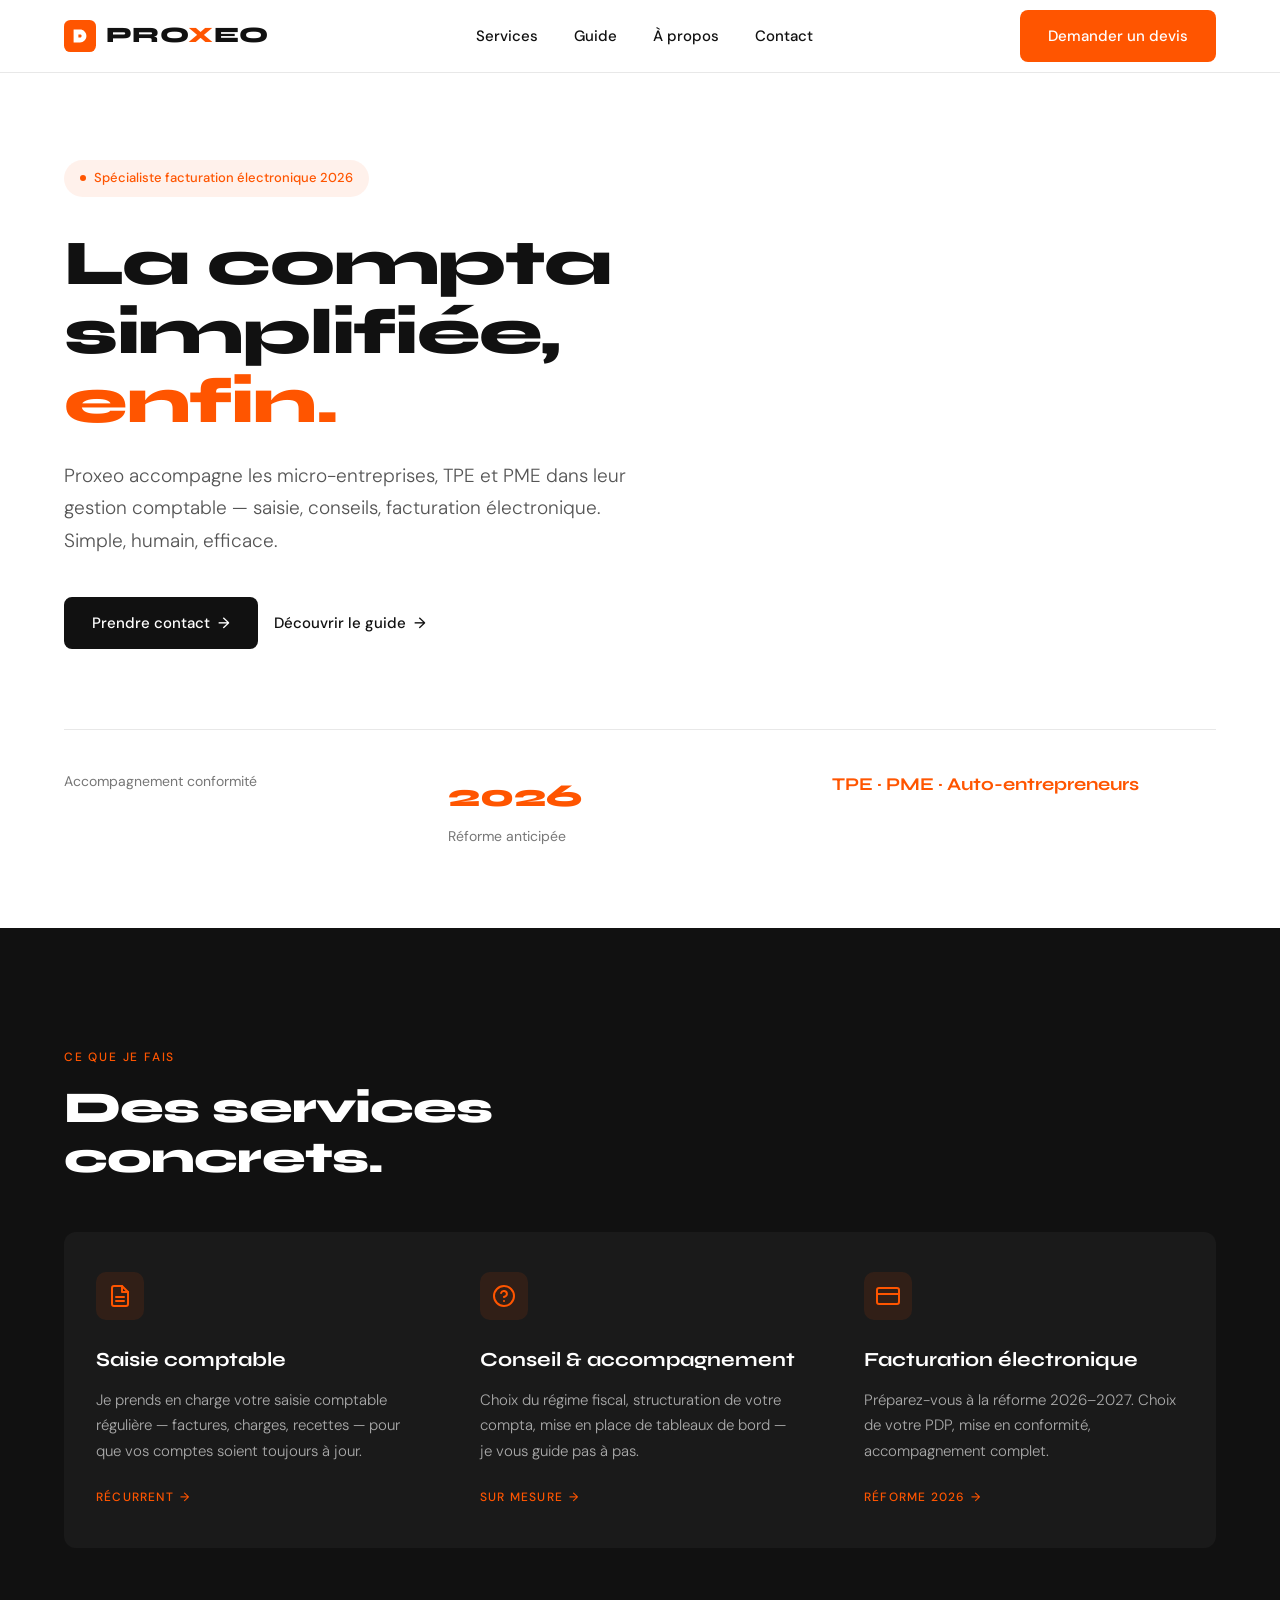
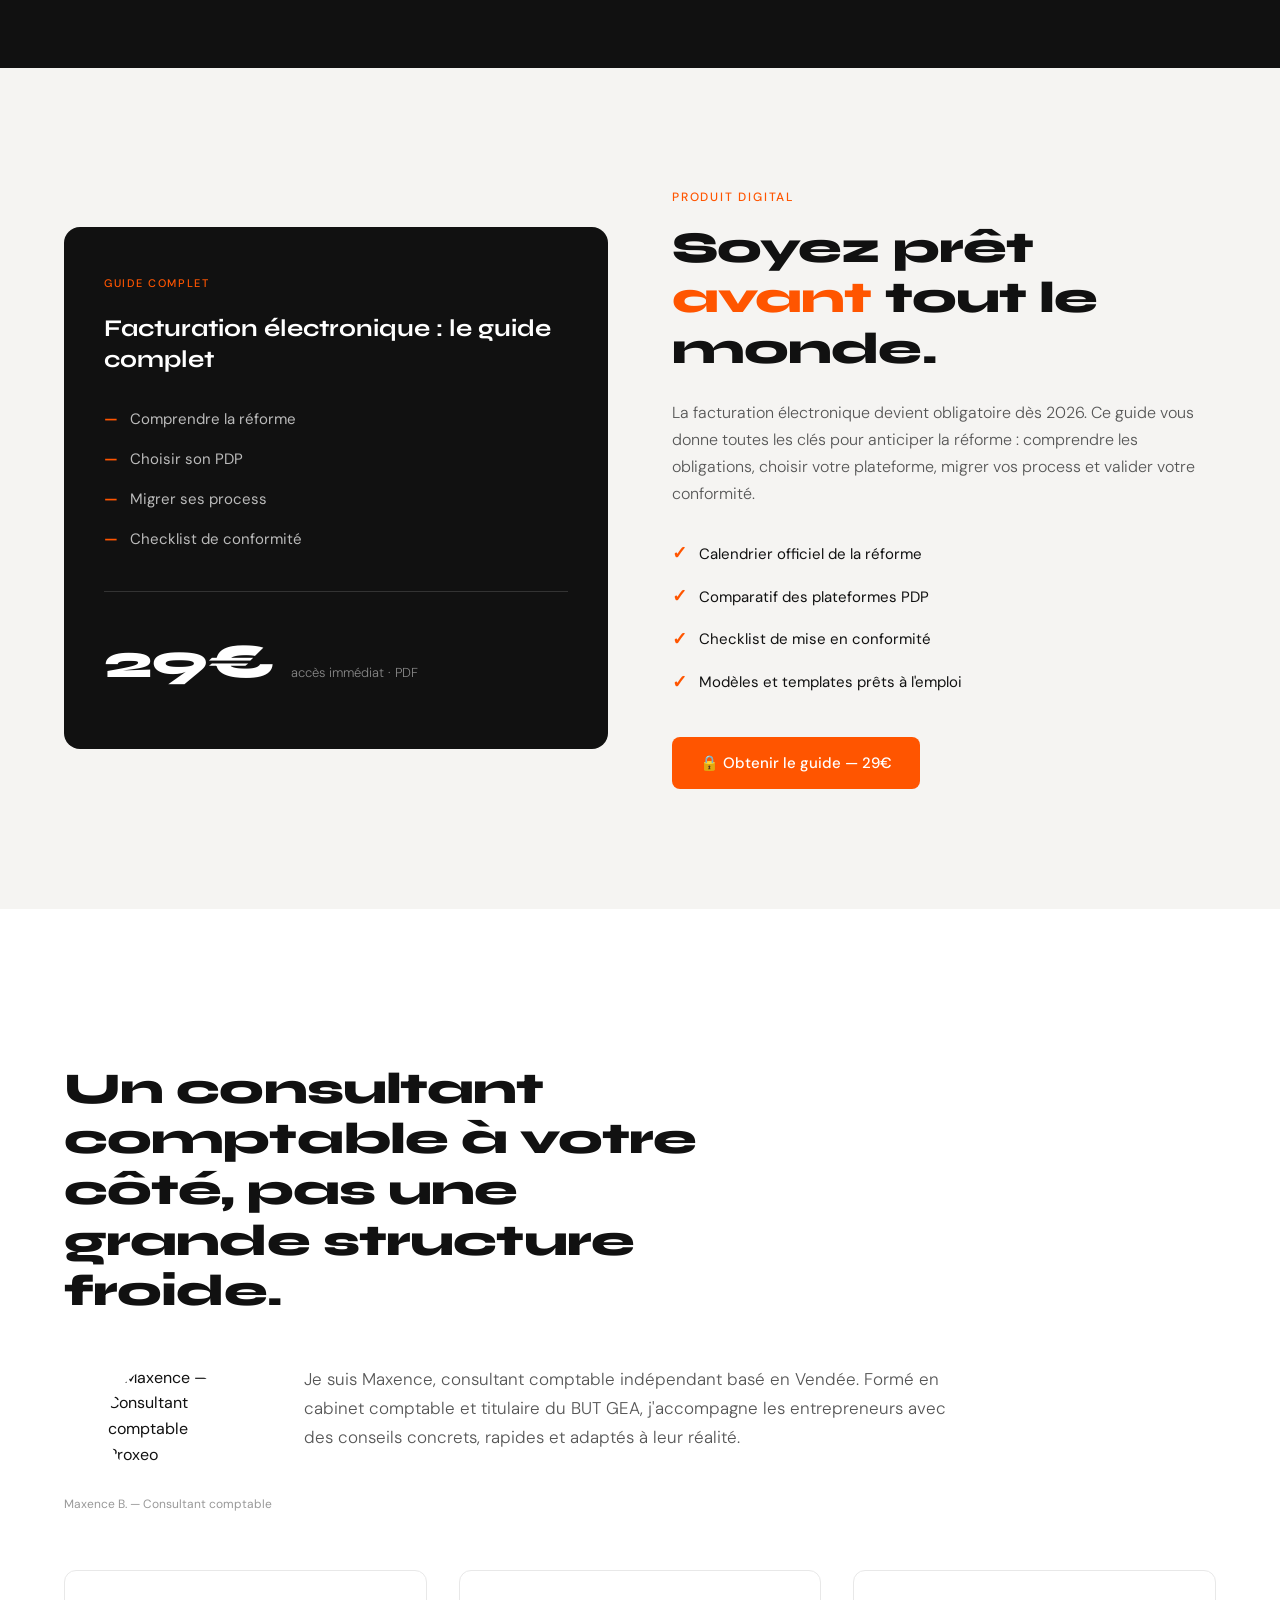
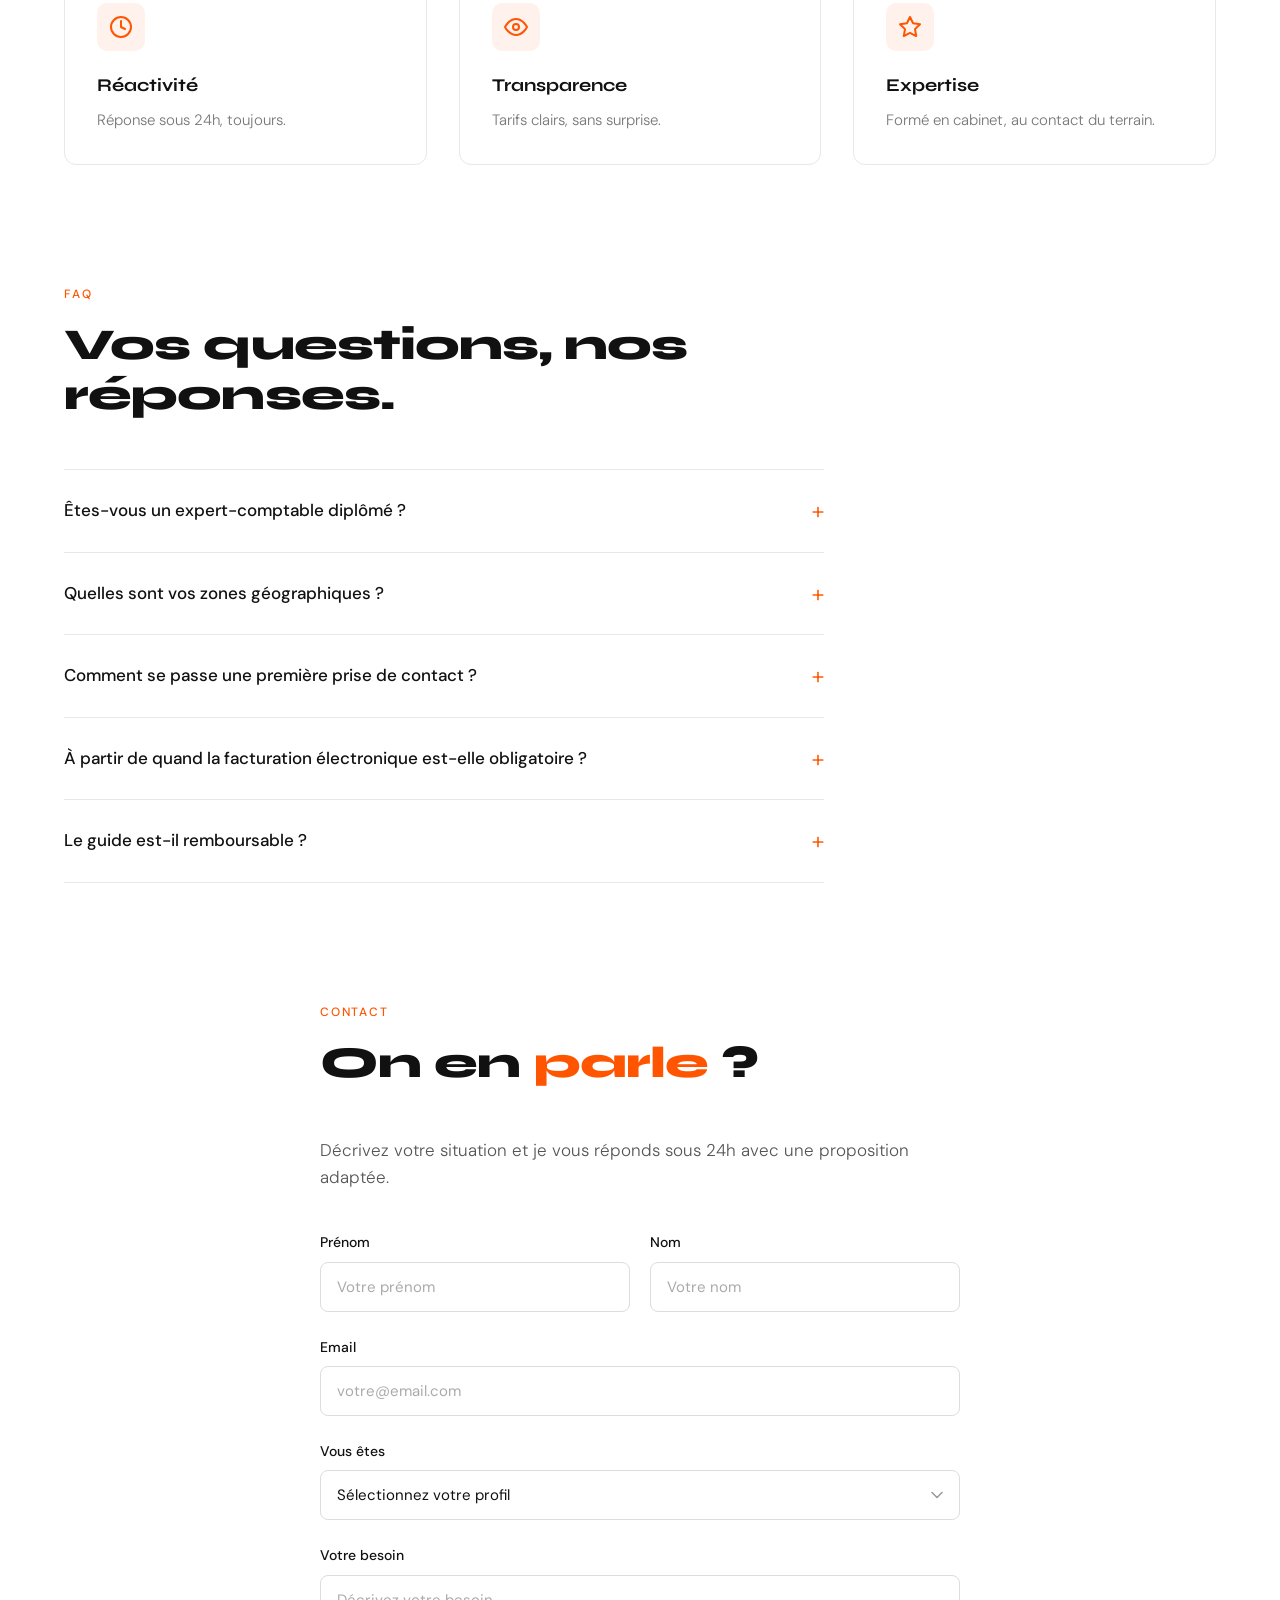
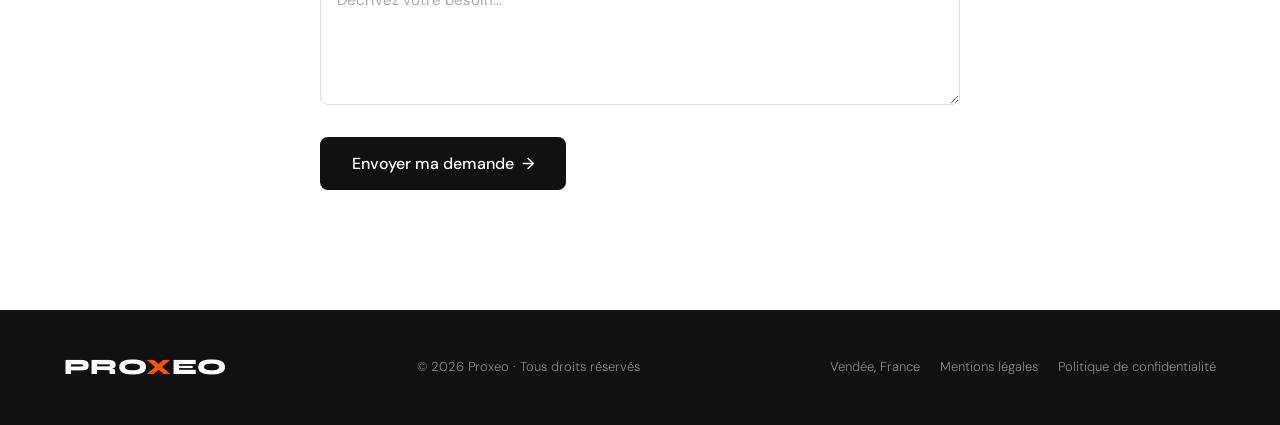
==== index.html @ cf761b6a "Apply 10 critical fixes to Proxeo landing page FIX 1: Replace "expert comptable" with "consultant co" ====
<!DOCTYPE html>
<html lang="fr">
<head>
  <meta charset="UTF-8">
  <meta name="viewport" content="width=device-width, initial-scale=1.0">
  <title>Proxeo — La compta simplifiée, enfin.</title>
  <meta name="description" content="Proxeo — Consultant comptable indépendant en Vendée. Saisie comptable, accompagnement, facturation électronique pour micro-entreprises, TPE et PME. Devis gratuit.">
  <meta name="keywords" content="comptable vendée, saisie comptable, facturation électronique, consultant comptable, aide comptabilité TPE">
  <meta property="og:title" content="Proxeo — La compta simplifiée, enfin.">
  <meta property="og:description" content="Consultant comptable indépendant en Vendée. Saisie, conseil, facturation électronique.">
  <meta property="og:image" content="/og-image.png">
  <meta property="og:type" content="website">
  <meta name="robots" content="index, follow">
  <link rel="preconnect" href="https://fonts.googleapis.com">
  <link rel="preconnect" href="https://fonts.gstatic.com" crossorigin>
  <link href="https://fonts.googleapis.com/css2?family=DM+Sans:wght@300;400;500&family=Syne:wght@700;800&display=swap" rel="stylesheet">
  <link rel="stylesheet" href="style.css">
</head>
<body>

  <!-- ========== NAVIGATION ========== -->
  <header class="navbar" id="navbar">
    <div class="navbar-inner">
      <a href="#" class="logo" aria-label="Proxeo accueil">
        <div class="logo-icon">
          <svg width="32" height="32" viewBox="0 0 40 40" fill="none" xmlns="http://www.w3.org/2000/svg">
            <rect width="40" height="40" rx="8" fill="#FF5500"/>
            <path d="M12 28V12H20C22.1217 12 24.1566 12.8429 25.6569 14.3431C27.1571 15.8434 28 17.8783 28 20C28 22.1217 27.1571 24.1566 25.6569 25.6569C24.1566 27.1571 22.1217 28 20 28H18V22H20C20.5304 22 21.0391 21.7893 21.4142 21.4142C21.7893 21.0391 22 20.5304 22 20C22 19.4696 21.7893 18.9609 21.4142 18.5858C21.0391 18.2107 20.5304 18 20 18H18V28H12Z" fill="white"/>
          </svg>
        </div>
        <span class="logo-text">PRO<span class="text-orange">X</span>EO</span>
      </a>

      <nav class="nav-links" id="nav-links">
        <a href="#services" class="nav-link">Services</a>
        <a href="#guide" class="nav-link">Guide</a>
        <a href="#about" class="nav-link">À propos</a>
        <a href="#contact" class="nav-link">Contact</a>
      </nav>

      <a href="#contact" class="btn btn-orange nav-cta">Demander un devis</a>

      <button class="hamburger" id="hamburger" aria-label="Menu">
        <span></span>
        <span></span>
        <span></span>
      </button>
    </div>
  </header>

  <!-- Mobile nav overlay -->
  <div class="mobile-nav-overlay" id="mobile-nav-overlay">
    <nav class="mobile-nav-links">
      <a href="#services" class="mobile-nav-link">Services</a>
      <a href="#guide" class="mobile-nav-link">Guide</a>
      <a href="#about" class="mobile-nav-link">À propos</a>
      <a href="#contact" class="mobile-nav-link">Contact</a>
      <a href="#contact" class="btn btn-orange mobile-nav-cta">Demander un devis</a>
    </nav>
  </div>

  <!-- ========== HERO ========== -->
  <section class="hero" id="hero">
    <div class="container">
      <div class="hero-content fade-in">
        <div class="badge">Spécialiste facturation électronique 2026</div>
        <h1 class="hero-title">La compta simplifiée, <span class="text-orange">enfin.</span></h1>
        <p class="hero-subtitle">Proxeo accompagne les micro-entreprises, TPE et PME dans leur gestion comptable — saisie, conseils, facturation électronique. Simple, humain, efficace.</p>
        <div class="hero-ctas">
          <a href="#contact" class="btn btn-black">Prendre contact <span class="arrow">&rarr;</span></a>
          <a href="#guide" class="btn btn-text">Découvrir le guide <span class="arrow">&rarr;</span></a>
        </div>
      </div>
      <div class="hero-stats fade-in">
        <div class="stat">
          <span class="stat-label">Accompagnement conformité</span>
        </div>
        <div class="stat">
          <span class="stat-number">2026</span>
          <span class="stat-label">Réforme anticipée</span>
        </div>
        <div class="stat">
          <span class="stat-label stat-label-highlight">TPE · PME · Auto-entrepreneurs</span>
        </div>
      </div>
    </div>
  </section>

  <!-- ========== SERVICES ========== -->
  <section class="services" id="services">
    <div class="container">
      <div class="section-label fade-in">CE QUE JE FAIS</div>
      <h2 class="section-title text-white fade-in">Des services concrets.</h2>
      <div class="services-grid fade-in">
        <div class="service-card">
          <div class="service-icon">
            <svg width="24" height="24" viewBox="0 0 24 24" fill="none" stroke="#FF5500" stroke-width="2" stroke-linecap="round" stroke-linejoin="round">
              <path d="M14 2H6a2 2 0 0 0-2 2v16a2 2 0 0 0 2 2h12a2 2 0 0 0 2-2V8z"/>
              <polyline points="14 2 14 8 20 8"/>
              <line x1="16" y1="13" x2="8" y2="13"/>
              <line x1="16" y1="17" x2="8" y2="17"/>
            </svg>
          </div>
          <h3 class="service-title">Saisie comptable</h3>
          <p class="service-desc">Je prends en charge votre saisie comptable régulière — factures, charges, recettes — pour que vos comptes soient toujours à jour.</p>
          <span class="service-tag">RÉCURRENT <span class="arrow">&rarr;</span></span>
        </div>
        <div class="service-card">
          <div class="service-icon">
            <svg width="24" height="24" viewBox="0 0 24 24" fill="none" stroke="#FF5500" stroke-width="2" stroke-linecap="round" stroke-linejoin="round">
              <circle cx="12" cy="12" r="10"/>
              <path d="M9.09 9a3 3 0 0 1 5.83 1c0 2-3 3-3 3"/>
              <line x1="12" y1="17" x2="12.01" y2="17"/>
            </svg>
          </div>
          <h3 class="service-title">Conseil & accompagnement</h3>
          <p class="service-desc">Choix du régime fiscal, structuration de votre compta, mise en place de tableaux de bord — je vous guide pas à pas.</p>
          <span class="service-tag">SUR MESURE <span class="arrow">&rarr;</span></span>
        </div>
        <div class="service-card">
          <div class="service-icon">
            <svg width="24" height="24" viewBox="0 0 24 24" fill="none" stroke="#FF5500" stroke-width="2" stroke-linecap="round" stroke-linejoin="round">
              <rect x="1" y="4" width="22" height="16" rx="2" ry="2"/>
              <line x1="1" y1="10" x2="23" y2="10"/>
            </svg>
          </div>
          <h3 class="service-title">Facturation électronique</h3>
          <p class="service-desc">Préparez-vous à la réforme 2026–2027. Choix de votre PDP, mise en conformité, accompagnement complet.</p>
          <span class="service-tag">RÉFORME 2026 <span class="arrow">&rarr;</span></span>
        </div>
      </div>
    </div>
  </section>

  <!-- ========== GUIDE ========== -->
  <section class="guide" id="guide">
    <div class="container">
      <div class="guide-grid">
        <div class="guide-card fade-in">
          <div class="guide-card-label">GUIDE COMPLET</div>
          <h3 class="guide-card-title">Facturation électronique : le guide complet</h3>
          <div class="guide-chapters">
            <div class="guide-chapter"><span class="chapter-dash">—</span> Comprendre la réforme</div>
            <div class="guide-chapter"><span class="chapter-dash">—</span> Choisir son PDP</div>
            <div class="guide-chapter"><span class="chapter-dash">—</span> Migrer ses process</div>
            <div class="guide-chapter"><span class="chapter-dash">—</span> Checklist de conformité</div>
          </div>
          <div class="guide-price-block">
            <span class="guide-price">29€</span>
            <span class="guide-price-sub">accès immédiat · PDF</span>
          </div>
        </div>
        <div class="guide-content fade-in">
          <div class="section-label">PRODUIT DIGITAL</div>
          <h2 class="section-title">Soyez prêt <span class="text-orange">avant</span> tout le monde.</h2>
          <p class="guide-text">La facturation électronique devient obligatoire dès 2026. Ce guide vous donne toutes les clés pour anticiper la réforme : comprendre les obligations, choisir votre plateforme, migrer vos process et valider votre conformité.</p>
          <ul class="guide-benefits">
            <li><span class="check">&#10003;</span> Calendrier officiel de la réforme</li>
            <li><span class="check">&#10003;</span> Comparatif des plateformes PDP</li>
            <li><span class="check">&#10003;</span> Checklist de mise en conformité</li>
            <li><span class="check">&#10003;</span> Modèles et templates prêts à l'emploi</li>
          </ul>
          <a href="https://gumroad.com" target="_blank" rel="noopener" class="btn btn-orange" id="btn-guide">&#128274; Obtenir le guide — 29€</a>
        </div>
      </div>
    </div>
  </section>

  <!-- ========== ABOUT ========== -->
  <section class="about" id="about">
    <div class="container">
      <div class="section-label fade-in">POURQUOI PROXEO</div>
      <h2 class="section-title fade-in">Un consultant comptable à votre côté, pas une grande structure froide.</h2>
      <div class="about-intro fade-in">
        <div class="about-avatar">
          <img src="https://ui-avatars.com/api/?name=Maxence+B&background=FF5500&color=fff&size=120&font-size=0.4&bold=true" alt="Maxence — Consultant comptable Proxeo" width="120" height="120">
          <span class="about-avatar-caption">Maxence B. — Consultant comptable</span>
        </div>
        <p class="about-text">Je suis Maxence, consultant comptable indépendant basé en Vendée. Formé en cabinet comptable et titulaire du BUT GEA, j'accompagne les entrepreneurs avec des conseils concrets, rapides et adaptés à leur réalité.</p>
      </div>
      <div class="reassurance-grid fade-in">
        <div class="reassurance-card">
          <div class="reassurance-icon">
            <svg width="24" height="24" viewBox="0 0 24 24" fill="none" stroke="#FF5500" stroke-width="2" stroke-linecap="round" stroke-linejoin="round">
              <circle cx="12" cy="12" r="10"/>
              <polyline points="12 6 12 12 16 14"/>
            </svg>
          </div>
          <h3 class="reassurance-title">Réactivité</h3>
          <p class="reassurance-desc">Réponse sous 24h, toujours.</p>
        </div>
        <div class="reassurance-card">
          <div class="reassurance-icon">
            <svg width="24" height="24" viewBox="0 0 24 24" fill="none" stroke="#FF5500" stroke-width="2" stroke-linecap="round" stroke-linejoin="round">
              <path d="M1 12s4-8 11-8 11 8 11 8-4 8-11 8-11-8-11-8z"/>
              <circle cx="12" cy="12" r="3"/>
            </svg>
          </div>
          <h3 class="reassurance-title">Transparence</h3>
          <p class="reassurance-desc">Tarifs clairs, sans surprise.</p>
        </div>
        <div class="reassurance-card">
          <div class="reassurance-icon">
            <svg width="24" height="24" viewBox="0 0 24 24" fill="none" stroke="#FF5500" stroke-width="2" stroke-linecap="round" stroke-linejoin="round">
              <polygon points="12 2 15.09 8.26 22 9.27 17 14.14 18.18 21.02 12 17.77 5.82 21.02 7 14.14 2 9.27 8.91 8.26 12 2"/>
            </svg>
          </div>
          <h3 class="reassurance-title">Expertise</h3>
          <p class="reassurance-desc">Formé en cabinet, au contact du terrain.</p>
        </div>
      </div>
    </div>
  </section>

  <!-- ========== FAQ ========== -->
  <section class="faq" id="faq">
    <div class="container">
      <div class="section-label fade-in">FAQ</div>
      <h2 class="section-title fade-in">Vos questions, nos réponses.</h2>
      <div class="faq-list fade-in">
        <div class="faq-item">
          <button class="faq-question" aria-expanded="false">
            <span>Êtes-vous un expert-comptable diplômé ?</span>
            <span class="faq-icon">+</span>
          </button>
          <div class="faq-answer">
            <p>Je suis consultant comptable indépendant, titulaire d'un BUT GEA spécialisation Gestion Comptable et Financière. Je n'établis pas de bilans certifiés mais j'accompagne les entreprises dans leur gestion comptable quotidienne.</p>
          </div>
        </div>
        <div class="faq-item">
          <button class="faq-question" aria-expanded="false">
            <span>Quelles sont vos zones géographiques ?</span>
            <span class="faq-icon">+</span>
          </button>
          <div class="faq-answer">
            <p>J'interviens principalement en Vendée et Loire-Atlantique, mais je travaille aussi à distance pour les clients partout en France.</p>
          </div>
        </div>
        <div class="faq-item">
          <button class="faq-question" aria-expanded="false">
            <span>Comment se passe une première prise de contact ?</span>
            <span class="faq-icon">+</span>
          </button>
          <div class="faq-answer">
            <p>Remplissez le formulaire de contact. Je vous réponds sous 24h avec une proposition adaptée à votre situation.</p>
          </div>
        </div>
        <div class="faq-item">
          <button class="faq-question" aria-expanded="false">
            <span>À partir de quand la facturation électronique est-elle obligatoire ?</span>
            <span class="faq-icon">+</span>
          </button>
          <div class="faq-answer">
            <p>La réforme s'applique progressivement : grandes entreprises en 2026, puis ETI, PME et micro-entreprises d'ici 2027. Mon guide détaille le calendrier complet.</p>
          </div>
        </div>
        <div class="faq-item">
          <button class="faq-question" aria-expanded="false">
            <span>Le guide est-il remboursable ?</span>
            <span class="faq-icon">+</span>
          </button>
          <div class="faq-answer">
            <p>Le guide étant un produit digital à accès immédiat, il n'est pas remboursable. En cas de problème technique, contactez-moi directement.</p>
          </div>
        </div>
      </div>
    </div>
  </section>

  <!-- ========== CONTACT ========== -->
  <section class="contact" id="contact">
    <div class="container">
      <div class="contact-wrapper fade-in">
        <div class="section-label">CONTACT</div>
        <h2 class="section-title">On en <span class="text-orange">parle</span> ?</h2>
        <p class="contact-subtitle">Décrivez votre situation et je vous réponds sous 24h avec une proposition adaptée.</p>
        <form class="contact-form" id="contact-form" action="https://formspree.io/f/REPLACE_WITH_YOUR_ID" method="POST" novalidate>
          <input type="hidden" name="_subject" value="Nouvelle demande — Proxeo">
          <input type="hidden" name="_language" value="fr">
          <div class="form-row">
            <div class="form-group">
              <label for="firstname">Prénom</label>
              <input type="text" id="firstname" name="prenom" required placeholder="Votre prénom">
              <span class="form-error" id="error-firstname"></span>
            </div>
            <div class="form-group">
              <label for="lastname">Nom</label>
              <input type="text" id="lastname" name="nom" required placeholder="Votre nom">
              <span class="form-error" id="error-lastname"></span>
            </div>
          </div>
          <div class="form-group">
            <label for="email">Email</label>
            <input type="email" id="email" name="email" required placeholder="votre@email.com">
            <span class="form-error" id="error-email"></span>
          </div>
          <div class="form-group">
            <label for="company-type">Vous êtes</label>
            <select id="company-type" name="profil" required>
              <option value="" disabled selected>Sélectionnez votre profil</option>
              <option value="Micro-entrepreneur">Micro-entrepreneur</option>
              <option value="TPE 1-10 salariés">TPE 1–10 salariés</option>
              <option value="PME 10-50 salariés">PME 10–50 salariés</option>
            </select>
            <span class="form-error" id="error-company-type"></span>
          </div>
          <div class="form-group">
            <label for="message">Votre besoin</label>
            <textarea id="message" name="besoin" rows="5" required placeholder="Décrivez votre besoin..."></textarea>
            <span class="form-error" id="error-message"></span>
          </div>
          <button type="submit" class="btn btn-black btn-submit" id="btn-submit">Envoyer ma demande <span class="arrow">&rarr;</span></button>
          <div class="form-submit-error" id="form-submit-error" style="display:none;">Une erreur est survenue. Veuillez réessayer ou m'écrire directement.</div>
        </form>
        <div class="form-success" id="form-success" style="display:none;">
          <div class="success-icon">&#10003;</div>
          <h3>Message envoyé !</h3>
          <p>Merci pour votre message. Je vous réponds sous 24h.</p>
        </div>
      </div>
    </div>
  </section>

  <!-- ========== FOOTER ========== -->
  <footer class="footer">
    <div class="container footer-inner">
      <div class="footer-logo">
        <span class="logo-text logo-text-white">PRO<span class="text-orange">X</span>EO</span>
      </div>
      <div class="footer-center">
        &copy; 2026 Proxeo &middot; Tous droits réservés
      </div>
      <div class="footer-right">
        <span class="footer-location">Vendée, France</span>
        <a href="/mentions-legales" class="footer-link">Mentions légales</a>
        <a href="/mentions-legales#rgpd" class="footer-link">Politique de confidentialité</a>
      </div>
    </div>
  </footer>

  <script src="app.js"></script>
</body>
</html>
---- style.css ----
/* ===== Reset & Variables ===== */
*, *::before, *::after {
  margin: 0;
  padding: 0;
  box-sizing: border-box;
}

:root {
  --black: #111111;
  --orange: #FF5500;
  --white: #FFFFFF;
  --gray: #F5F4F2;
  --dark-card: #1A1A1A;
  --font-heading: 'Syne', sans-serif;
  --font-body: 'DM Sans', sans-serif;
}

html {
  font-size: 16px;
  scroll-behavior: smooth;
  scroll-padding-top: 80px;
}

body {
  font-family: var(--font-body);
  font-weight: 400;
  color: var(--black);
  background: var(--white);
  line-height: 1.6;
  -webkit-font-smoothing: antialiased;
  -moz-osx-font-smoothing: grayscale;
  overflow-x: hidden;
}

a {
  text-decoration: none;
  color: inherit;
}

ul, ol {
  list-style: none;
}

img {
  max-width: 100%;
  display: block;
}

.container {
  max-width: 1200px;
  margin: 0 auto;
  padding: 0 24px;
}

.text-orange {
  color: var(--orange);
}

.text-white {
  color: var(--white);
}

/* ===== Animations ===== */
.fade-in {
  opacity: 1;
  transform: translateY(0);
}

.js-loaded .fade-in {
  opacity: 0;
  transform: translateY(30px);
  transition: opacity 0.7s ease, transform 0.7s ease;
}

.js-loaded .fade-in.visible {
  opacity: 1;
  transform: translateY(0);
}

/* ===== Navigation ===== */
.navbar {
  position: fixed;
  top: 0;
  left: 0;
  right: 0;
  z-index: 1000;
  background: var(--white);
  border-bottom: 1px solid #E8E8E8;
  transition: box-shadow 0.3s ease;
}

.navbar.scrolled {
  box-shadow: 0 2px 20px rgba(0, 0, 0, 0.06);
}

.navbar-inner {
  max-width: 1200px;
  margin: 0 auto;
  padding: 0 24px;
  display: flex;
  align-items: center;
  justify-content: space-between;
  height: 72px;
}

.logo {
  display: flex;
  align-items: center;
  gap: 10px;
  flex-shrink: 0;
}

.logo-icon {
  display: flex;
  align-items: center;
}

.logo-text {
  font-family: var(--font-heading);
  font-weight: 800;
  font-size: 1.375rem;
  letter-spacing: 0.02em;
  color: var(--black);
}

.logo-text-white {
  color: var(--white);
}

.nav-links {
  display: flex;
  align-items: center;
  gap: 36px;
}

.nav-link {
  font-family: var(--font-body);
  font-weight: 500;
  font-size: 0.9375rem;
  color: var(--black);
  transition: color 0.2s;
  position: relative;
}

.nav-link:hover {
  color: var(--orange);
}

.nav-link::after {
  content: '';
  position: absolute;
  bottom: -4px;
  left: 0;
  width: 0;
  height: 2px;
  background: var(--orange);
  transition: width 0.3s ease;
}

.nav-link:hover::after {
  width: 100%;
}

.nav-cta {
  font-size: 0.875rem;
  padding: 10px 20px;
}

/* Hamburger */
.hamburger {
  display: none;
  flex-direction: column;
  gap: 5px;
  background: none;
  border: none;
  cursor: pointer;
  padding: 8px;
  z-index: 1001;
}

.hamburger span {
  display: block;
  width: 24px;
  height: 2px;
  background: var(--black);
  transition: all 0.3s ease;
}

.hamburger.active span:nth-child(1) {
  transform: rotate(45deg) translate(5px, 5px);
}

.hamburger.active span:nth-child(2) {
  opacity: 0;
}

.hamburger.active span:nth-child(3) {
  transform: rotate(-45deg) translate(5px, -5px);
}

/* Mobile overlay */
.mobile-nav-overlay {
  display: none;
  position: fixed;
  inset: 0;
  top: 72px;
  background: var(--white);
  z-index: 999;
  padding: 40px 24px;
}

.mobile-nav-overlay.active {
  display: block;
}

.mobile-nav-links {
  display: flex;
  flex-direction: column;
  gap: 24px;
}

.mobile-nav-link {
  font-family: var(--font-heading);
  font-weight: 700;
  font-size: 1.5rem;
  color: var(--black);
  transition: color 0.2s;
}

.mobile-nav-link:hover {
  color: var(--orange);
}

.mobile-nav-cta {
  margin-top: 16px;
  text-align: center;
  font-size: 1rem;
}

/* ===== Buttons ===== */
.btn {
  display: inline-flex;
  align-items: center;
  gap: 8px;
  font-family: var(--font-body);
  font-weight: 500;
  font-size: 0.9375rem;
  padding: 14px 28px;
  border-radius: 8px;
  border: none;
  cursor: pointer;
  transition: all 0.25s ease;
  white-space: nowrap;
}

.btn .arrow {
  transition: transform 0.2s;
}

.btn:hover .arrow {
  transform: translateX(4px);
}

.btn-orange {
  background: var(--orange);
  color: var(--white);
}

.btn-orange:hover {
  background: #E64D00;
  transform: translateY(-1px);
  box-shadow: 0 4px 16px rgba(255, 85, 0, 0.3);
}

.btn-black {
  background: var(--black);
  color: var(--white);
}

.btn-black:hover {
  background: #333333;
  transform: translateY(-1px);
  box-shadow: 0 4px 16px rgba(0, 0, 0, 0.15);
}

.btn-text {
  background: transparent;
  color: var(--black);
  padding: 14px 0;
  font-weight: 500;
}

.btn-text:hover {
  color: var(--orange);
}

.btn-submit:hover {
  background: var(--orange);
}

/* ===== Hero ===== */
.hero {
  padding: 160px 0 80px;
  background: var(--white);
}

.hero-content {
  max-width: 720px;
}

.badge {
  display: inline-flex;
  align-items: center;
  gap: 8px;
  background: rgba(255, 85, 0, 0.08);
  color: var(--orange);
  font-family: var(--font-body);
  font-weight: 500;
  font-size: 0.8125rem;
  padding: 8px 16px;
  border-radius: 50px;
  margin-bottom: 32px;
}

.badge::before {
  content: '';
  display: block;
  width: 6px;
  height: 6px;
  background: var(--orange);
  border-radius: 50%;
}

.hero-title {
  font-family: var(--font-heading);
  font-weight: 800;
  font-size: 4rem;
  line-height: 1.08;
  letter-spacing: -0.02em;
  margin-bottom: 24px;
  color: var(--black);
}

.hero-subtitle {
  font-family: var(--font-body);
  font-weight: 300;
  font-size: 1.1875rem;
  line-height: 1.7;
  color: #555555;
  max-width: 600px;
  margin-bottom: 40px;
}

.hero-ctas {
  display: flex;
  align-items: center;
  gap: 16px;
  flex-wrap: wrap;
}

.hero-stats {
  display: flex;
  gap: 0;
  margin-top: 80px;
  border-top: 1px solid #E8E8E8;
  padding-top: 40px;
}

.stat {
  flex: 1;
  display: flex;
  flex-direction: column;
  gap: 4px;
}

.stat-number {
  font-family: var(--font-heading);
  font-weight: 800;
  font-size: 2rem;
  color: var(--orange);
}

.stat-label {
  font-family: var(--font-body);
  font-weight: 400;
  font-size: 0.875rem;
  color: #777777;
}

.stat-label-highlight {
  font-family: var(--font-heading);
  font-weight: 700;
  font-size: 1.125rem;
  color: var(--orange);
}

/* ===== Services ===== */
.services {
  background: var(--black);
  padding: 120px 0;
}

.section-label {
  font-family: var(--font-body);
  font-weight: 500;
  font-size: 0.75rem;
  letter-spacing: 0.15em;
  text-transform: uppercase;
  color: var(--orange);
  margin-bottom: 16px;
}

.section-title {
  font-family: var(--font-heading);
  font-weight: 800;
  font-size: 2.75rem;
  line-height: 1.15;
  letter-spacing: -0.02em;
  margin-bottom: 48px;
  max-width: 640px;
}

.services-grid {
  display: grid;
  grid-template-columns: repeat(3, 1fr);
  gap: 0;
}

.service-card {
  background: var(--dark-card);
  padding: 40px 32px;
  display: flex;
  flex-direction: column;
  transition: background 0.3s ease, transform 0.3s ease;
}

.service-card:first-child {
  border-radius: 12px 0 0 12px;
}

.service-card:last-child {
  border-radius: 0 12px 12px 0;
}

.service-card:hover {
  background: #222222;
  transform: translateY(-4px);
}

.service-icon {
  width: 48px;
  height: 48px;
  background: rgba(255, 85, 0, 0.1);
  border-radius: 10px;
  display: flex;
  align-items: center;
  justify-content: center;
  margin-bottom: 24px;
}

.service-title {
  font-family: var(--font-heading);
  font-weight: 700;
  font-size: 1.25rem;
  color: var(--white);
  margin-bottom: 12px;
}

.service-desc {
  font-family: var(--font-body);
  font-weight: 300;
  font-size: 0.9375rem;
  color: #AAAAAA;
  line-height: 1.7;
  flex: 1;
  margin-bottom: 24px;
}

.service-tag {
  font-family: var(--font-body);
  font-weight: 500;
  font-size: 0.75rem;
  letter-spacing: 0.1em;
  color: var(--orange);
  display: flex;
  align-items: center;
  gap: 6px;
}

/* ===== Guide ===== */
.guide {
  background: var(--gray);
  padding: 120px 0;
}

.guide-grid {
  display: grid;
  grid-template-columns: 1fr 1fr;
  gap: 64px;
  align-items: center;
}

.guide-card {
  background: var(--black);
  border-radius: 16px;
  padding: 48px 40px;
  color: var(--white);
}

.guide-card-label {
  font-family: var(--font-body);
  font-weight: 500;
  font-size: 0.6875rem;
  letter-spacing: 0.15em;
  color: var(--orange);
  margin-bottom: 20px;
}

.guide-card-title {
  font-family: var(--font-heading);
  font-weight: 700;
  font-size: 1.5rem;
  line-height: 1.3;
  margin-bottom: 32px;
}

.guide-chapters {
  display: flex;
  flex-direction: column;
  gap: 16px;
  margin-bottom: 40px;
}

.guide-chapter {
  font-family: var(--font-body);
  font-weight: 400;
  font-size: 0.9375rem;
  color: #BBBBBB;
  display: flex;
  align-items: center;
  gap: 12px;
}

.chapter-dash {
  color: var(--orange);
  font-weight: 700;
}

.guide-price-block {
  display: flex;
  align-items: baseline;
  gap: 16px;
  padding-top: 32px;
  border-top: 1px solid #333333;
}

.guide-price {
  font-family: var(--font-heading);
  font-weight: 800;
  font-size: 3rem;
  color: var(--white);
}

.guide-price-sub {
  font-family: var(--font-body);
  font-weight: 300;
  font-size: 0.8125rem;
  color: #888888;
}

.guide-content .section-label {
  margin-bottom: 16px;
}

.guide-content .section-title {
  margin-bottom: 24px;
}

.guide-text {
  font-family: var(--font-body);
  font-weight: 300;
  font-size: 1rem;
  line-height: 1.7;
  color: #555555;
  margin-bottom: 32px;
}

.guide-benefits {
  display: flex;
  flex-direction: column;
  gap: 14px;
  margin-bottom: 40px;
}

.guide-benefits li {
  display: flex;
  align-items: center;
  gap: 12px;
  font-family: var(--font-body);
  font-weight: 400;
  font-size: 0.9375rem;
  color: var(--black);
}

.check {
  color: var(--orange);
  font-weight: 700;
  font-size: 1.125rem;
}

/* ===== About ===== */
.about {
  background: var(--white);
  padding: 120px 0;
}

.about .section-title {
  max-width: 700px;
}

.about-intro {
  display: flex;
  align-items: flex-start;
  gap: 32px;
  margin-bottom: 56px;
}

.about-avatar {
  display: flex;
  flex-direction: column;
  align-items: center;
  gap: 10px;
  flex-shrink: 0;
}

.about-avatar img {
  width: 120px;
  height: 120px;
  border-radius: 50%;
  object-fit: cover;
}

.about-avatar-caption {
  font-family: var(--font-body);
  font-weight: 400;
  font-size: 0.75rem;
  color: #999999;
  text-align: center;
  white-space: nowrap;
}

.about-text {
  font-family: var(--font-body);
  font-weight: 300;
  font-size: 1.0625rem;
  line-height: 1.7;
  color: #555555;
  max-width: 660px;
  margin-bottom: 0;
}

.reassurance-grid {
  display: grid;
  grid-template-columns: repeat(3, 1fr);
  gap: 32px;
}

.reassurance-card {
  padding: 32px;
  border: 1px solid #E8E8E8;
  border-radius: 12px;
  transition: border-color 0.3s, transform 0.3s;
}

.reassurance-card:hover {
  border-color: var(--orange);
  transform: translateY(-4px);
}

.reassurance-icon {
  width: 48px;
  height: 48px;
  background: rgba(255, 85, 0, 0.08);
  border-radius: 10px;
  display: flex;
  align-items: center;
  justify-content: center;
  margin-bottom: 20px;
}

.reassurance-title {
  font-family: var(--font-heading);
  font-weight: 700;
  font-size: 1.125rem;
  margin-bottom: 8px;
}

.reassurance-desc {
  font-family: var(--font-body);
  font-weight: 300;
  font-size: 0.9375rem;
  color: #777777;
}

/* ===== FAQ ===== */
.faq {
  background: var(--white);
  padding: 0 0 120px;
}

.faq .section-title {
  margin-bottom: 48px;
}

.faq-list {
  max-width: 760px;
}

.faq-item {
  border-bottom: 1px solid #E8E8E8;
}

.faq-item:first-child {
  border-top: 1px solid #E8E8E8;
}

.faq-question {
  width: 100%;
  display: flex;
  align-items: center;
  justify-content: space-between;
  padding: 24px 0;
  background: none;
  border: none;
  cursor: pointer;
  font-family: var(--font-body);
  font-weight: 500;
  font-size: 1.0625rem;
  color: var(--black);
  text-align: left;
  line-height: 1.4;
  transition: color 0.2s;
}

.faq-question:hover {
  color: var(--orange);
}

.faq-icon {
  font-size: 1.5rem;
  font-weight: 300;
  color: var(--orange);
  flex-shrink: 0;
  margin-left: 16px;
  transition: transform 0.3s ease;
}

.faq-item.active .faq-icon {
  transform: rotate(45deg);
}

.faq-answer {
  max-height: 0;
  overflow: hidden;
  transition: max-height 0.4s ease, padding 0.4s ease;
}

.faq-item.active .faq-answer {
  max-height: 300px;
}

.faq-answer p {
  padding-bottom: 24px;
  font-family: var(--font-body);
  font-weight: 300;
  font-size: 0.9375rem;
  line-height: 1.7;
  color: #666666;
}

/* ===== Contact ===== */
.contact {
  background: var(--white);
  padding: 0 0 120px;
}

.contact-wrapper {
  max-width: 640px;
  margin: 0 auto;
}

.contact-subtitle {
  font-family: var(--font-body);
  font-weight: 300;
  font-size: 1.0625rem;
  color: #555555;
  margin-bottom: 40px;
}

.contact-form {
  display: flex;
  flex-direction: column;
  gap: 20px;
}

.form-row {
  display: grid;
  grid-template-columns: 1fr 1fr;
  gap: 20px;
}

.form-group {
  display: flex;
  flex-direction: column;
}

.form-group label {
  font-family: var(--font-body);
  font-weight: 500;
  font-size: 0.875rem;
  color: var(--black);
  margin-bottom: 8px;
}

.form-group input,
.form-group select,
.form-group textarea {
  font-family: var(--font-body);
  font-weight: 400;
  font-size: 0.9375rem;
  padding: 14px 16px;
  border: 1px solid #DDDDDD;
  border-radius: 8px;
  background: var(--white);
  color: var(--black);
  outline: none;
  transition: border-color 0.2s, box-shadow 0.2s;
}

.form-group input::placeholder,
.form-group textarea::placeholder {
  color: #AAAAAA;
}

.form-group input:focus,
.form-group select:focus,
.form-group textarea:focus {
  border-color: var(--orange);
  box-shadow: 0 0 0 3px rgba(255, 85, 0, 0.08);
}

.form-group input.error,
.form-group select.error,
.form-group textarea.error {
  border-color: #E03E3E;
}

.form-error {
  font-family: var(--font-body);
  font-size: 0.75rem;
  color: #E03E3E;
  margin-top: 4px;
  min-height: 0;
}

.form-group textarea {
  resize: vertical;
  min-height: 120px;
}

.form-group select {
  appearance: none;
  background-image: url("data:image/svg+xml,%3Csvg width='12' height='8' viewBox='0 0 12 8' fill='none' xmlns='http://www.w3.org/2000/svg'%3E%3Cpath d='M1 1.5L6 6.5L11 1.5' stroke='%23999' stroke-width='1.5' stroke-linecap='round' stroke-linejoin='round'/%3E%3C/svg%3E");
  background-repeat: no-repeat;
  background-position: right 16px center;
  padding-right: 40px;
}

.btn-submit {
  align-self: flex-start;
  margin-top: 8px;
  font-size: 1rem;
  padding: 16px 32px;
}

.form-submit-error {
  font-family: var(--font-body);
  font-weight: 400;
  font-size: 0.875rem;
  color: #E03E3E;
  margin-top: 12px;
  padding: 12px 16px;
  background: #FDE8E8;
  border-radius: 8px;
}

.form-success {
  text-align: center;
  padding: 60px 0;
}

.success-icon {
  width: 64px;
  height: 64px;
  background: rgba(255, 85, 0, 0.08);
  border-radius: 50%;
  display: flex;
  align-items: center;
  justify-content: center;
  margin: 0 auto 24px;
  font-size: 1.5rem;
  color: var(--orange);
}

.form-success h3 {
  font-family: var(--font-heading);
  font-weight: 700;
  font-size: 1.5rem;
  margin-bottom: 8px;
}

.form-success p {
  font-family: var(--font-body);
  font-weight: 300;
  color: #666666;
}

/* ===== Footer ===== */
.footer {
  background: var(--black);
  padding: 40px 0;
}

.footer-inner {
  display: flex;
  align-items: center;
  justify-content: space-between;
  flex-wrap: wrap;
  gap: 20px;
}

.footer-center {
  font-family: var(--font-body);
  font-weight: 300;
  font-size: 0.8125rem;
  color: #888888;
}

.footer-right {
  display: flex;
  align-items: center;
  gap: 20px;
  font-family: var(--font-body);
  font-size: 0.8125rem;
}

.footer-location {
  color: #888888;
  font-weight: 300;
}

.footer-link {
  color: #888888;
  font-weight: 300;
  transition: color 0.2s;
}

.footer-link:hover {
  color: var(--orange);
}

/* ===== Legal Pages ===== */
.legal-page {
  padding: 140px 0 80px;
}

.legal-title {
  font-family: var(--font-heading);
  font-weight: 800;
  font-size: 2.5rem;
  line-height: 1.15;
  letter-spacing: -0.02em;
  margin-bottom: 40px;
  max-width: 700px;
}

.legal-meta {
  margin-bottom: 40px;
  padding: 24px;
  background: var(--gray);
  border-radius: 12px;
}

.legal-meta p {
  font-family: var(--font-body);
  font-weight: 400;
  font-size: 0.9375rem;
  color: #555555;
  margin-bottom: 4px;
}

.legal-section {
  margin-bottom: 40px;
  max-width: 700px;
}

.legal-section h2 {
  font-family: var(--font-heading);
  font-weight: 700;
  font-size: 1.25rem;
  margin-bottom: 12px;
  color: var(--black);
}

.legal-section p {
  font-family: var(--font-body);
  font-weight: 300;
  font-size: 0.9375rem;
  line-height: 1.7;
  color: #555555;
  margin-bottom: 8px;
}

/* ===== Responsive ===== */
@media (max-width: 1024px) {
  .hero-title {
    font-size: 3rem;
  }

  .section-title {
    font-size: 2.25rem;
  }

  .services-grid {
    grid-template-columns: 1fr;
    gap: 0;
  }

  .service-card {
    border-radius: 0 !important;
  }

  .service-card:first-child {
    border-radius: 12px 12px 0 0 !important;
  }

  .service-card:last-child {
    border-radius: 0 0 12px 12px !important;
  }

  .guide-grid {
    grid-template-columns: 1fr;
    gap: 48px;
  }

  .reassurance-grid {
    grid-template-columns: 1fr;
    gap: 16px;
  }
}

@media (max-width: 768px) {
  .nav-links,
  .nav-cta {
    display: none;
  }

  .hamburger {
    display: flex;
  }

  .hero {
    padding: 120px 0 60px;
  }

  .hero-title {
    font-size: 2.5rem;
  }

  .hero-subtitle {
    font-size: 1rem;
  }

  .hero-stats {
    flex-direction: column;
    gap: 24px;
    margin-top: 48px;
    padding-top: 32px;
  }

  .stat {
    flex-direction: row;
    align-items: baseline;
    gap: 12px;
  }

  .section-title {
    font-size: 2rem;
  }

  .services,
  .guide,
  .about {
    padding: 80px 0;
  }

  .faq {
    padding: 0 0 80px;
  }

  .contact {
    padding: 0 0 80px;
  }

  .about-intro {
    flex-direction: column;
    align-items: flex-start;
  }

  .guide-card {
    padding: 32px 28px;
  }

  .guide-price {
    font-size: 2.25rem;
  }

  .form-row {
    grid-template-columns: 1fr;
  }

  .footer-inner {
    flex-direction: column;
    text-align: center;
    gap: 16px;
  }

  .footer-right {
    flex-wrap: wrap;
    justify-content: center;
    gap: 12px;
  }

  .btn-submit {
    width: 100%;
    justify-content: center;
  }
}

@media (max-width: 480px) {
  .hero-title {
    font-size: 2rem;
  }

  .section-title {
    font-size: 1.625rem;
  }

  .hero-ctas {
    flex-direction: column;
    align-items: flex-start;
  }

  .container {
    padding: 0 16px;
  }
}
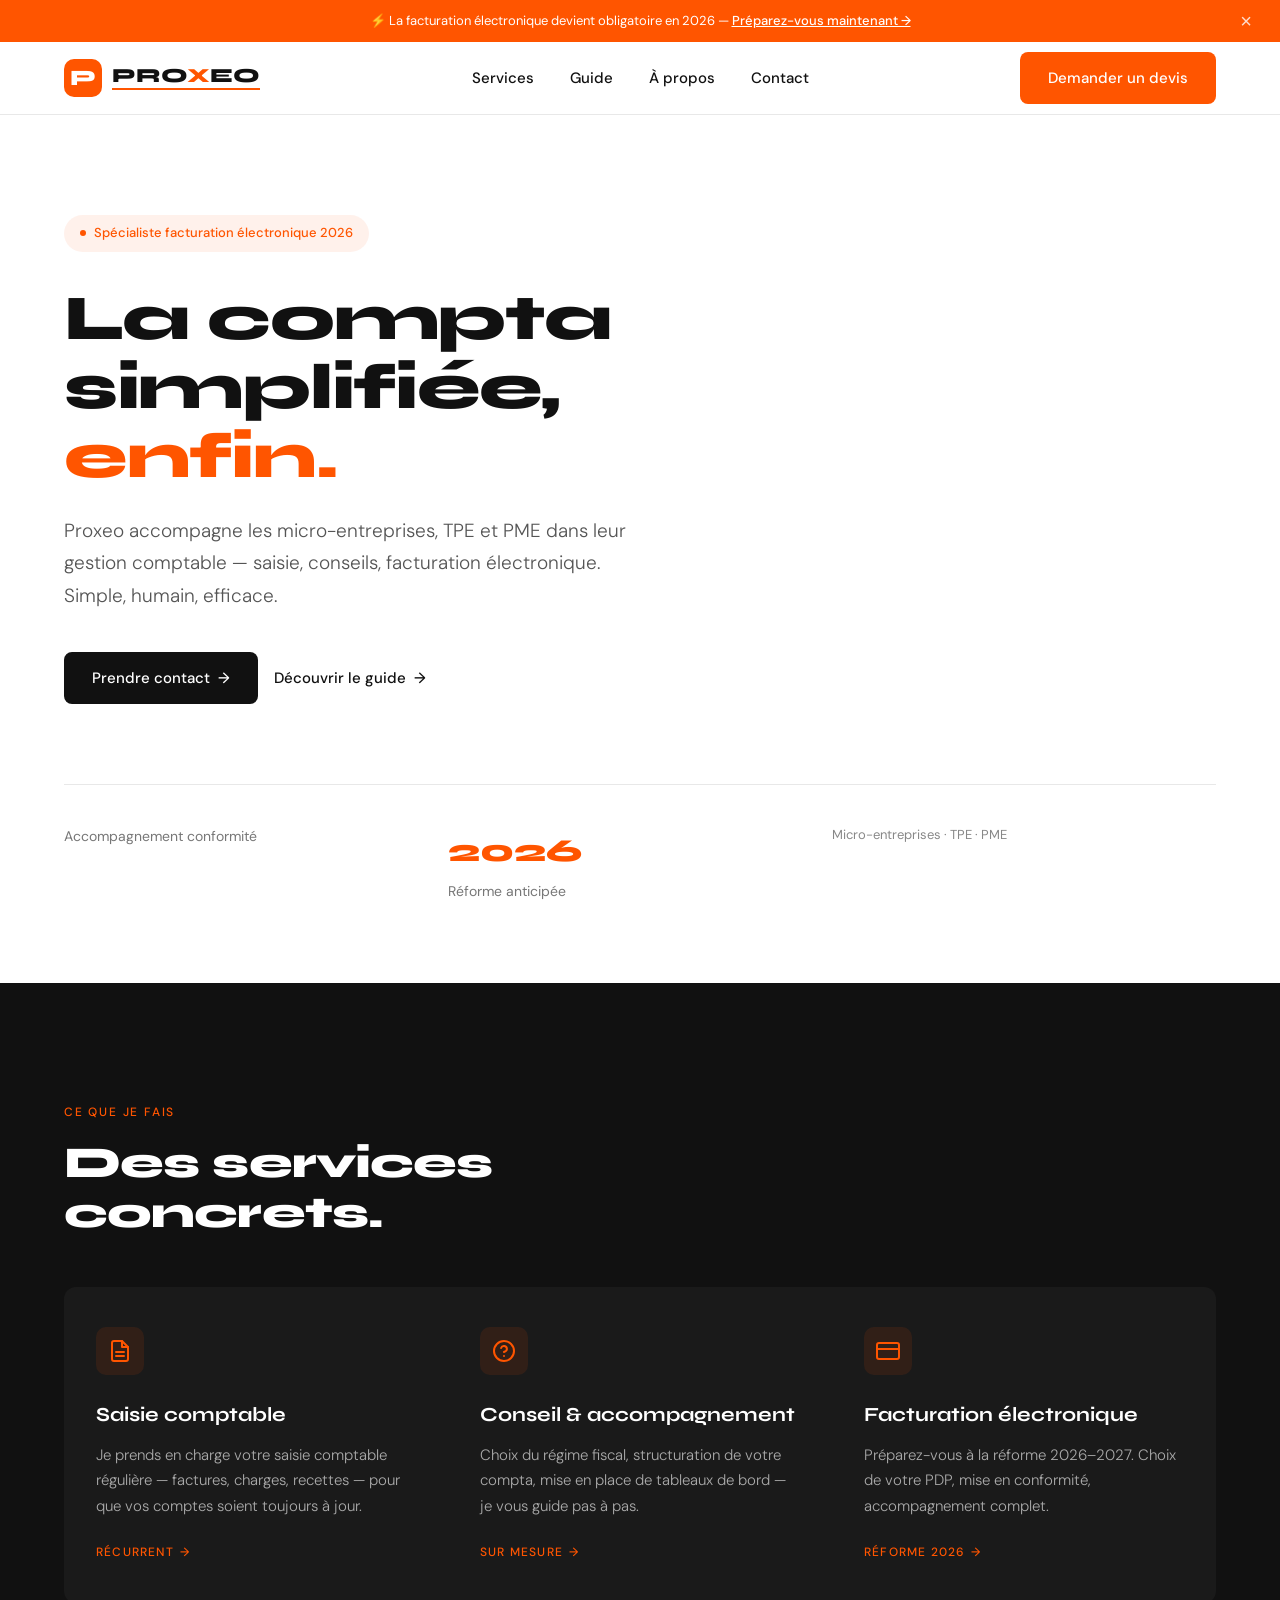
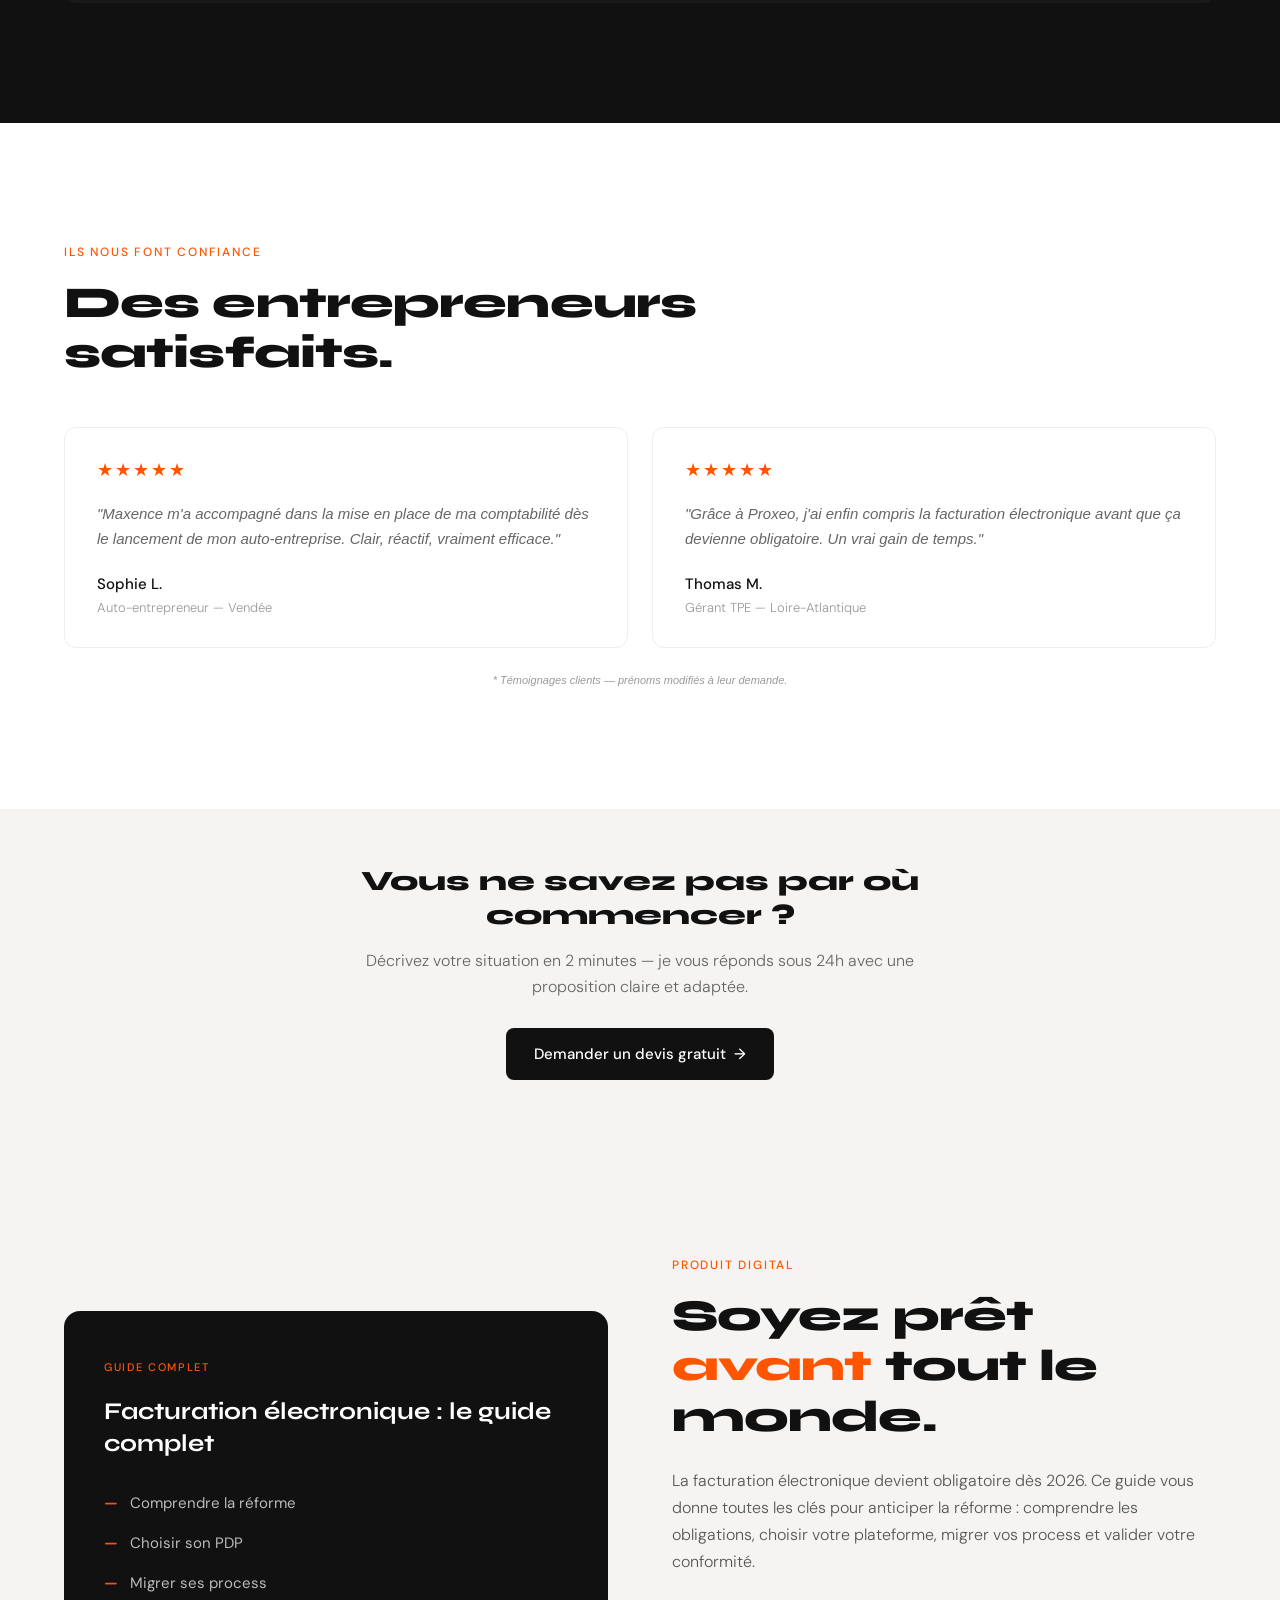
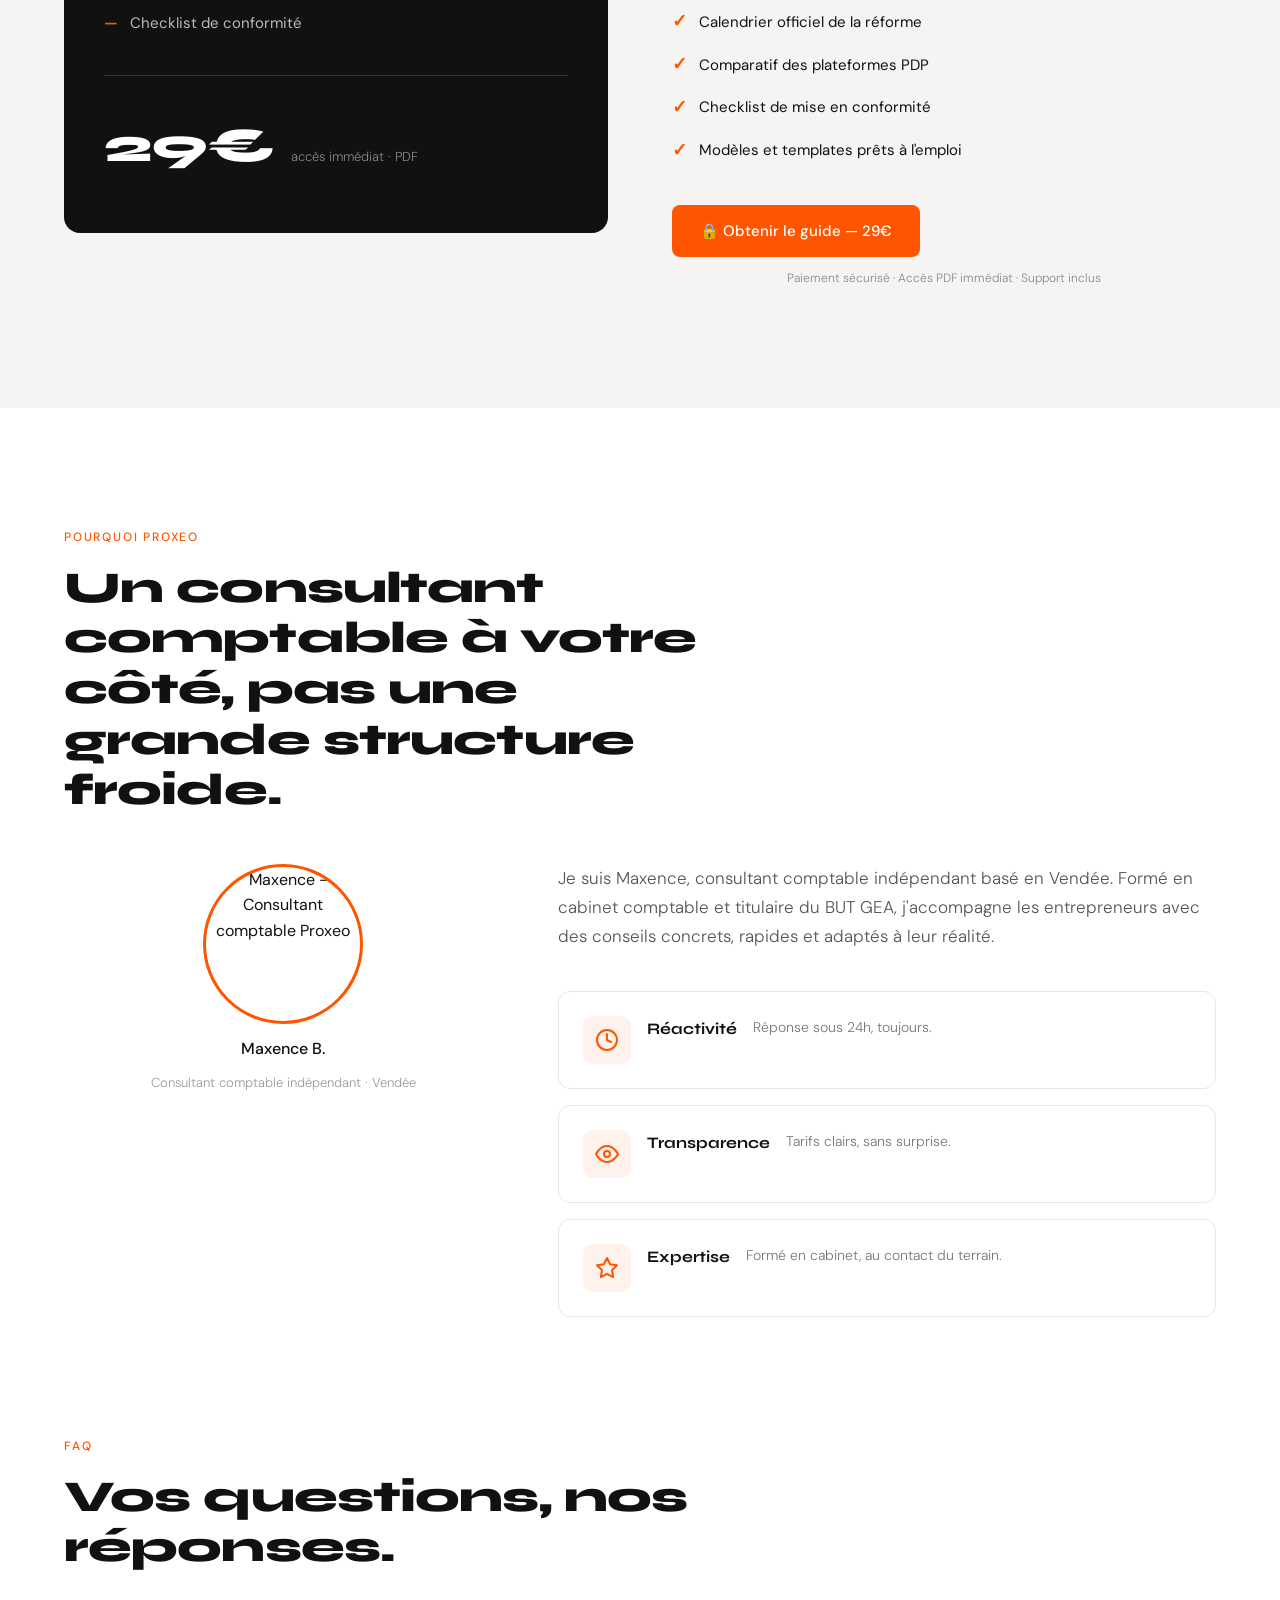
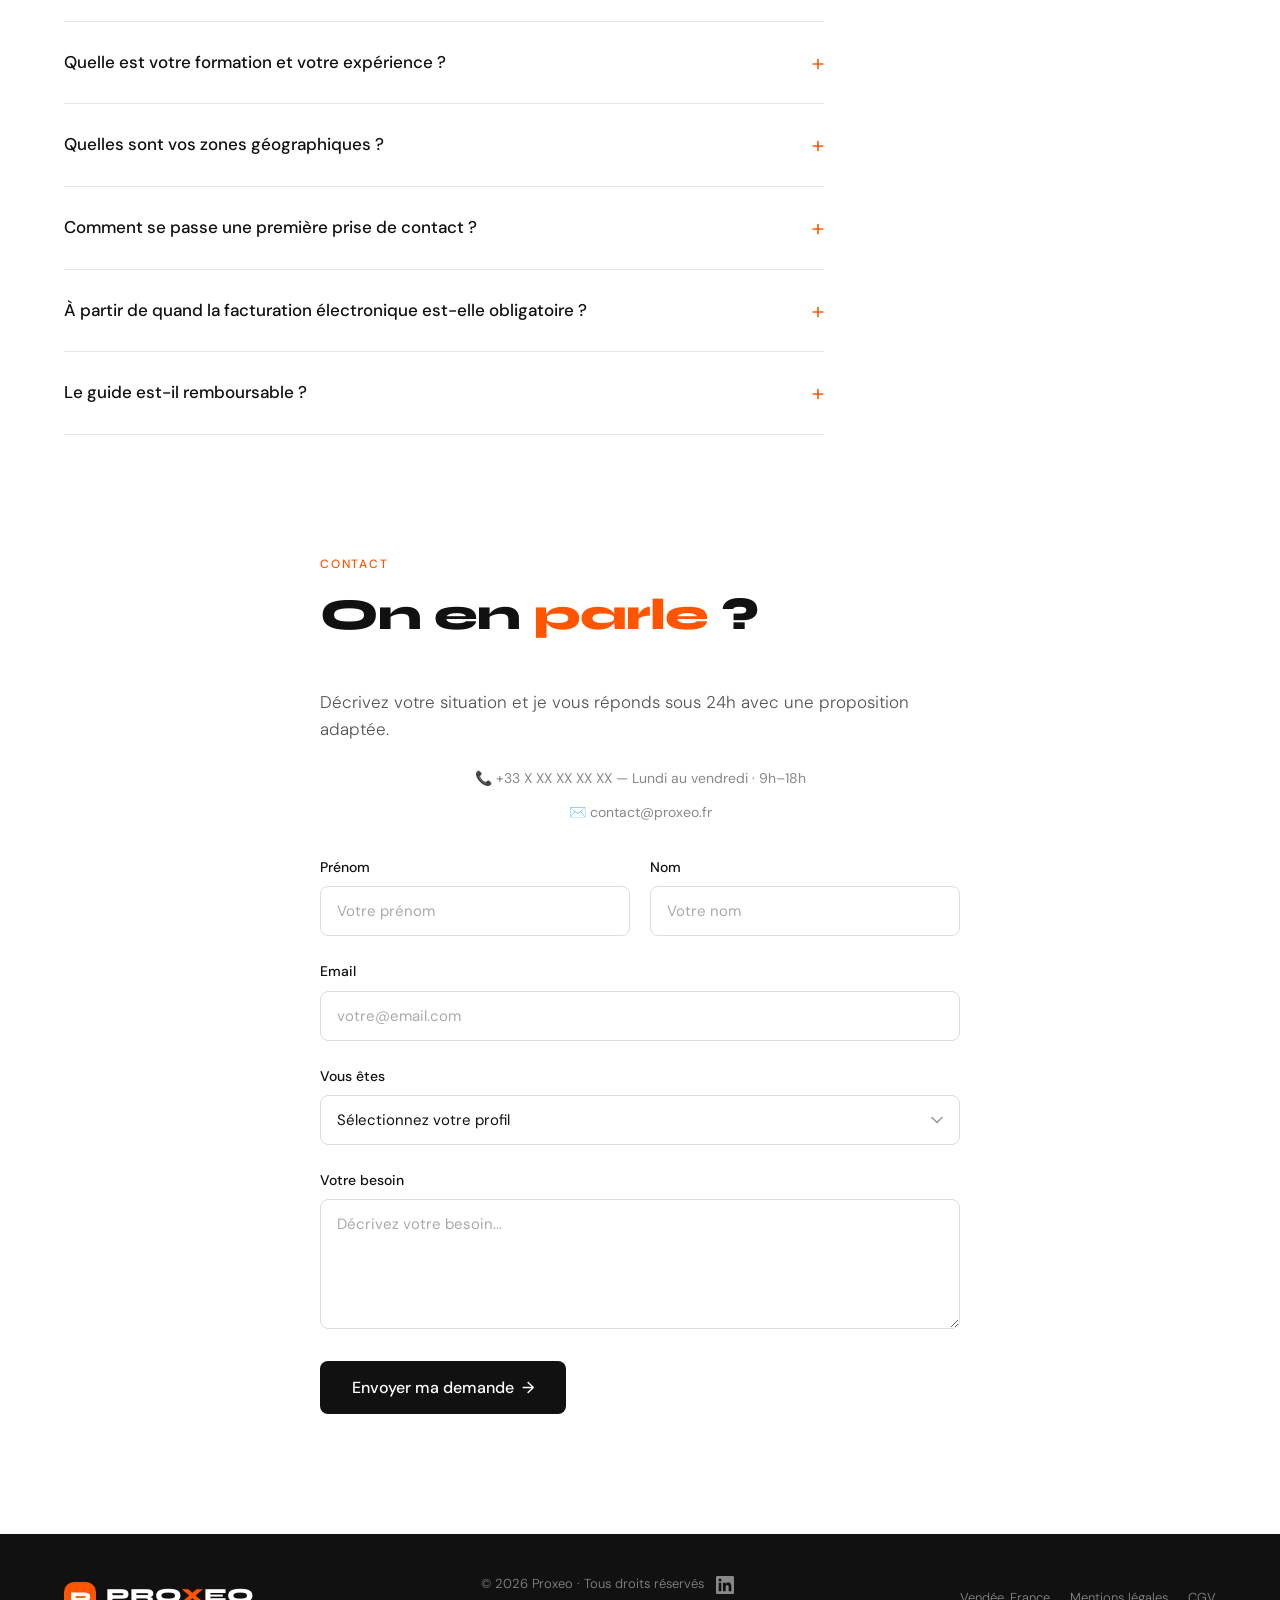
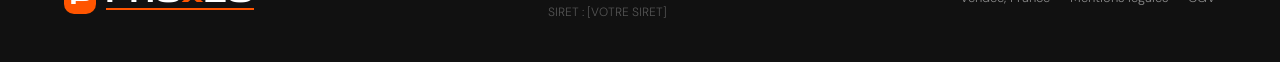
==== commit ce6f6eae: "Apply 13 improvements to Proxeo landing page FIX 1: New logo — orange P square + wordmark with orang" ====
--- a/index.html
+++ b/index.html
@@ -4,13 +4,13 @@
   <meta charset="UTF-8">
   <meta name="viewport" content="width=device-width, initial-scale=1.0">
   <title>Proxeo — La compta simplifiée, enfin.</title>
-  <meta name="description" content="Proxeo — Consultant comptable indépendant en Vendée. Saisie comptable, accompagnement, facturation électronique pour micro-entreprises, TPE et PME. Devis gratuit.">
+  <meta name="description" content="Proxeo — Consultant comptable indépendant en Vendée. Saisie comptable, conseil, facturation électronique pour micro-entreprises, TPE et PME. Devis gratuit sous 24h.">
   <meta name="keywords" content="comptable vendée, saisie comptable, facturation électronique, consultant comptable, aide comptabilité TPE">
   <meta property="og:title" content="Proxeo — La compta simplifiée, enfin.">
-  <meta property="og:description" content="Consultant comptable indépendant en Vendée. Saisie, conseil, facturation électronique.">
-  <meta property="og:image" content="/og-image.png">
+  <meta property="og:description" content="Consultant comptable indépendant en Vendée. Saisie, conseil, facturation électronique. Réponse sous 24h.">
   <meta property="og:type" content="website">
   <meta name="robots" content="index, follow">
+  <link rel="icon" href="data:image/svg+xml,<svg xmlns='http://www.w3.org/2000/svg' viewBox='0 0 40 40'><rect width='40' height='40' rx='8' fill='%23FF5500'/><text x='50%25' y='54%25' dominant-baseline='middle' text-anchor='middle' fill='white' font-family='sans-serif' font-weight='900' font-size='24'>P</text></svg>">
   <link rel="preconnect" href="https://fonts.googleapis.com">
   <link rel="preconnect" href="https://fonts.gstatic.com" crossorigin>
   <link href="https://fonts.googleapis.com/css2?family=DM+Sans:wght@300;400;500&family=Syne:wght@700;800&display=swap" rel="stylesheet">
@@ -18,17 +18,21 @@
 </head>
 <body>
 
+  <!-- ========== URGENCY BANNER ========== -->
+  <div class="urgency-banner" id="urgency-banner">
+    <span>&#9889; La facturation électronique devient obligatoire en 2026 — <a href="#guide" class="urgency-link">Préparez-vous maintenant &rarr;</a></span>
+    <button class="urgency-close" id="urgency-close" aria-label="Fermer">&times;</button>
+  </div>
+
   <!-- ========== NAVIGATION ========== -->
   <header class="navbar" id="navbar">
     <div class="navbar-inner">
       <a href="#" class="logo" aria-label="Proxeo accueil">
-        <div class="logo-icon">
-          <svg width="32" height="32" viewBox="0 0 40 40" fill="none" xmlns="http://www.w3.org/2000/svg">
-            <rect width="40" height="40" rx="8" fill="#FF5500"/>
-            <path d="M12 28V12H20C22.1217 12 24.1566 12.8429 25.6569 14.3431C27.1571 15.8434 28 17.8783 28 20C28 22.1217 27.1571 24.1566 25.6569 25.6569C24.1566 27.1571 22.1217 28 20 28H18V22H20C20.5304 22 21.0391 21.7893 21.4142 21.4142C21.7893 21.0391 22 20.5304 22 20C22 19.4696 21.7893 18.9609 21.4142 18.5858C21.0391 18.2107 20.5304 18 20 18H18V28H12Z" fill="white"/>
-          </svg>
-        </div>
-        <span class="logo-text">PRO<span class="text-orange">X</span>EO</span>
+        <div class="logo-icon-block">P</div>
+        <div class="logo-wordmark">
+          <span class="logo-wordmark-text">PRO<span class="text-orange">X</span>EO</span>
+          <span class="logo-underline"></span>
+        </div>
       </a>
 
       <nav class="nav-links" id="nav-links">
@@ -80,7 +84,7 @@
           <span class="stat-label">Réforme anticipée</span>
         </div>
         <div class="stat">
-          <span class="stat-label stat-label-highlight">TPE · PME · Auto-entrepreneurs</span>
+          <span class="stat-label stat-label-muted">Micro-entreprises · TPE · PME</span>
         </div>
       </div>
     </div>
@@ -132,6 +136,44 @@
     </div>
   </section>
 
+  <!-- ========== SOCIAL PROOF ========== -->
+  <section class="social-proof" id="social-proof">
+    <div class="container">
+      <div class="section-label fade-in">ILS NOUS FONT CONFIANCE</div>
+      <h2 class="section-title fade-in">Des entrepreneurs satisfaits.</h2>
+      <div class="testimonials-grid fade-in">
+        <div class="testimonial-card">
+          <div class="testimonial-stars">&#9733;&#9733;&#9733;&#9733;&#9733;</div>
+          <p class="testimonial-quote">"Maxence m'a accompagné dans la mise en place de ma comptabilité dès le lancement de mon auto-entreprise. Clair, réactif, vraiment efficace."</p>
+          <div class="testimonial-author">
+            <span class="testimonial-name">Sophie L.</span>
+            <span class="testimonial-role">Auto-entrepreneur — Vendée</span>
+          </div>
+        </div>
+        <div class="testimonial-card">
+          <div class="testimonial-stars">&#9733;&#9733;&#9733;&#9733;&#9733;</div>
+          <p class="testimonial-quote">"Grâce à Proxeo, j'ai enfin compris la facturation électronique avant que ça devienne obligatoire. Un vrai gain de temps."</p>
+          <div class="testimonial-author">
+            <span class="testimonial-name">Thomas M.</span>
+            <span class="testimonial-role">Gérant TPE — Loire-Atlantique</span>
+          </div>
+        </div>
+      </div>
+      <p class="testimonials-disclaimer fade-in">* Témoignages clients — prénoms modifiés à leur demande.</p>
+    </div>
+  </section>
+
+  <!-- ========== CTA BAND ========== -->
+  <section class="cta-band">
+    <div class="container">
+      <div class="cta-band-content fade-in">
+        <h2 class="cta-band-title">Vous ne savez pas par où commencer ?</h2>
+        <p class="cta-band-text">Décrivez votre situation en 2 minutes — je vous réponds sous 24h avec une proposition claire et adaptée.</p>
+        <a href="#contact" class="btn btn-black">Demander un devis gratuit <span class="arrow">&rarr;</span></a>
+      </div>
+    </div>
+  </section>
+
   <!-- ========== GUIDE ========== -->
   <section class="guide" id="guide">
     <div class="container">
@@ -160,7 +202,8 @@
             <li><span class="check">&#10003;</span> Checklist de mise en conformité</li>
             <li><span class="check">&#10003;</span> Modèles et templates prêts à l'emploi</li>
           </ul>
-          <a href="https://gumroad.com" target="_blank" rel="noopener" class="btn btn-orange" id="btn-guide">&#128274; Obtenir le guide — 29€</a>
+          <a href="https://gumroad.com/REPLACE_WITH_YOUR_GUMROAD_LINK" target="_blank" rel="noopener" class="btn btn-orange" id="btn-guide">&#128274; Obtenir le guide — 29€</a>
+          <p class="guide-payment-info">Paiement sécurisé · Accès PDF immédiat · Support inclus</p>
         </div>
       </div>
     </div>
@@ -171,42 +214,45 @@
     <div class="container">
       <div class="section-label fade-in">POURQUOI PROXEO</div>
       <h2 class="section-title fade-in">Un consultant comptable à votre côté, pas une grande structure froide.</h2>
-      <div class="about-intro fade-in">
-        <div class="about-avatar">
-          <img src="https://ui-avatars.com/api/?name=Maxence+B&background=FF5500&color=fff&size=120&font-size=0.4&bold=true" alt="Maxence — Consultant comptable Proxeo" width="120" height="120">
-          <span class="about-avatar-caption">Maxence B. — Consultant comptable</span>
-        </div>
-        <p class="about-text">Je suis Maxence, consultant comptable indépendant basé en Vendée. Formé en cabinet comptable et titulaire du BUT GEA, j'accompagne les entrepreneurs avec des conseils concrets, rapides et adaptés à leur réalité.</p>
-      </div>
-      <div class="reassurance-grid fade-in">
-        <div class="reassurance-card">
-          <div class="reassurance-icon">
-            <svg width="24" height="24" viewBox="0 0 24 24" fill="none" stroke="#FF5500" stroke-width="2" stroke-linecap="round" stroke-linejoin="round">
-              <circle cx="12" cy="12" r="10"/>
-              <polyline points="12 6 12 12 16 14"/>
-            </svg>
-          </div>
-          <h3 class="reassurance-title">Réactivité</h3>
-          <p class="reassurance-desc">Réponse sous 24h, toujours.</p>
-        </div>
-        <div class="reassurance-card">
-          <div class="reassurance-icon">
-            <svg width="24" height="24" viewBox="0 0 24 24" fill="none" stroke="#FF5500" stroke-width="2" stroke-linecap="round" stroke-linejoin="round">
-              <path d="M1 12s4-8 11-8 11 8 11 8-4 8-11 8-11-8-11-8z"/>
-              <circle cx="12" cy="12" r="3"/>
-            </svg>
-          </div>
-          <h3 class="reassurance-title">Transparence</h3>
-          <p class="reassurance-desc">Tarifs clairs, sans surprise.</p>
-        </div>
-        <div class="reassurance-card">
-          <div class="reassurance-icon">
-            <svg width="24" height="24" viewBox="0 0 24 24" fill="none" stroke="#FF5500" stroke-width="2" stroke-linecap="round" stroke-linejoin="round">
-              <polygon points="12 2 15.09 8.26 22 9.27 17 14.14 18.18 21.02 12 17.77 5.82 21.02 7 14.14 2 9.27 8.91 8.26 12 2"/>
-            </svg>
-          </div>
-          <h3 class="reassurance-title">Expertise</h3>
-          <p class="reassurance-desc">Formé en cabinet, au contact du terrain.</p>
+      <div class="about-layout fade-in">
+        <div class="about-photo-col">
+          <img class="about-photo" src="https://ui-avatars.com/api/?name=M+B&background=FF5500&color=fff&size=160&bold=true" alt="Maxence — Consultant comptable Proxeo" width="160" height="160">
+          <span class="about-photo-name">Maxence B.</span>
+          <span class="about-photo-role">Consultant comptable indépendant · Vendée</span>
+        </div>
+        <div class="about-text-col">
+          <p class="about-text">Je suis Maxence, consultant comptable indépendant basé en Vendée. Formé en cabinet comptable et titulaire du BUT GEA, j'accompagne les entrepreneurs avec des conseils concrets, rapides et adaptés à leur réalité.</p>
+          <div class="reassurance-grid">
+            <div class="reassurance-card">
+              <div class="reassurance-icon">
+                <svg width="24" height="24" viewBox="0 0 24 24" fill="none" stroke="#FF5500" stroke-width="2" stroke-linecap="round" stroke-linejoin="round">
+                  <circle cx="12" cy="12" r="10"/>
+                  <polyline points="12 6 12 12 16 14"/>
+                </svg>
+              </div>
+              <h3 class="reassurance-title">Réactivité</h3>
+              <p class="reassurance-desc">Réponse sous 24h, toujours.</p>
+            </div>
+            <div class="reassurance-card">
+              <div class="reassurance-icon">
+                <svg width="24" height="24" viewBox="0 0 24 24" fill="none" stroke="#FF5500" stroke-width="2" stroke-linecap="round" stroke-linejoin="round">
+                  <path d="M1 12s4-8 11-8 11 8 11 8-4 8-11 8-11-8-11-8z"/>
+                  <circle cx="12" cy="12" r="3"/>
+                </svg>
+              </div>
+              <h3 class="reassurance-title">Transparence</h3>
+              <p class="reassurance-desc">Tarifs clairs, sans surprise.</p>
+            </div>
+            <div class="reassurance-card">
+              <div class="reassurance-icon">
+                <svg width="24" height="24" viewBox="0 0 24 24" fill="none" stroke="#FF5500" stroke-width="2" stroke-linecap="round" stroke-linejoin="round">
+                  <polygon points="12 2 15.09 8.26 22 9.27 17 14.14 18.18 21.02 12 17.77 5.82 21.02 7 14.14 2 9.27 8.91 8.26 12 2"/>
+                </svg>
+              </div>
+              <h3 class="reassurance-title">Expertise</h3>
+              <p class="reassurance-desc">Formé en cabinet, au contact du terrain.</p>
+            </div>
+          </div>
         </div>
       </div>
     </div>
@@ -220,7 +266,7 @@
       <div class="faq-list fade-in">
         <div class="faq-item">
           <button class="faq-question" aria-expanded="false">
-            <span>Êtes-vous un expert-comptable diplômé ?</span>
+            <span>Quelle est votre formation et votre expérience ?</span>
             <span class="faq-icon">+</span>
           </button>
           <div class="faq-answer">
@@ -274,7 +320,11 @@
         <div class="section-label">CONTACT</div>
         <h2 class="section-title">On en <span class="text-orange">parle</span> ?</h2>
         <p class="contact-subtitle">Décrivez votre situation et je vous réponds sous 24h avec une proposition adaptée.</p>
-        <form class="contact-form" id="contact-form" action="https://formspree.io/f/REPLACE_WITH_YOUR_ID" method="POST" novalidate>
+        <div class="contact-info">
+          <p class="contact-info-line">&#128222; +33 X XX XX XX XX — Lundi au vendredi · 9h–18h</p>
+          <p class="contact-info-line"><a href="mailto:contact@proxeo.fr" class="contact-email-link">&#9993;&#65039; contact@proxeo.fr</a></p>
+        </div>
+        <form class="contact-form" id="contact-form" action="https://formspree.io/f/meeprbed" method="POST" novalidate>
           <input type="hidden" name="_subject" value="Nouvelle demande — Proxeo">
           <input type="hidden" name="_language" value="fr">
           <div class="form-row">
@@ -301,6 +351,7 @@
               <option value="Micro-entrepreneur">Micro-entrepreneur</option>
               <option value="TPE 1-10 salariés">TPE 1–10 salariés</option>
               <option value="PME 10-50 salariés">PME 10–50 salariés</option>
+              <option value="Autre">Autre</option>
             </select>
             <span class="form-error" id="error-company-type"></span>
           </div>
@@ -310,7 +361,7 @@
             <span class="form-error" id="error-message"></span>
           </div>
           <button type="submit" class="btn btn-black btn-submit" id="btn-submit">Envoyer ma demande <span class="arrow">&rarr;</span></button>
-          <div class="form-submit-error" id="form-submit-error" style="display:none;">Une erreur est survenue. Veuillez réessayer ou m'écrire directement.</div>
+          <div class="form-submit-error" id="form-submit-error" style="display:none;">Une erreur est survenue. Écrivez-moi directement à <a href="mailto:contact@proxeo.fr" style="color:#E03E3E;text-decoration:underline;">contact@proxeo.fr</a></div>
         </form>
         <div class="form-success" id="form-success" style="display:none;">
           <div class="success-icon">&#10003;</div>
@@ -325,15 +376,27 @@
   <footer class="footer">
     <div class="container footer-inner">
       <div class="footer-logo">
-        <span class="logo-text logo-text-white">PRO<span class="text-orange">X</span>EO</span>
+        <div class="logo" style="gap:10px;">
+          <div class="logo-icon-block logo-icon-block-sm">P</div>
+          <div class="logo-wordmark">
+            <span class="logo-wordmark-text logo-text-white">PRO<span class="text-orange">X</span>EO</span>
+            <span class="logo-underline"></span>
+          </div>
+        </div>
       </div>
       <div class="footer-center">
-        &copy; 2026 Proxeo &middot; Tous droits réservés
+        <div class="footer-center-row">
+          &copy; 2026 Proxeo &middot; Tous droits réservés
+          <a href="https://linkedin.com/in/REPLACE" target="_blank" rel="noopener" class="footer-social" aria-label="LinkedIn">
+            <svg width="18" height="18" viewBox="0 0 24 24" fill="currentColor"><path d="M20.447 20.452h-3.554v-5.569c0-1.328-.027-3.037-1.852-3.037-1.853 0-2.136 1.445-2.136 2.939v5.667H9.351V9h3.414v1.561h.046c.477-.9 1.637-1.85 3.37-1.85 3.601 0 4.267 2.37 4.267 5.455v6.286zM5.337 7.433a2.062 2.062 0 01-2.063-2.065 2.064 2.064 0 112.063 2.065zm1.782 13.019H3.555V9h3.564v11.452zM22.225 0H1.771C.792 0 0 .774 0 1.729v20.542C0 23.227.792 24 1.771 24h20.451C23.2 24 24 23.227 24 22.271V1.729C24 .774 23.2 0 22.222 0h.003z"/></svg>
+          </a>
+        </div>
+        <div class="footer-siret">SIRET : [VOTRE SIRET]</div>
       </div>
       <div class="footer-right">
         <span class="footer-location">Vendée, France</span>
-        <a href="/mentions-legales" class="footer-link">Mentions légales</a>
-        <a href="/mentions-legales#rgpd" class="footer-link">Politique de confidentialité</a>
+        <a href="mentions-legales.html" class="footer-link">Mentions légales</a>
+        <a href="cgv.html" class="footer-link">CGV</a>
       </div>
     </div>
   </footer>
--- a/style.css
+++ b/style.css
@@ -77,9 +77,56 @@
   transform: translateY(0);
 }
 
+/* ===== Urgency Banner ===== */
+.urgency-banner {
+  background: var(--orange);
+  color: var(--white);
+  height: 42px;
+  display: flex;
+  align-items: center;
+  justify-content: center;
+  font-family: var(--font-body);
+  font-size: 13px;
+  font-weight: 400;
+  position: relative;
+  z-index: 1001;
+}
+
+.urgency-banner.hidden {
+  display: none;
+}
+
+.urgency-link {
+  color: var(--white);
+  text-decoration: underline;
+  font-weight: 500;
+}
+
+.urgency-link:hover {
+  opacity: 0.85;
+}
+
+.urgency-close {
+  position: absolute;
+  right: 20px;
+  background: none;
+  border: none;
+  color: var(--white);
+  font-size: 20px;
+  cursor: pointer;
+  padding: 4px 8px;
+  line-height: 1;
+  opacity: 0.8;
+  transition: opacity 0.2s;
+}
+
+.urgency-close:hover {
+  opacity: 1;
+}
+
 /* ===== Navigation ===== */
 .navbar {
-  position: fixed;
+  position: sticky;
   top: 0;
   left: 0;
   right: 0;
@@ -103,6 +150,7 @@
   height: 72px;
 }
 
+/* ===== Logo ===== */
 .logo {
   display: flex;
   align-items: center;
@@ -110,17 +158,47 @@
   flex-shrink: 0;
 }
 
-.logo-icon {
-  display: flex;
-  align-items: center;
-}
-
-.logo-text {
+.logo-icon-block {
+  width: 38px;
+  height: 38px;
+  background: var(--orange);
+  border-radius: 10px;
+  display: flex;
+  align-items: center;
+  justify-content: center;
+  font-family: var(--font-heading);
+  font-weight: 900;
+  font-size: 22px;
+  color: var(--white);
+  line-height: 1;
+}
+
+.logo-icon-block-sm {
+  width: 32px;
+  height: 32px;
+  font-size: 18px;
+}
+
+.logo-wordmark {
+  display: flex;
+  flex-direction: column;
+  gap: 2px;
+}
+
+.logo-wordmark-text {
   font-family: var(--font-heading);
   font-weight: 800;
-  font-size: 1.375rem;
-  letter-spacing: 0.02em;
+  font-size: 20px;
   color: var(--black);
+  line-height: 1;
+  letter-spacing: 0;
+}
+
+.logo-underline {
+  display: block;
+  width: 100%;
+  height: 2px;
+  background: var(--orange);
 }
 
 .logo-text-white {
@@ -278,9 +356,9 @@
 }
 
 .btn-black:hover {
-  background: #333333;
+  background: var(--orange);
   transform: translateY(-1px);
-  box-shadow: 0 4px 16px rgba(0, 0, 0, 0.15);
+  box-shadow: 0 4px 16px rgba(255, 85, 0, 0.3);
 }
 
 .btn-text {
@@ -300,7 +378,7 @@
 
 /* ===== Hero ===== */
 .hero {
-  padding: 160px 0 80px;
+  padding: 100px 0 80px;
   background: var(--white);
 }
 
@@ -387,19 +465,12 @@
   color: #777777;
 }
 
-.stat-label-highlight {
-  font-family: var(--font-heading);
-  font-weight: 700;
-  font-size: 1.125rem;
-  color: var(--orange);
-}
-
-/* ===== Services ===== */
-.services {
-  background: var(--black);
-  padding: 120px 0;
-}
-
+.stat-label-muted {
+  font-size: 13px;
+  color: #888888;
+}
+
+/* ===== Section shared ===== */
 .section-label {
   font-family: var(--font-body);
   font-weight: 500;
@@ -420,6 +491,12 @@
   max-width: 640px;
 }
 
+/* ===== Services ===== */
+.services {
+  background: var(--black);
+  padding: 120px 0;
+}
+
 .services-grid {
   display: grid;
   grid-template-columns: repeat(3, 1fr);
@@ -487,6 +564,102 @@
   gap: 6px;
 }
 
+/* ===== Social Proof ===== */
+.social-proof {
+  background: var(--white);
+  padding: 120px 0;
+}
+
+.testimonials-grid {
+  display: grid;
+  grid-template-columns: 1fr 1fr;
+  gap: 24px;
+  margin-bottom: 24px;
+}
+
+.testimonial-card {
+  background: var(--white);
+  border: 1px solid #eeeeee;
+  border-radius: 12px;
+  padding: 28px 32px;
+}
+
+.testimonial-stars {
+  color: var(--orange);
+  font-size: 1.125rem;
+  margin-bottom: 16px;
+  letter-spacing: 2px;
+}
+
+.testimonial-quote {
+  font-family: var(--font-body);
+  font-weight: 300;
+  font-size: 0.9375rem;
+  font-style: italic;
+  line-height: 1.7;
+  color: #666666;
+  margin-bottom: 20px;
+}
+
+.testimonial-author {
+  display: flex;
+  flex-direction: column;
+  gap: 2px;
+}
+
+.testimonial-name {
+  font-family: var(--font-body);
+  font-weight: 500;
+  font-size: 0.9375rem;
+  color: var(--black);
+}
+
+.testimonial-role {
+  font-family: var(--font-body);
+  font-weight: 300;
+  font-size: 0.8125rem;
+  color: #999999;
+}
+
+.testimonials-disclaimer {
+  font-family: var(--font-body);
+  font-weight: 300;
+  font-style: italic;
+  font-size: 11px;
+  color: #999999;
+  text-align: center;
+}
+
+/* ===== CTA Band ===== */
+.cta-band {
+  background: var(--gray);
+  padding: 56px 60px;
+}
+
+.cta-band-content {
+  text-align: center;
+  max-width: 600px;
+  margin: 0 auto;
+}
+
+.cta-band-title {
+  font-family: var(--font-heading);
+  font-weight: 800;
+  font-size: 1.75rem;
+  line-height: 1.2;
+  margin-bottom: 16px;
+  color: var(--black);
+}
+
+.cta-band-text {
+  font-family: var(--font-body);
+  font-weight: 300;
+  font-size: 1rem;
+  line-height: 1.6;
+  color: #666666;
+  margin-bottom: 28px;
+}
+
 /* ===== Guide ===== */
 .guide {
   background: var(--gray);
@@ -608,6 +781,15 @@
   font-size: 1.125rem;
 }
 
+.guide-payment-info {
+  font-family: var(--font-body);
+  font-weight: 300;
+  font-size: 12px;
+  color: #888888;
+  margin-top: 12px;
+  text-align: center;
+}
+
 /* ===== About ===== */
 .about {
   background: var(--white);
@@ -618,35 +800,46 @@
   max-width: 700px;
 }
 
-.about-intro {
-  display: flex;
-  align-items: flex-start;
-  gap: 32px;
-  margin-bottom: 56px;
-}
-
-.about-avatar {
+.about-layout {
+  display: grid;
+  grid-template-columns: 2fr 3fr;
+  gap: 56px;
+  align-items: start;
+}
+
+.about-photo-col {
   display: flex;
   flex-direction: column;
   align-items: center;
-  gap: 10px;
-  flex-shrink: 0;
-}
-
-.about-avatar img {
-  width: 120px;
-  height: 120px;
+  text-align: center;
+  gap: 12px;
+}
+
+.about-photo {
+  width: 160px;
+  height: 160px;
   border-radius: 50%;
+  border: 3px solid var(--orange);
   object-fit: cover;
 }
 
-.about-avatar-caption {
-  font-family: var(--font-body);
-  font-weight: 400;
-  font-size: 0.75rem;
+.about-photo-name {
+  font-family: var(--font-body);
+  font-weight: 500;
+  font-size: 1rem;
+  color: var(--black);
+}
+
+.about-photo-role {
+  font-family: var(--font-body);
+  font-weight: 300;
+  font-size: 0.8125rem;
   color: #999999;
-  text-align: center;
-  white-space: nowrap;
+}
+
+.about-text-col {
+  display: flex;
+  flex-direction: column;
 }
 
 .about-text {
@@ -656,25 +849,28 @@
   line-height: 1.7;
   color: #555555;
   max-width: 660px;
-  margin-bottom: 0;
+  margin-bottom: 40px;
 }
 
 .reassurance-grid {
   display: grid;
-  grid-template-columns: repeat(3, 1fr);
-  gap: 32px;
+  grid-template-columns: 1fr;
+  gap: 16px;
 }
 
 .reassurance-card {
-  padding: 32px;
+  padding: 24px;
   border: 1px solid #E8E8E8;
   border-radius: 12px;
   transition: border-color 0.3s, transform 0.3s;
+  display: flex;
+  align-items: flex-start;
+  gap: 16px;
 }
 
 .reassurance-card:hover {
   border-color: var(--orange);
-  transform: translateY(-4px);
+  transform: translateY(-2px);
 }
 
 .reassurance-icon {
@@ -685,20 +881,20 @@
   display: flex;
   align-items: center;
   justify-content: center;
-  margin-bottom: 20px;
+  flex-shrink: 0;
 }
 
 .reassurance-title {
   font-family: var(--font-heading);
   font-weight: 700;
-  font-size: 1.125rem;
-  margin-bottom: 8px;
+  font-size: 1rem;
+  margin-bottom: 4px;
 }
 
 .reassurance-desc {
   font-family: var(--font-body);
   font-weight: 300;
-  font-size: 0.9375rem;
+  font-size: 0.875rem;
   color: #777777;
 }
 
@@ -794,7 +990,33 @@
   font-weight: 300;
   font-size: 1.0625rem;
   color: #555555;
-  margin-bottom: 40px;
+  margin-bottom: 24px;
+}
+
+.contact-info {
+  text-align: center;
+  margin-bottom: 32px;
+}
+
+.contact-info-line {
+  font-family: var(--font-body);
+  font-weight: 400;
+  font-size: 14px;
+  color: #888888;
+  margin-bottom: 12px;
+}
+
+.contact-info-line:last-child {
+  margin-bottom: 0;
+}
+
+.contact-email-link {
+  color: #888888;
+  transition: color 0.2s;
+}
+
+.contact-email-link:hover {
+  color: var(--orange);
 }
 
 .contact-form {
@@ -940,10 +1162,38 @@
 }
 
 .footer-center {
+  display: flex;
+  flex-direction: column;
+  align-items: center;
+  gap: 8px;
+}
+
+.footer-center-row {
   font-family: var(--font-body);
   font-weight: 300;
   font-size: 0.8125rem;
   color: #888888;
+  display: flex;
+  align-items: center;
+  gap: 12px;
+}
+
+.footer-social {
+  color: #888888;
+  transition: color 0.2s;
+  display: flex;
+  align-items: center;
+}
+
+.footer-social:hover {
+  color: var(--orange);
+}
+
+.footer-siret {
+  font-family: var(--font-body);
+  font-weight: 300;
+  font-size: 12px;
+  color: #555555;
 }
 
 .footer-right {
@@ -1053,9 +1303,21 @@
     gap: 48px;
   }
 
+  .about-layout {
+    grid-template-columns: 1fr;
+    gap: 40px;
+  }
+
+  .about-photo-col {
+    align-items: center;
+  }
+
   .reassurance-grid {
     grid-template-columns: 1fr;
-    gap: 16px;
+  }
+
+  .testimonials-grid {
+    grid-template-columns: 1fr;
   }
 }
 
@@ -1070,7 +1332,7 @@
   }
 
   .hero {
-    padding: 120px 0 60px;
+    padding: 80px 0 60px;
   }
 
   .hero-title {
@@ -1100,7 +1362,8 @@
 
   .services,
   .guide,
-  .about {
+  .about,
+  .social-proof {
     padding: 80px 0;
   }
 
@@ -1112,9 +1375,12 @@
     padding: 0 0 80px;
   }
 
-  .about-intro {
-    flex-direction: column;
-    align-items: flex-start;
+  .cta-band {
+    padding: 40px 24px;
+  }
+
+  .cta-band-title {
+    font-size: 1.5rem;
   }
 
   .guide-card {
@@ -1145,6 +1411,11 @@
     width: 100%;
     justify-content: center;
   }
+
+  .urgency-banner {
+    font-size: 11px;
+    padding: 0 40px;
+  }
 }
 
 @media (max-width: 480px) {
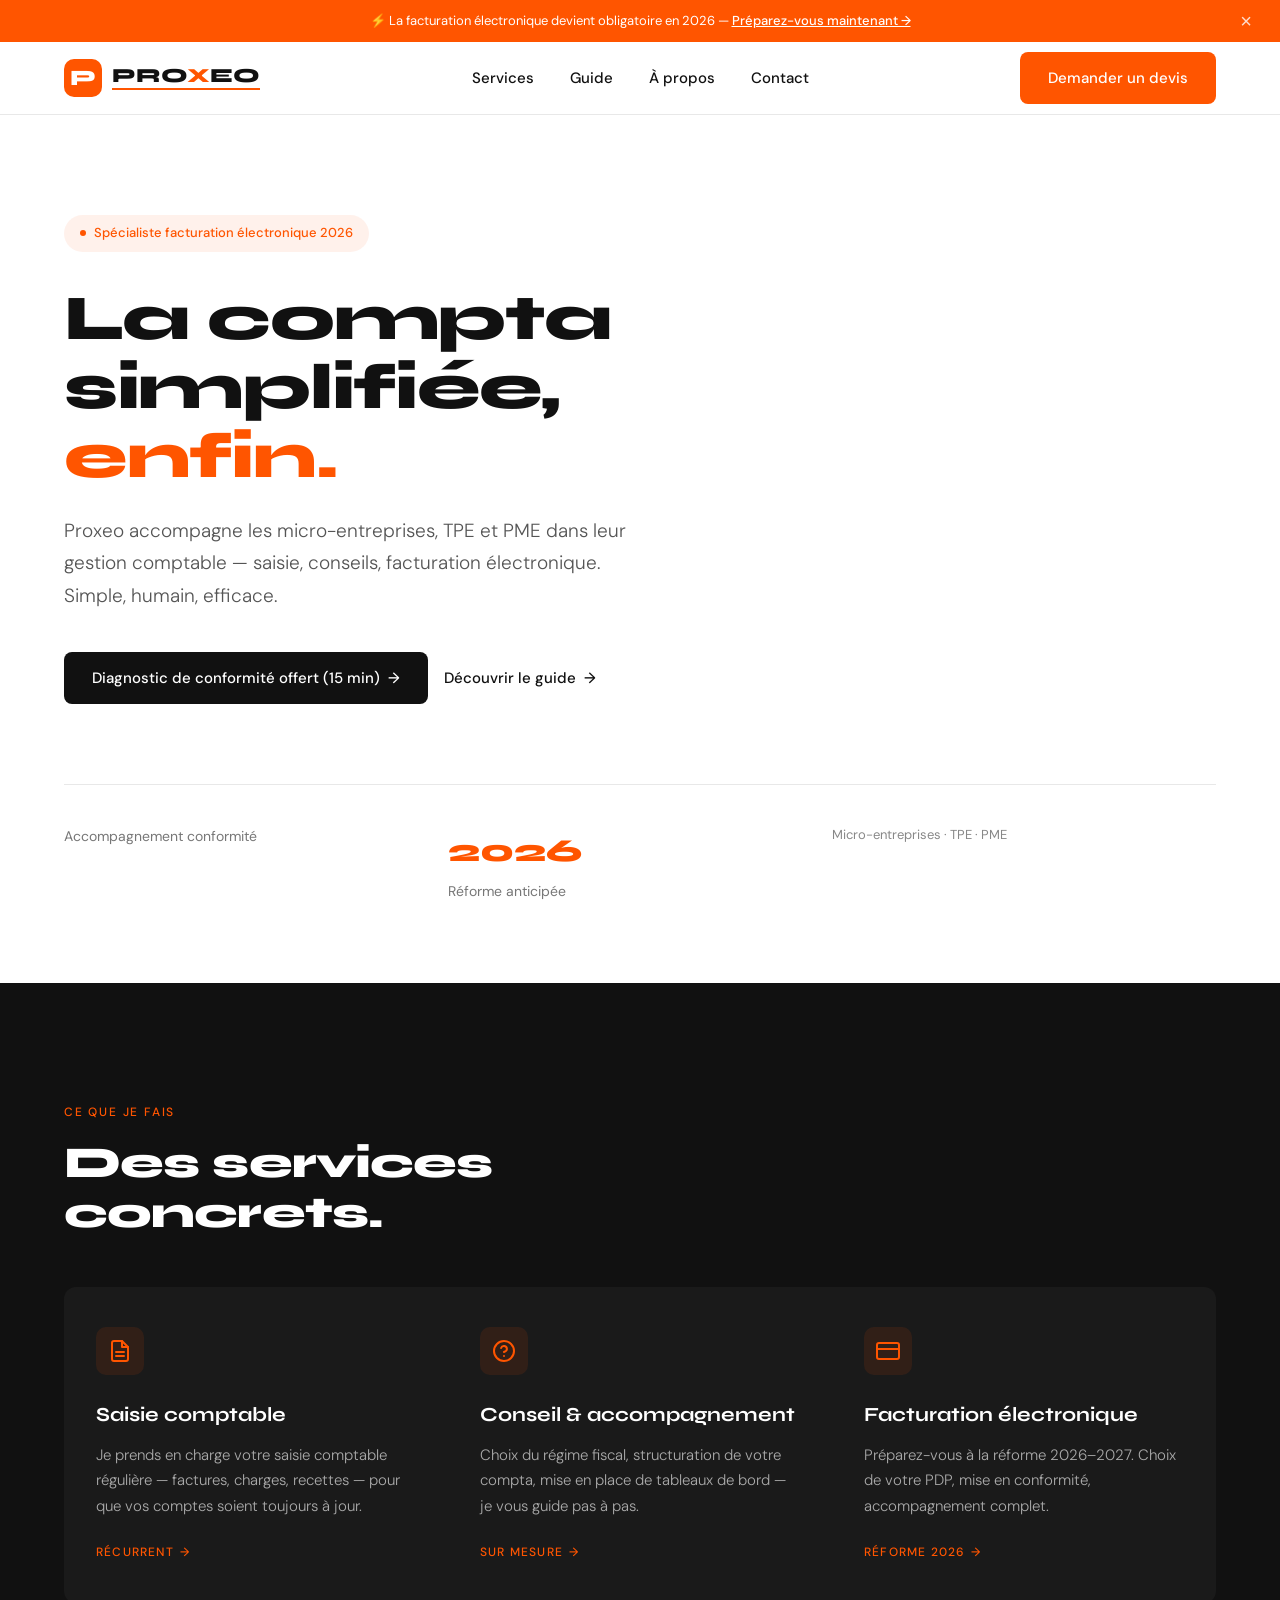
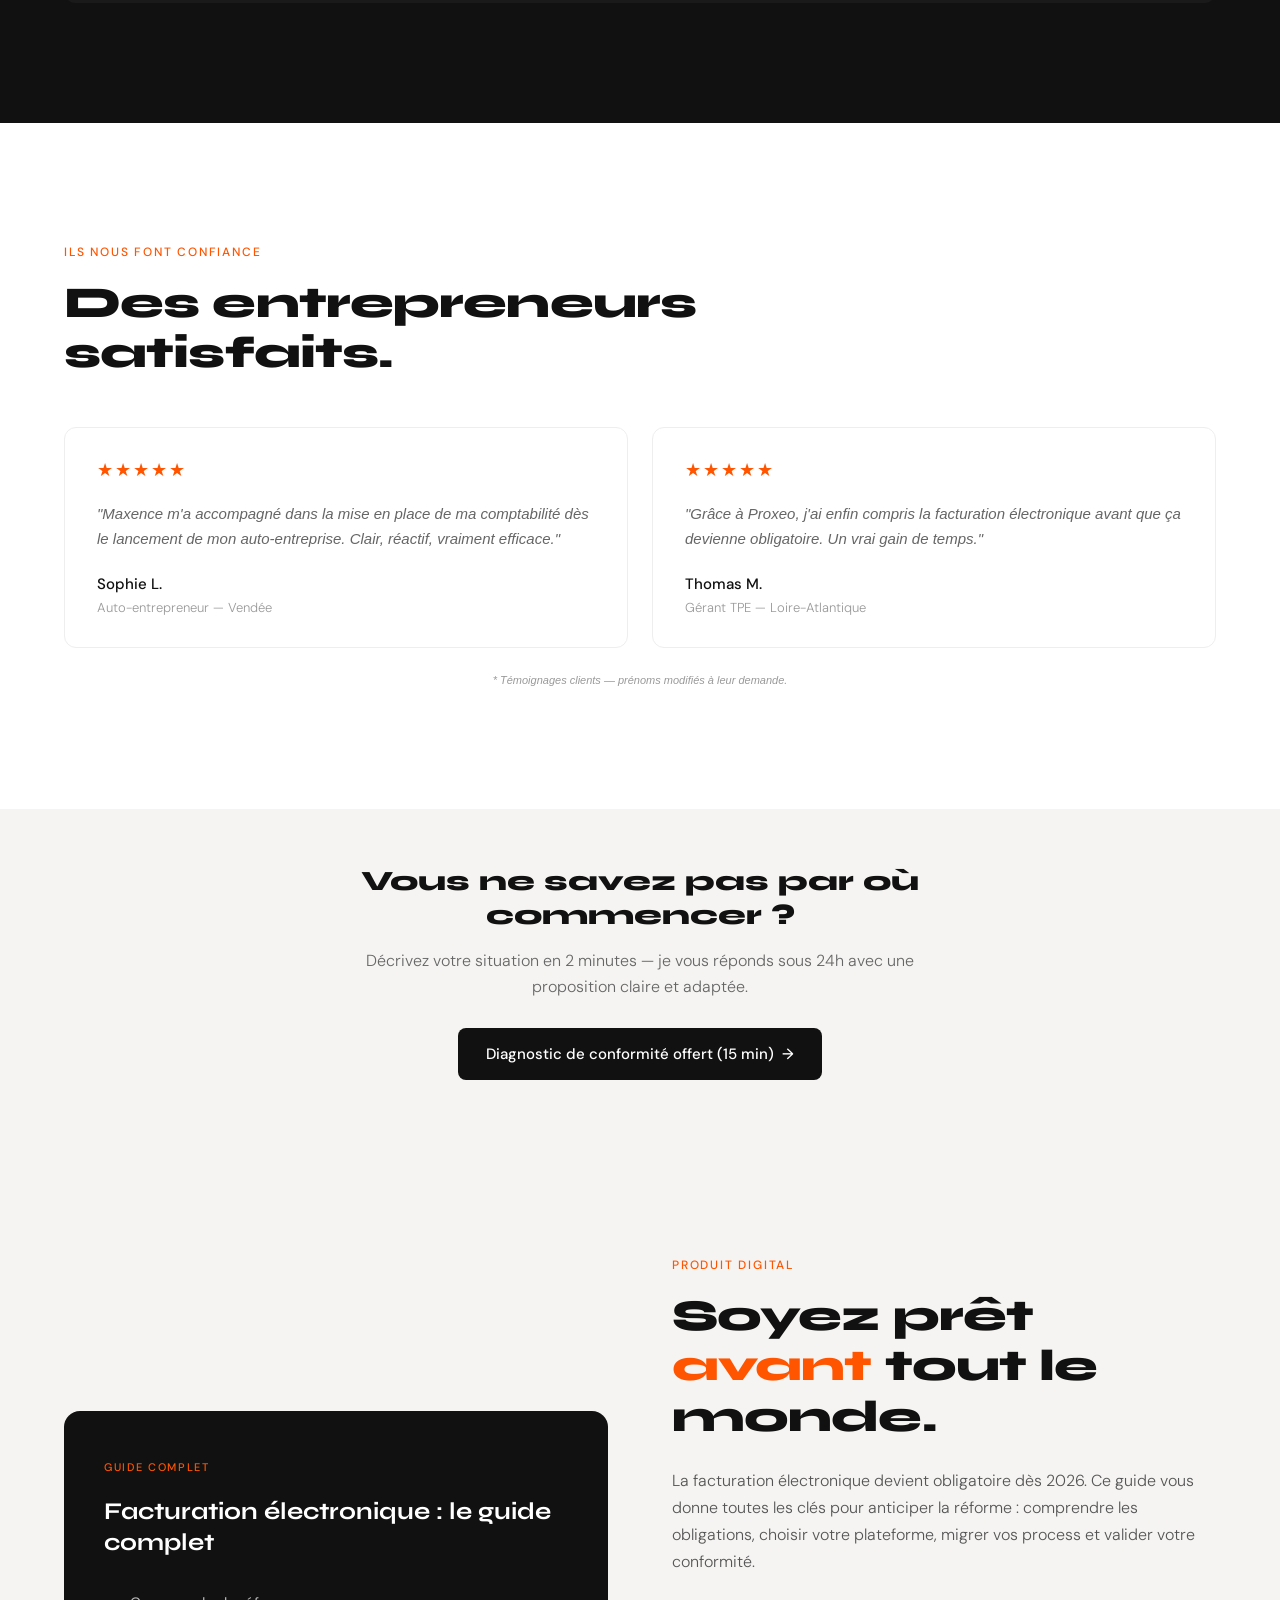
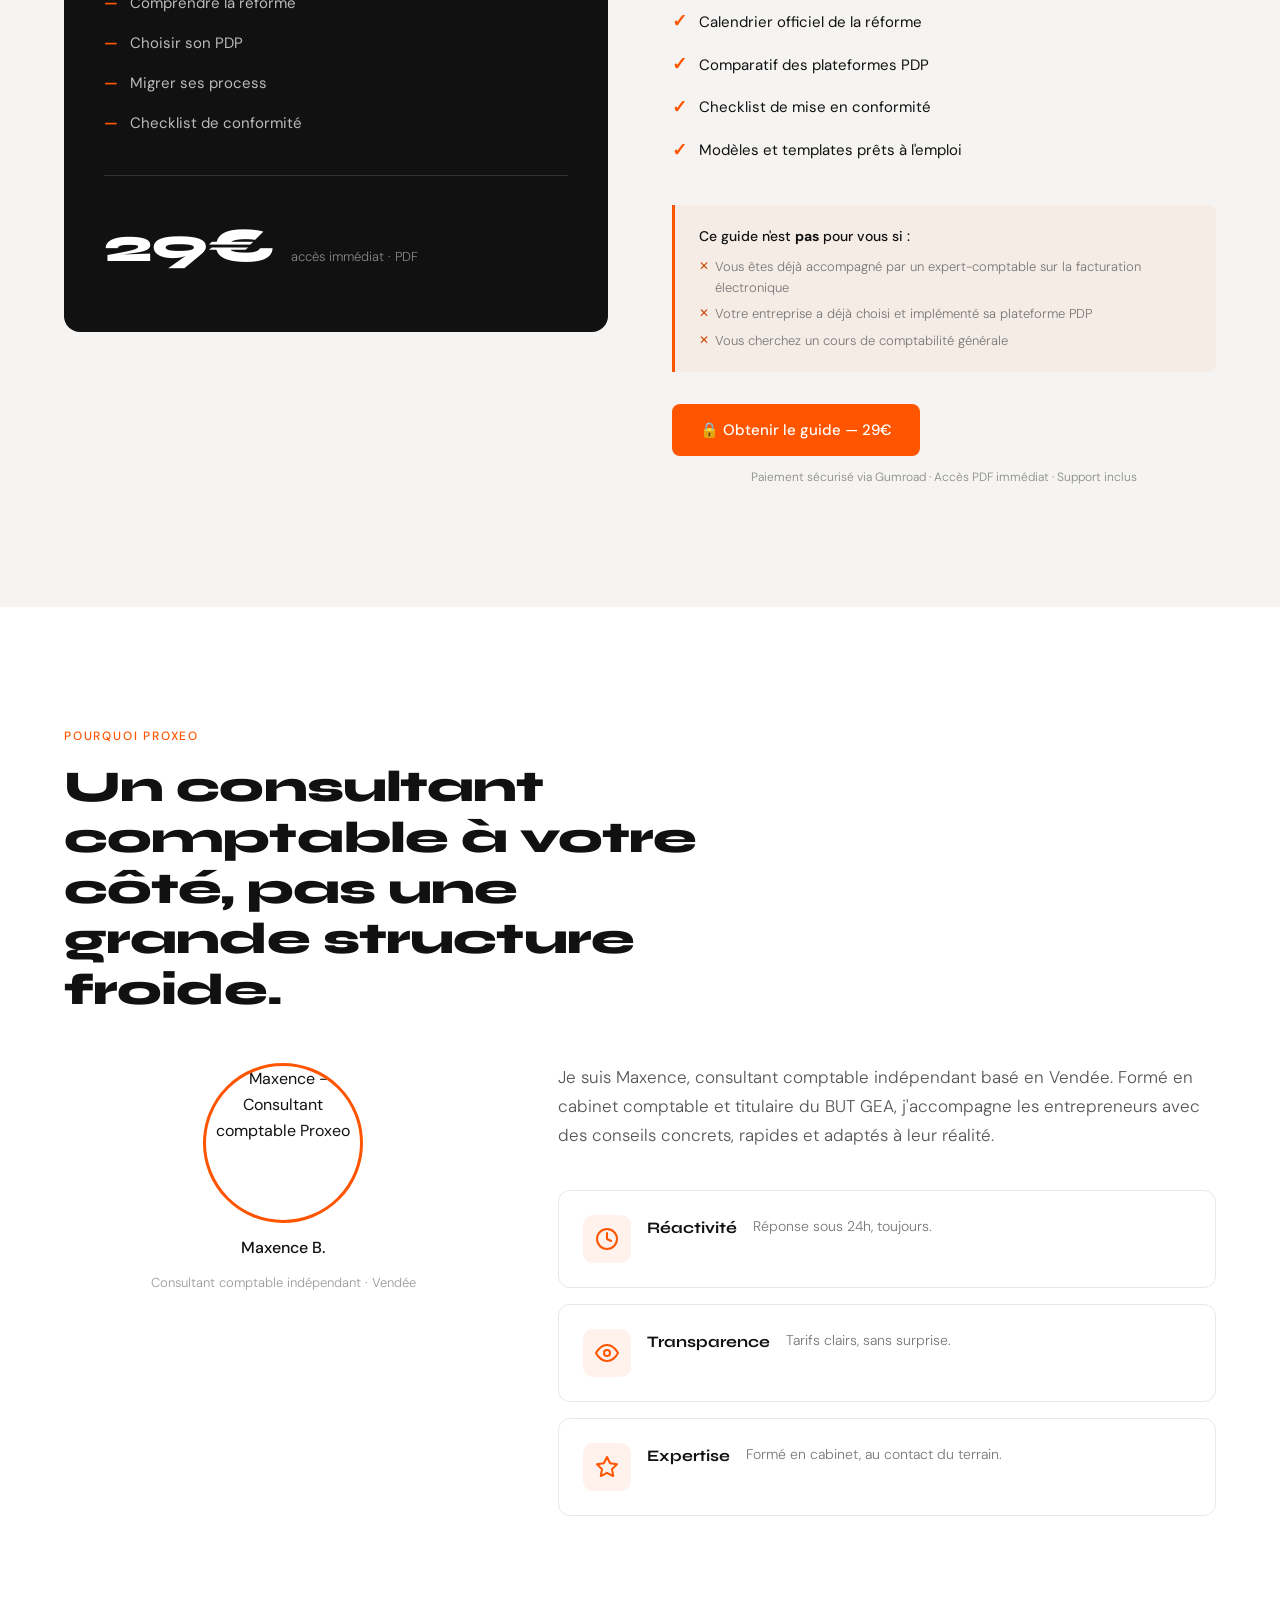
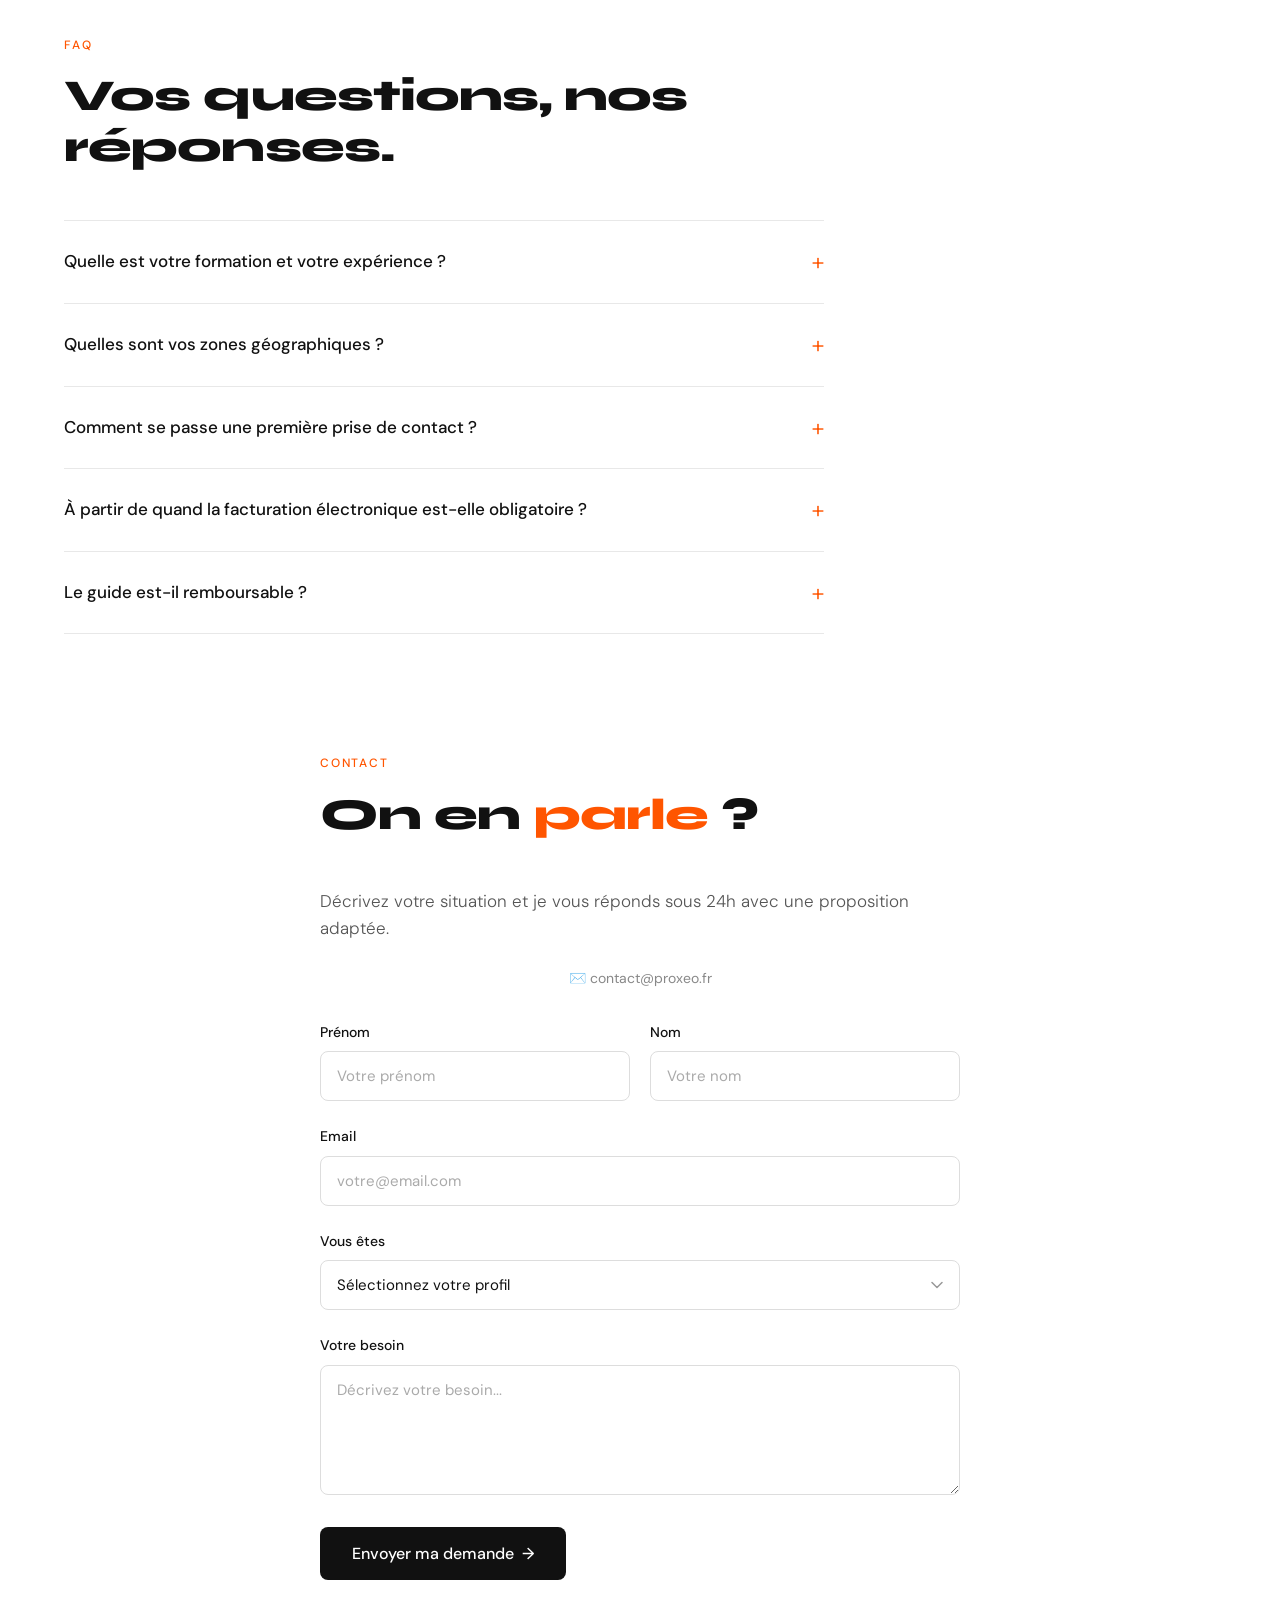
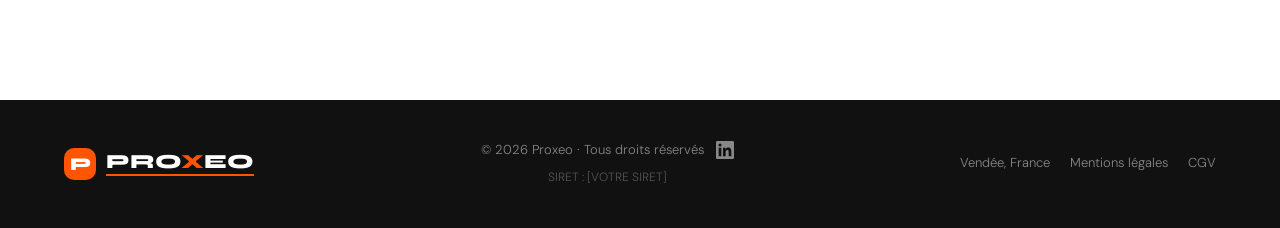
==== commit b8e961ee: "Address critique: upgrade CTAs, SEO, guide qualifier, real links - Replace all CTAs with "Diagnostic" ====
--- a/index.html
+++ b/index.html
@@ -3,11 +3,11 @@
 <head>
   <meta charset="UTF-8">
   <meta name="viewport" content="width=device-width, initial-scale=1.0">
-  <title>Proxeo — La compta simplifiée, enfin.</title>
-  <meta name="description" content="Proxeo — Consultant comptable indépendant en Vendée. Saisie comptable, conseil, facturation électronique pour micro-entreprises, TPE et PME. Devis gratuit sous 24h.">
-  <meta name="keywords" content="comptable vendée, saisie comptable, facturation électronique, consultant comptable, aide comptabilité TPE">
-  <meta property="og:title" content="Proxeo — La compta simplifiée, enfin.">
-  <meta property="og:description" content="Consultant comptable indépendant en Vendée. Saisie, conseil, facturation électronique. Réponse sous 24h.">
+  <title>Proxeo — Consultant comptable en Vendée | Facturation électronique 2026</title>
+  <meta name="description" content="Proxeo — Consultant comptable indépendant en Vendée. Saisie comptable, conseil, facturation électronique 2026 pour micro-entreprises, TPE et PME. Diagnostic gratuit en 15 min.">
+  <meta name="keywords" content="consultant facturation électronique vendée, consultant comptable vendée, saisie comptable TPE PME, facturation électronique 2026, conformité facturation entreprise">
+  <meta property="og:title" content="Proxeo — Consultant comptable en Vendée | Facturation électronique 2026">
+  <meta property="og:description" content="Consultant comptable indépendant en Vendée. Saisie, conseil, facturation électronique 2026. Diagnostic gratuit 15 min.">
   <meta property="og:type" content="website">
   <meta name="robots" content="index, follow">
   <link rel="icon" href="data:image/svg+xml,<svg xmlns='http://www.w3.org/2000/svg' viewBox='0 0 40 40'><rect width='40' height='40' rx='8' fill='%23FF5500'/><text x='50%25' y='54%25' dominant-baseline='middle' text-anchor='middle' fill='white' font-family='sans-serif' font-weight='900' font-size='24'>P</text></svg>">
@@ -15,6 +15,20 @@
   <link rel="preconnect" href="https://fonts.gstatic.com" crossorigin>
   <link href="https://fonts.googleapis.com/css2?family=DM+Sans:wght@300;400;500&family=Syne:wght@700;800&display=swap" rel="stylesheet">
   <link rel="stylesheet" href="style.css">
+  <!-- Analytics: remplacer par votre script Matomo Cloud (https://matomo.org/matomo-cloud/)
+  <script>
+    var _paq = window._paq = window._paq || [];
+    _paq.push(['trackPageView']);
+    _paq.push(['enableLinkTracking']);
+    (function() {
+      var u="https://VOTRE_INSTANCE.matomo.cloud/";
+      _paq.push(['setTrackerUrl', u+'matomo.php']);
+      _paq.push(['setSiteId', '1']);
+      var d=document, g=d.createElement('script'), s=d.getElementsByTagName('script')[0];
+      g.async=true; g.src='//cdn.matomo.cloud/VOTRE_INSTANCE.matomo.cloud/matomo.js'; s.parentNode.insertBefore(g,s);
+    })();
+  </script>
+  -->
 </head>
 <body>
 
@@ -71,7 +85,7 @@
         <h1 class="hero-title">La compta simplifiée, <span class="text-orange">enfin.</span></h1>
         <p class="hero-subtitle">Proxeo accompagne les micro-entreprises, TPE et PME dans leur gestion comptable — saisie, conseils, facturation électronique. Simple, humain, efficace.</p>
         <div class="hero-ctas">
-          <a href="#contact" class="btn btn-black">Prendre contact <span class="arrow">&rarr;</span></a>
+          <a href="#contact" class="btn btn-black">Diagnostic de conformité offert (15 min) <span class="arrow">&rarr;</span></a>
           <a href="#guide" class="btn btn-text">Découvrir le guide <span class="arrow">&rarr;</span></a>
         </div>
       </div>
@@ -169,7 +183,7 @@
       <div class="cta-band-content fade-in">
         <h2 class="cta-band-title">Vous ne savez pas par où commencer ?</h2>
         <p class="cta-band-text">Décrivez votre situation en 2 minutes — je vous réponds sous 24h avec une proposition claire et adaptée.</p>
-        <a href="#contact" class="btn btn-black">Demander un devis gratuit <span class="arrow">&rarr;</span></a>
+        <a href="#contact" class="btn btn-black">Diagnostic de conformité offert (15 min) <span class="arrow">&rarr;</span></a>
       </div>
     </div>
   </section>
@@ -202,8 +216,16 @@
             <li><span class="check">&#10003;</span> Checklist de mise en conformité</li>
             <li><span class="check">&#10003;</span> Modèles et templates prêts à l'emploi</li>
           </ul>
-          <a href="https://gumroad.com/REPLACE_WITH_YOUR_GUMROAD_LINK" target="_blank" rel="noopener" class="btn btn-orange" id="btn-guide">&#128274; Obtenir le guide — 29€</a>
-          <p class="guide-payment-info">Paiement sécurisé · Accès PDF immédiat · Support inclus</p>
+          <div class="guide-not-for">
+            <p class="guide-not-for-title">Ce guide n'est <strong>pas</strong> pour vous si :</p>
+            <ul class="guide-not-for-list">
+              <li>Vous êtes déjà accompagné par un expert-comptable sur la facturation électronique</li>
+              <li>Votre entreprise a déjà choisi et implémenté sa plateforme PDP</li>
+              <li>Vous cherchez un cours de comptabilité générale</li>
+            </ul>
+          </div>
+          <a href="https://maxbriodeau.gumroad.com/l/vfxrvka" target="_blank" rel="noopener" class="btn btn-orange" id="btn-guide">&#128274; Obtenir le guide — 29€</a>
+          <p class="guide-payment-info">Paiement sécurisé via Gumroad · Accès PDF immédiat · Support inclus</p>
         </div>
       </div>
     </div>
@@ -321,7 +343,6 @@
         <h2 class="section-title">On en <span class="text-orange">parle</span> ?</h2>
         <p class="contact-subtitle">Décrivez votre situation et je vous réponds sous 24h avec une proposition adaptée.</p>
         <div class="contact-info">
-          <p class="contact-info-line">&#128222; +33 X XX XX XX XX — Lundi au vendredi · 9h–18h</p>
           <p class="contact-info-line"><a href="mailto:contact@proxeo.fr" class="contact-email-link">&#9993;&#65039; contact@proxeo.fr</a></p>
         </div>
         <form class="contact-form" id="contact-form" action="https://formspree.io/f/meeprbed" method="POST" novalidate>
@@ -387,7 +408,7 @@
       <div class="footer-center">
         <div class="footer-center-row">
           &copy; 2026 Proxeo &middot; Tous droits réservés
-          <a href="https://linkedin.com/in/REPLACE" target="_blank" rel="noopener" class="footer-social" aria-label="LinkedIn">
+          <a href="https://www.linkedin.com/in/maxence-briodeau-73274622a/" target="_blank" rel="noopener" class="footer-social" aria-label="LinkedIn">
             <svg width="18" height="18" viewBox="0 0 24 24" fill="currentColor"><path d="M20.447 20.452h-3.554v-5.569c0-1.328-.027-3.037-1.852-3.037-1.853 0-2.136 1.445-2.136 2.939v5.667H9.351V9h3.414v1.561h.046c.477-.9 1.637-1.85 3.37-1.85 3.601 0 4.267 2.37 4.267 5.455v6.286zM5.337 7.433a2.062 2.062 0 01-2.063-2.065 2.064 2.064 0 112.063 2.065zm1.782 13.019H3.555V9h3.564v11.452zM22.225 0H1.771C.792 0 0 .774 0 1.729v20.542C0 23.227.792 24 1.771 24h20.451C23.2 24 24 23.227 24 22.271V1.729C24 .774 23.2 0 22.222 0h.003z"/></svg>
           </a>
         </div>
--- a/style.css
+++ b/style.css
@@ -781,6 +781,46 @@
   font-size: 1.125rem;
 }
 
+.guide-not-for {
+  background: rgba(255, 85, 0, 0.05);
+  border-left: 3px solid var(--orange);
+  border-radius: 0 8px 8px 0;
+  padding: 20px 24px;
+  margin-bottom: 32px;
+}
+
+.guide-not-for-title {
+  font-family: var(--font-body);
+  font-weight: 500;
+  font-size: 0.875rem;
+  color: var(--black);
+  margin-bottom: 10px;
+}
+
+.guide-not-for-list {
+  display: flex;
+  flex-direction: column;
+  gap: 6px;
+  list-style: none;
+}
+
+.guide-not-for-list li {
+  font-family: var(--font-body);
+  font-weight: 300;
+  font-size: 0.8125rem;
+  color: #777777;
+  padding-left: 16px;
+  position: relative;
+}
+
+.guide-not-for-list li::before {
+  content: '✕';
+  position: absolute;
+  left: 0;
+  color: #CC4400;
+  font-size: 0.75rem;
+}
+
 .guide-payment-info {
   font-family: var(--font-body);
   font-weight: 300;
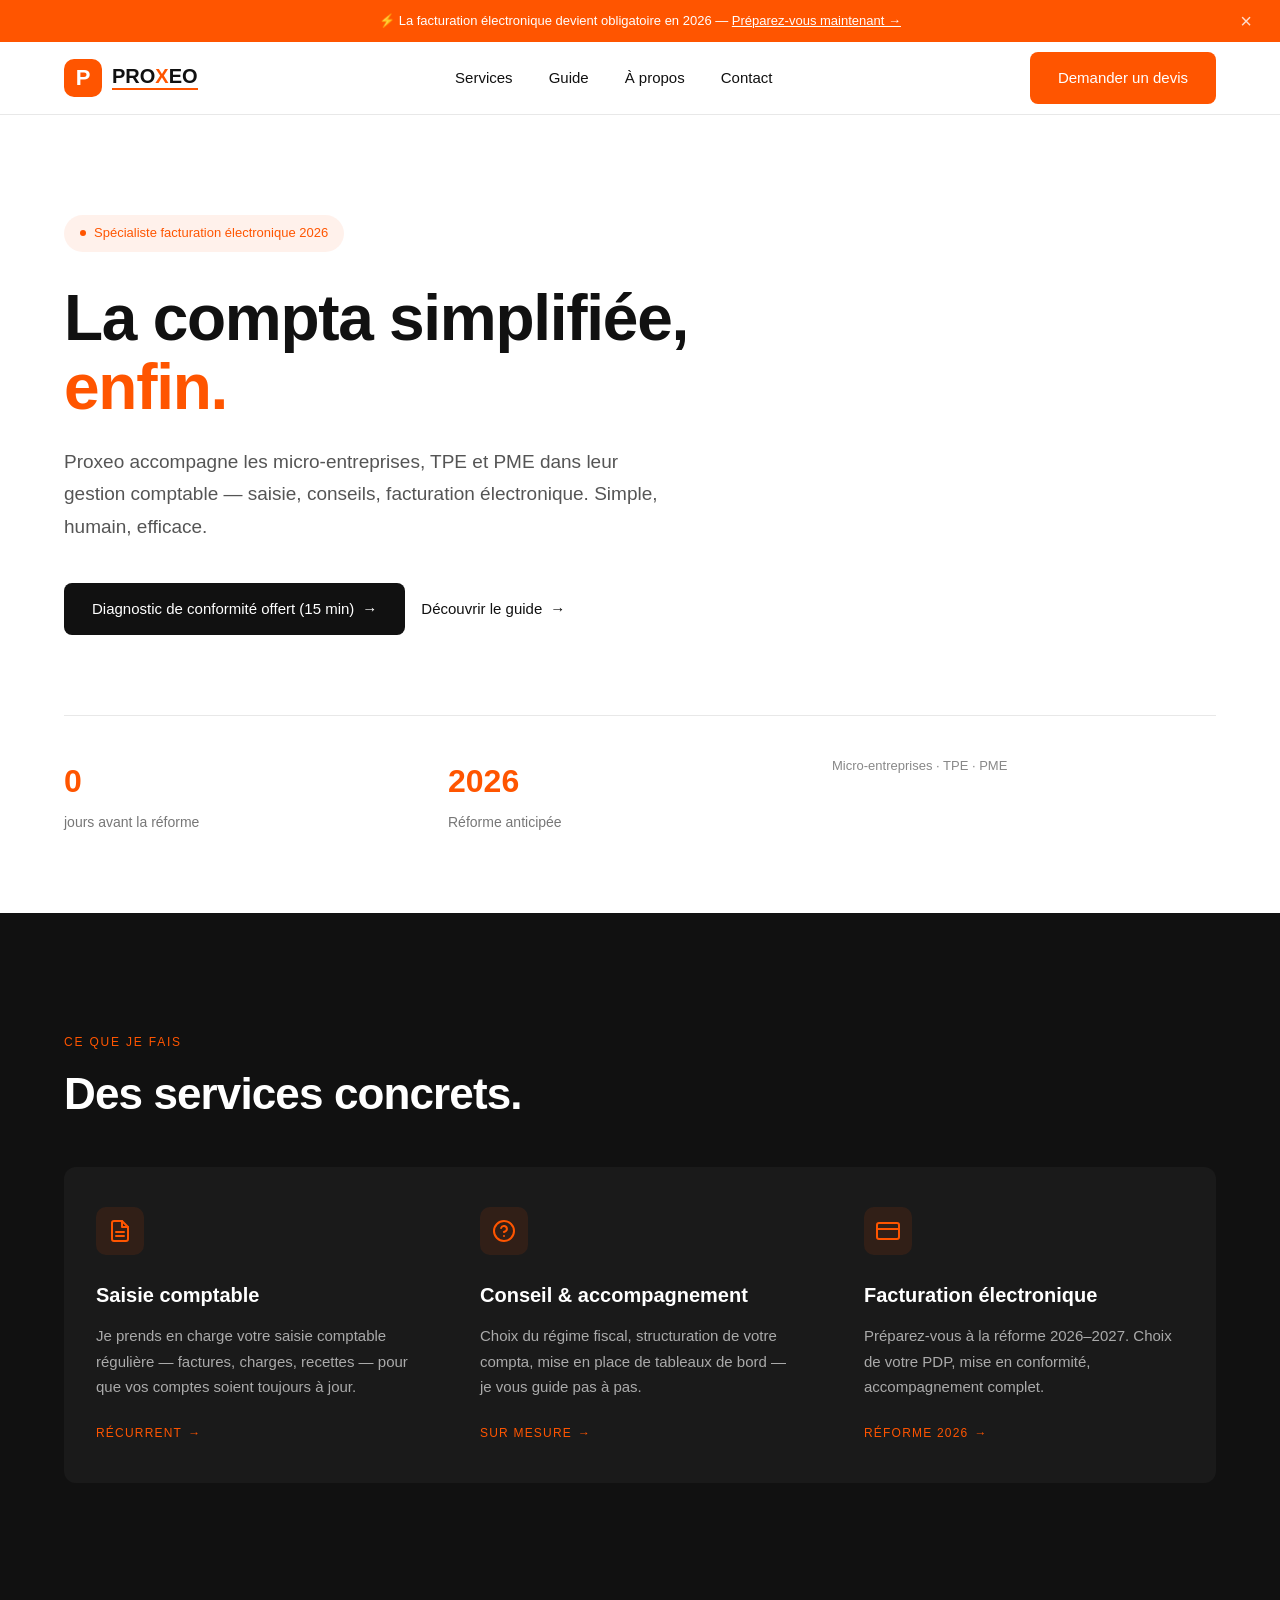
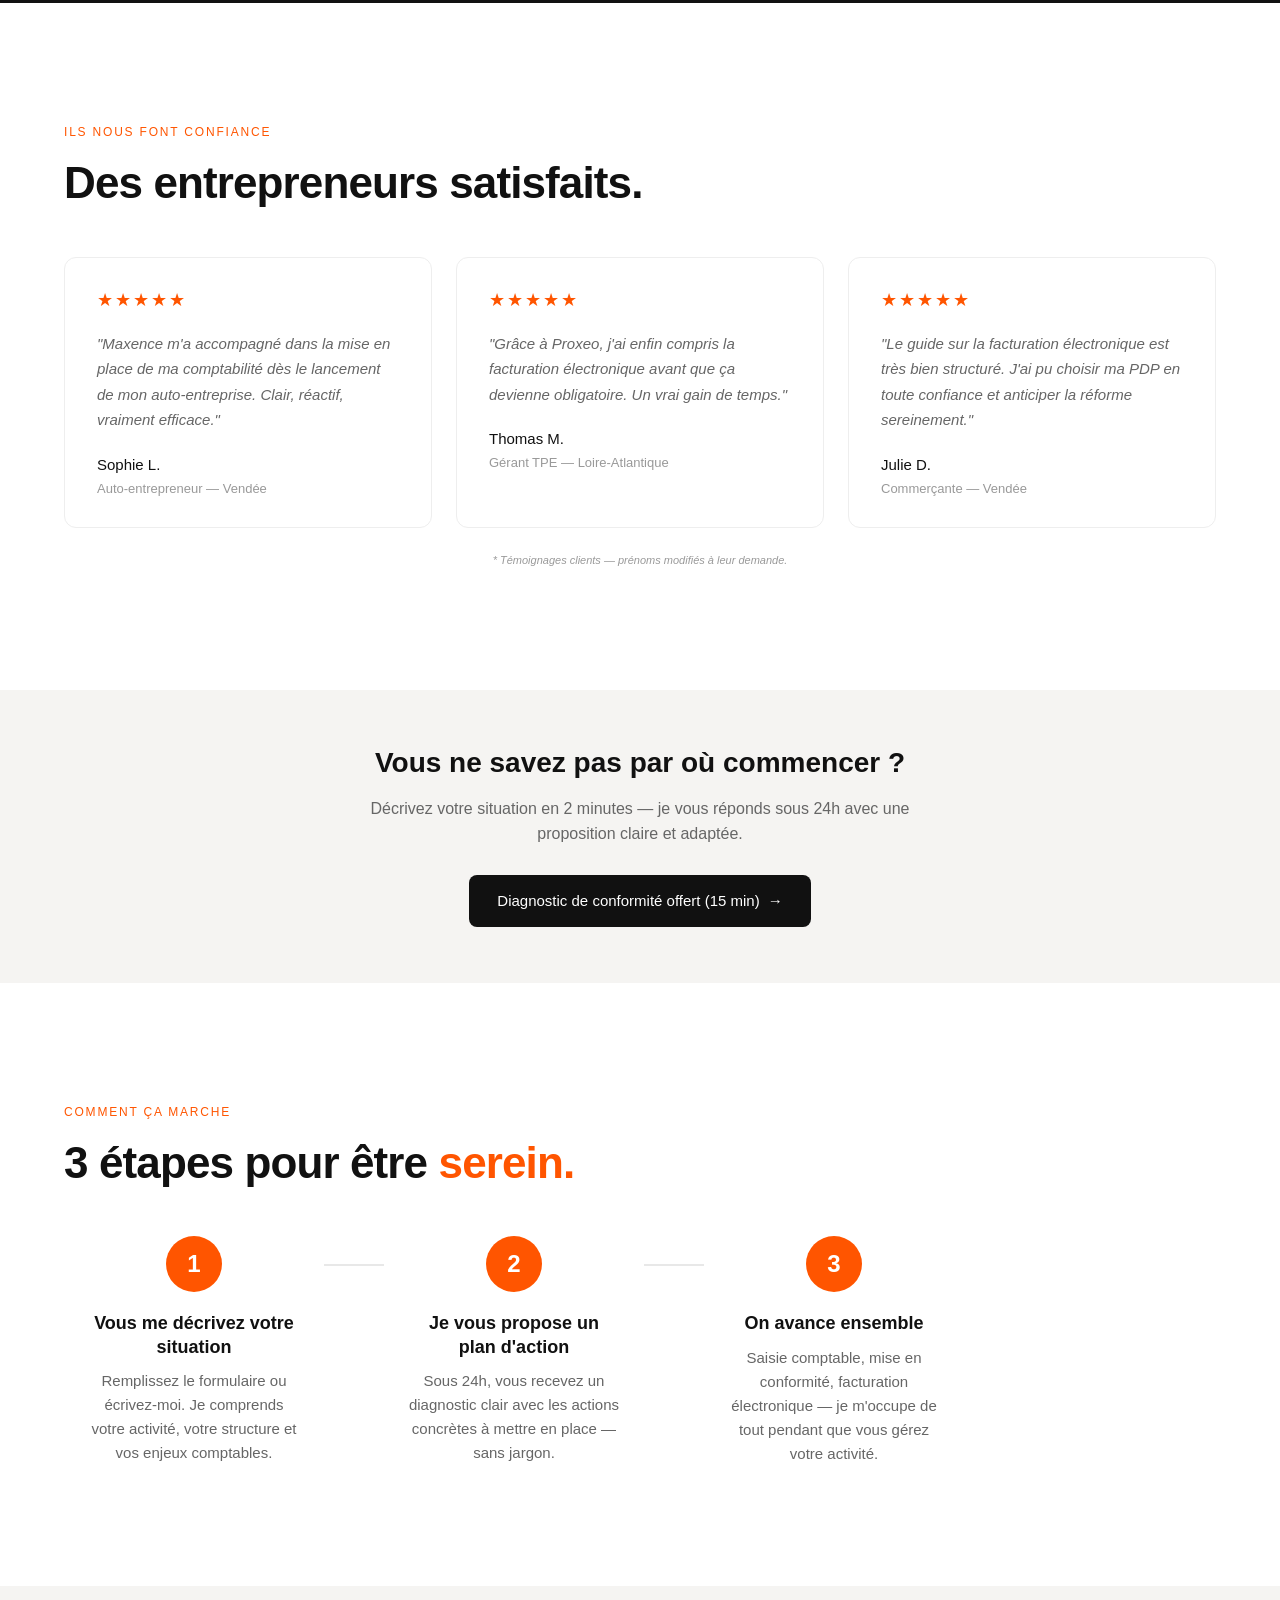
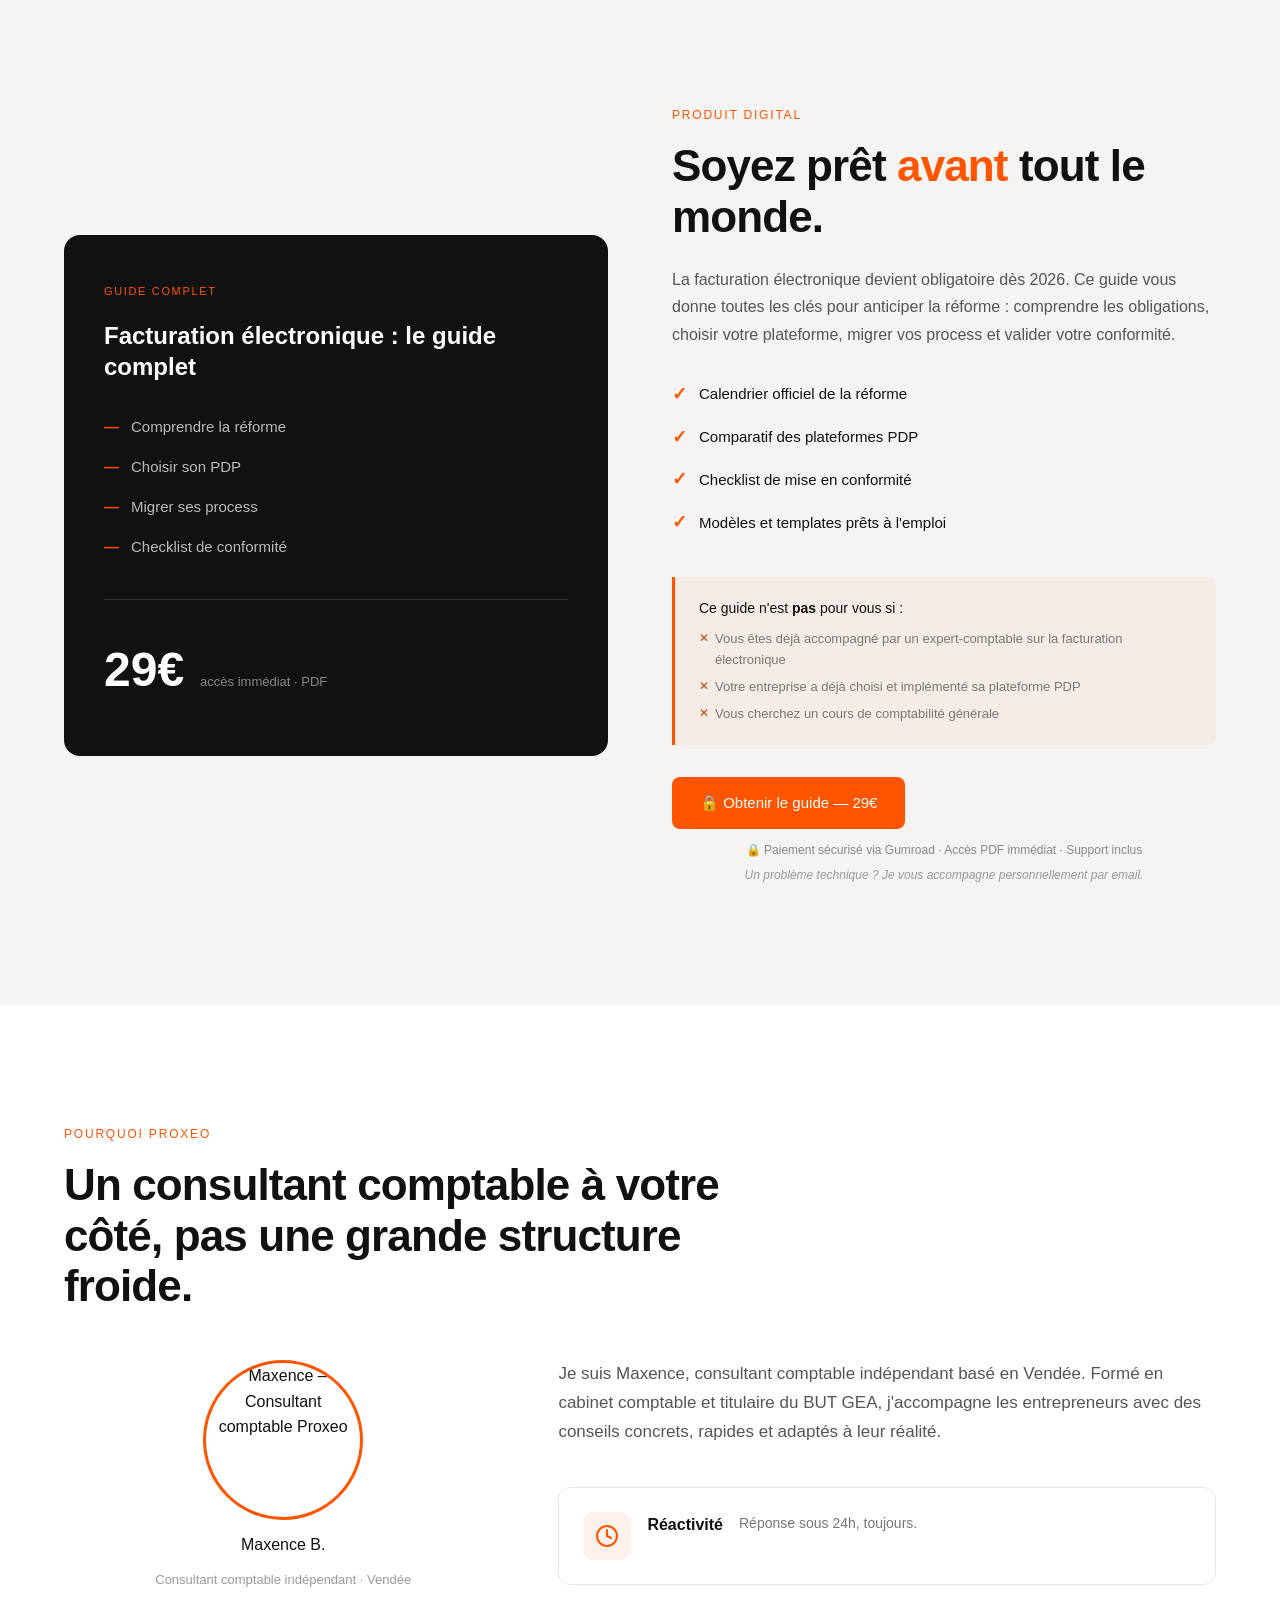
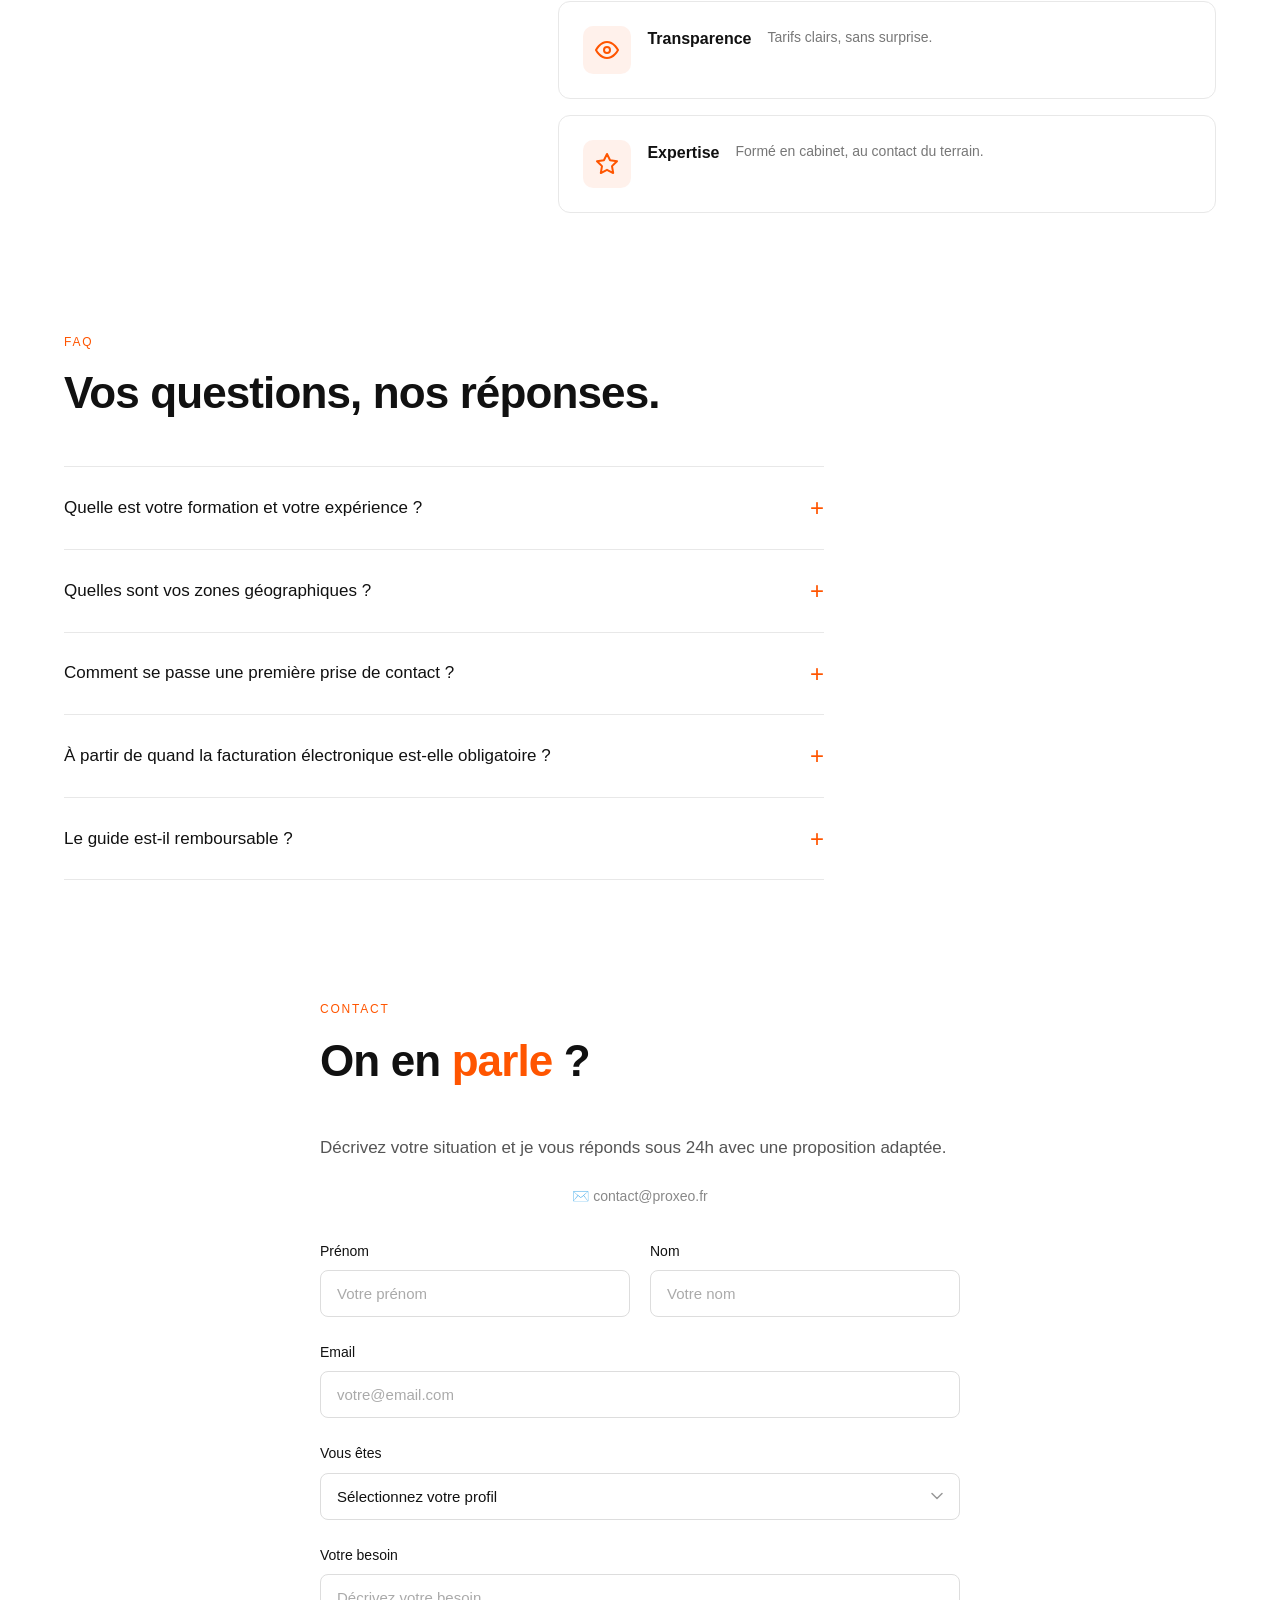
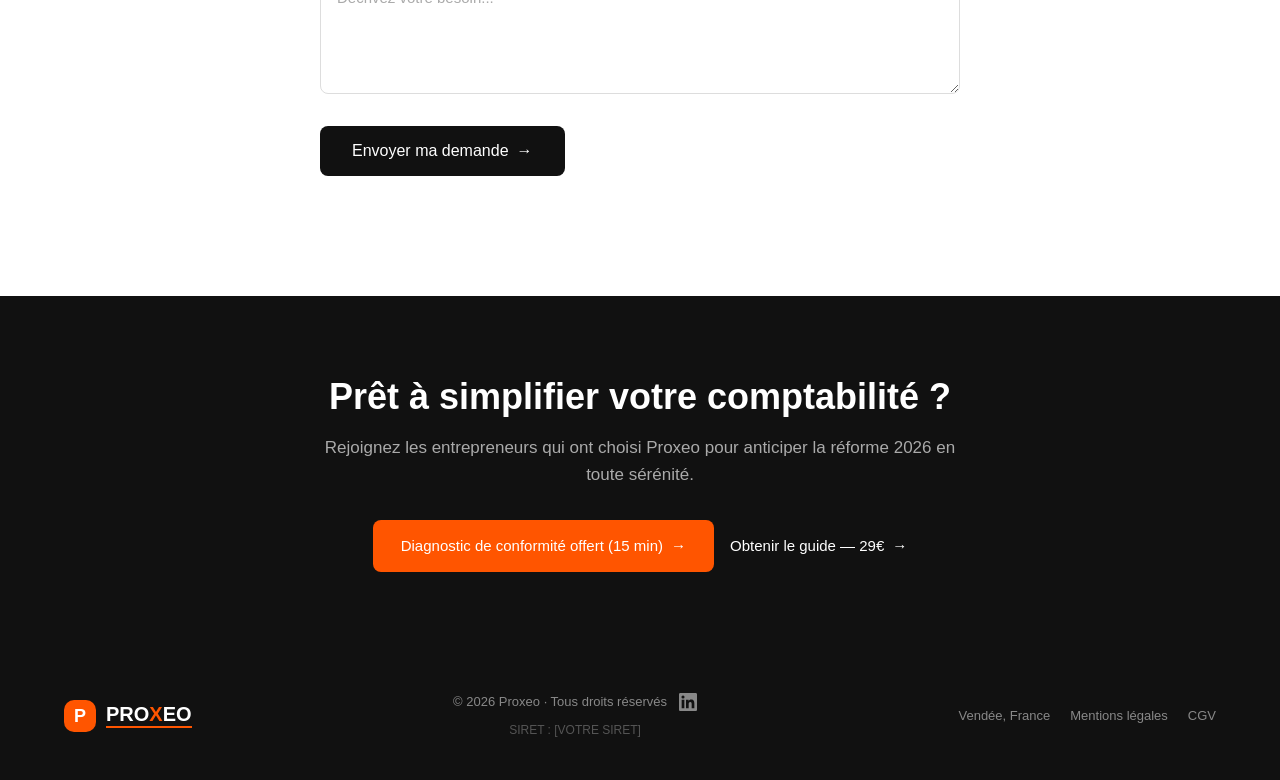
==== commit 445e9c68: "Improve site from 3 expert perspectives: web dev, security, commercial Web Development: - Add skip-t" ====
--- a/index.html
+++ b/index.html
@@ -3,6 +3,10 @@
 <head>
   <meta charset="UTF-8">
   <meta name="viewport" content="width=device-width, initial-scale=1.0">
+  <!-- Security: Content Security Policy -->
+  <meta http-equiv="Content-Security-Policy" content="default-src 'self'; script-src 'self'; style-src 'self' https://fonts.googleapis.com 'unsafe-inline'; font-src https://fonts.gstatic.com; img-src 'self' https://ui-avatars.com data:; connect-src https://formspree.io; frame-src 'none'; object-src 'none'; base-uri 'self'; form-action https://formspree.io;">
+  <meta http-equiv="X-Content-Type-Options" content="nosniff">
+  <meta name="referrer" content="strict-origin-when-cross-origin">
   <title>Proxeo — Consultant comptable en Vendée | Facturation électronique 2026</title>
   <meta name="description" content="Proxeo — Consultant comptable indépendant en Vendée. Saisie comptable, conseil, facturation électronique 2026 pour micro-entreprises, TPE et PME. Diagnostic gratuit en 15 min.">
   <meta name="keywords" content="consultant facturation électronique vendée, consultant comptable vendée, saisie comptable TPE PME, facturation électronique 2026, conformité facturation entreprise">
@@ -15,6 +19,29 @@
   <link rel="preconnect" href="https://fonts.gstatic.com" crossorigin>
   <link href="https://fonts.googleapis.com/css2?family=DM+Sans:wght@300;400;500&family=Syne:wght@700;800&display=swap" rel="stylesheet">
   <link rel="stylesheet" href="style.css">
+  <!-- JSON-LD Structured Data — LocalBusiness (SEO) -->
+  <script type="application/ld+json">
+  {
+    "@context": "https://schema.org",
+    "@type": "LocalBusiness",
+    "name": "Proxeo",
+    "description": "Consultant comptable indépendant en Vendée — saisie comptable, conseil, facturation électronique 2026.",
+    "url": "https://maxencebriodeau85-blip.github.io/maxence/",
+    "email": "contact@proxeo.fr",
+    "address": {
+      "@type": "PostalAddress",
+      "addressRegion": "Vendée",
+      "addressCountry": "FR"
+    },
+    "founder": {
+      "@type": "Person",
+      "name": "Maxence Briodeau"
+    },
+    "areaServed": ["Vendée", "Loire-Atlantique", "France"],
+    "serviceType": ["Saisie comptable", "Conseil comptable", "Facturation électronique"],
+    "priceRange": "€€"
+  }
+  </script>
   <!-- Analytics: remplacer par votre script Matomo Cloud (https://matomo.org/matomo-cloud/)
   <script>
     var _paq = window._paq = window._paq || [];
@@ -31,6 +58,8 @@
   -->
 </head>
 <body>
+  <!-- Accessibility: Skip to content -->
+  <a href="#hero" class="skip-to-content">Aller au contenu principal</a>
 
   <!-- ========== URGENCY BANNER ========== -->
   <div class="urgency-banner" id="urgency-banner">
@@ -77,6 +106,7 @@
     </nav>
   </div>
 
+  <main>
   <!-- ========== HERO ========== -->
   <section class="hero" id="hero">
     <div class="container">
@@ -91,7 +121,8 @@
       </div>
       <div class="hero-stats fade-in">
         <div class="stat">
-          <span class="stat-label">Accompagnement conformité</span>
+          <span class="stat-number" id="countdown-days">—</span>
+          <span class="stat-label">jours avant la réforme</span>
         </div>
         <div class="stat">
           <span class="stat-number">2026</span>
@@ -172,6 +203,14 @@
             <span class="testimonial-role">Gérant TPE — Loire-Atlantique</span>
           </div>
         </div>
+        <div class="testimonial-card">
+          <div class="testimonial-stars">&#9733;&#9733;&#9733;&#9733;&#9733;</div>
+          <p class="testimonial-quote">"Le guide sur la facturation électronique est très bien structuré. J'ai pu choisir ma PDP en toute confiance et anticiper la réforme sereinement."</p>
+          <div class="testimonial-author">
+            <span class="testimonial-name">Julie D.</span>
+            <span class="testimonial-role">Commerçante — Vendée</span>
+          </div>
+        </div>
       </div>
       <p class="testimonials-disclaimer fade-in">* Témoignages clients — prénoms modifiés à leur demande.</p>
     </div>
@@ -184,6 +223,33 @@
         <h2 class="cta-band-title">Vous ne savez pas par où commencer ?</h2>
         <p class="cta-band-text">Décrivez votre situation en 2 minutes — je vous réponds sous 24h avec une proposition claire et adaptée.</p>
         <a href="#contact" class="btn btn-black">Diagnostic de conformité offert (15 min) <span class="arrow">&rarr;</span></a>
+      </div>
+    </div>
+  </section>
+
+  <!-- ========== PROCESS (Comment ça marche) ========== -->
+  <section class="process" id="process">
+    <div class="container">
+      <div class="section-label fade-in">COMMENT ÇA MARCHE</div>
+      <h2 class="section-title fade-in">3 étapes pour être <span class="text-orange">serein.</span></h2>
+      <div class="process-grid fade-in">
+        <div class="process-step">
+          <div class="process-number">1</div>
+          <h3 class="process-step-title">Vous me décrivez votre situation</h3>
+          <p class="process-step-desc">Remplissez le formulaire ou écrivez-moi. Je comprends votre activité, votre structure et vos enjeux comptables.</p>
+        </div>
+        <div class="process-connector"></div>
+        <div class="process-step">
+          <div class="process-number">2</div>
+          <h3 class="process-step-title">Je vous propose un plan d'action</h3>
+          <p class="process-step-desc">Sous 24h, vous recevez un diagnostic clair avec les actions concrètes à mettre en place — sans jargon.</p>
+        </div>
+        <div class="process-connector"></div>
+        <div class="process-step">
+          <div class="process-number">3</div>
+          <h3 class="process-step-title">On avance ensemble</h3>
+          <p class="process-step-desc">Saisie comptable, mise en conformité, facturation électronique — je m'occupe de tout pendant que vous gérez votre activité.</p>
+        </div>
       </div>
     </div>
   </section>
@@ -224,8 +290,9 @@
               <li>Vous cherchez un cours de comptabilité générale</li>
             </ul>
           </div>
-          <a href="https://maxbriodeau.gumroad.com/l/vfxrvka" target="_blank" rel="noopener" class="btn btn-orange" id="btn-guide">&#128274; Obtenir le guide — 29€</a>
-          <p class="guide-payment-info">Paiement sécurisé via Gumroad · Accès PDF immédiat · Support inclus</p>
+          <a href="https://maxbriodeau.gumroad.com/l/vfxrvka" target="_blank" rel="noopener noreferrer" class="btn btn-orange" id="btn-guide">&#128274; Obtenir le guide — 29€</a>
+          <p class="guide-payment-info">&#128274; Paiement sécurisé via Gumroad · Accès PDF immédiat · Support inclus</p>
+          <p class="guide-guarantee">Un problème technique ? Je vous accompagne personnellement par email.</p>
         </div>
       </div>
     </div>
@@ -238,7 +305,7 @@
       <h2 class="section-title fade-in">Un consultant comptable à votre côté, pas une grande structure froide.</h2>
       <div class="about-layout fade-in">
         <div class="about-photo-col">
-          <img class="about-photo" src="https://ui-avatars.com/api/?name=M+B&background=FF5500&color=fff&size=160&bold=true" alt="Maxence — Consultant comptable Proxeo" width="160" height="160">
+          <img class="about-photo" src="https://ui-avatars.com/api/?name=M+B&background=FF5500&color=fff&size=160&bold=true" alt="Maxence — Consultant comptable Proxeo" width="160" height="160" loading="lazy">
           <span class="about-photo-name">Maxence B.</span>
           <span class="about-photo-role">Consultant comptable indépendant · Vendée</span>
         </div>
@@ -348,21 +415,26 @@
         <form class="contact-form" id="contact-form" action="https://formspree.io/f/meeprbed" method="POST" novalidate>
           <input type="hidden" name="_subject" value="Nouvelle demande — Proxeo">
           <input type="hidden" name="_language" value="fr">
+          <!-- Honeypot anti-spam -->
+          <div class="form-honey" aria-hidden="true" tabindex="-1">
+            <label for="website">Website</label>
+            <input type="text" id="website" name="website" autocomplete="off" tabindex="-1">
+          </div>
           <div class="form-row">
             <div class="form-group">
               <label for="firstname">Prénom</label>
-              <input type="text" id="firstname" name="prenom" required placeholder="Votre prénom">
+              <input type="text" id="firstname" name="prenom" required placeholder="Votre prénom" autocomplete="given-name">
               <span class="form-error" id="error-firstname"></span>
             </div>
             <div class="form-group">
               <label for="lastname">Nom</label>
-              <input type="text" id="lastname" name="nom" required placeholder="Votre nom">
+              <input type="text" id="lastname" name="nom" required placeholder="Votre nom" autocomplete="family-name">
               <span class="form-error" id="error-lastname"></span>
             </div>
           </div>
           <div class="form-group">
             <label for="email">Email</label>
-            <input type="email" id="email" name="email" required placeholder="votre@email.com">
+            <input type="email" id="email" name="email" required placeholder="votre@email.com" autocomplete="email">
             <span class="form-error" id="error-email"></span>
           </div>
           <div class="form-group">
@@ -393,6 +465,22 @@
     </div>
   </section>
 
+  <!-- ========== FINAL CTA ========== -->
+  <section class="final-cta">
+    <div class="container">
+      <div class="final-cta-content fade-in">
+        <h2 class="final-cta-title">Prêt à simplifier votre comptabilité ?</h2>
+        <p class="final-cta-text">Rejoignez les entrepreneurs qui ont choisi Proxeo pour anticiper la réforme 2026 en toute sérénité.</p>
+        <div class="final-cta-buttons">
+          <a href="#contact" class="btn btn-orange">Diagnostic de conformité offert (15 min) <span class="arrow">&rarr;</span></a>
+          <a href="https://maxbriodeau.gumroad.com/l/vfxrvka" target="_blank" rel="noopener noreferrer" class="btn btn-text" style="color:#fff;">Obtenir le guide — 29€ <span class="arrow">&rarr;</span></a>
+        </div>
+      </div>
+    </div>
+  </section>
+
+  </main>
+
   <!-- ========== FOOTER ========== -->
   <footer class="footer">
     <div class="container footer-inner">
@@ -408,7 +496,7 @@
       <div class="footer-center">
         <div class="footer-center-row">
           &copy; 2026 Proxeo &middot; Tous droits réservés
-          <a href="https://www.linkedin.com/in/maxence-briodeau-73274622a/" target="_blank" rel="noopener" class="footer-social" aria-label="LinkedIn">
+          <a href="https://www.linkedin.com/in/maxence-briodeau-73274622a/" target="_blank" rel="noopener noreferrer" class="footer-social" aria-label="LinkedIn">
             <svg width="18" height="18" viewBox="0 0 24 24" fill="currentColor"><path d="M20.447 20.452h-3.554v-5.569c0-1.328-.027-3.037-1.852-3.037-1.853 0-2.136 1.445-2.136 2.939v5.667H9.351V9h3.414v1.561h.046c.477-.9 1.637-1.85 3.37-1.85 3.601 0 4.267 2.37 4.267 5.455v6.286zM5.337 7.433a2.062 2.062 0 01-2.063-2.065 2.064 2.064 0 112.063 2.065zm1.782 13.019H3.555V9h3.564v11.452zM22.225 0H1.771C.792 0 0 .774 0 1.729v20.542C0 23.227.792 24 1.771 24h20.451C23.2 24 24 23.227 24 22.271V1.729C24 .774 23.2 0 22.222 0h.003z"/></svg>
           </a>
         </div>
--- a/style.css
+++ b/style.css
@@ -50,6 +50,31 @@
   max-width: 1200px;
   margin: 0 auto;
   padding: 0 24px;
+}
+
+/* ===== Accessibility ===== */
+.skip-to-content {
+  position: absolute;
+  top: -100%;
+  left: 16px;
+  background: var(--orange);
+  color: var(--white);
+  padding: 12px 24px;
+  border-radius: 0 0 8px 8px;
+  font-family: var(--font-body);
+  font-weight: 500;
+  font-size: 0.875rem;
+  z-index: 9999;
+  transition: top 0.2s;
+}
+
+.skip-to-content:focus {
+  top: 0;
+}
+
+*:focus-visible {
+  outline: 2px solid var(--orange);
+  outline-offset: 2px;
 }
 
 .text-orange {
@@ -572,7 +597,7 @@
 
 .testimonials-grid {
   display: grid;
-  grid-template-columns: 1fr 1fr;
+  grid-template-columns: repeat(3, 1fr);
   gap: 24px;
   margin-bottom: 24px;
 }
@@ -828,6 +853,16 @@
   color: #888888;
   margin-top: 12px;
   text-align: center;
+}
+
+.guide-guarantee {
+  font-family: var(--font-body);
+  font-weight: 400;
+  font-size: 0.75rem;
+  color: #999999;
+  margin-top: 6px;
+  text-align: center;
+  font-style: italic;
 }
 
 /* ===== About ===== */
@@ -1311,6 +1346,113 @@
   margin-bottom: 8px;
 }
 
+/* ===== Honeypot (anti-spam) ===== */
+.form-honey {
+  position: absolute;
+  left: -9999px;
+  height: 0;
+  overflow: hidden;
+  opacity: 0;
+  pointer-events: none;
+}
+
+/* ===== Process Section ===== */
+.process {
+  background: var(--white);
+  padding: 120px 0;
+}
+
+.process-grid {
+  display: flex;
+  align-items: flex-start;
+  gap: 0;
+  max-width: 900px;
+}
+
+.process-step {
+  flex: 1;
+  text-align: center;
+  padding: 0 24px;
+}
+
+.process-number {
+  width: 56px;
+  height: 56px;
+  background: var(--orange);
+  color: var(--white);
+  font-family: var(--font-heading);
+  font-weight: 800;
+  font-size: 1.5rem;
+  border-radius: 50%;
+  display: flex;
+  align-items: center;
+  justify-content: center;
+  margin: 0 auto 20px;
+}
+
+.process-step-title {
+  font-family: var(--font-heading);
+  font-weight: 700;
+  font-size: 1.125rem;
+  color: var(--black);
+  margin-bottom: 10px;
+  line-height: 1.3;
+}
+
+.process-step-desc {
+  font-family: var(--font-body);
+  font-weight: 300;
+  font-size: 0.9375rem;
+  color: #666666;
+  line-height: 1.6;
+}
+
+.process-connector {
+  width: 60px;
+  height: 2px;
+  background: #E8E8E8;
+  flex-shrink: 0;
+  margin-top: 28px;
+}
+
+/* ===== Final CTA ===== */
+.final-cta {
+  background: var(--black);
+  padding: 80px 0;
+}
+
+.final-cta-content {
+  text-align: center;
+  max-width: 640px;
+  margin: 0 auto;
+}
+
+.final-cta-title {
+  font-family: var(--font-heading);
+  font-weight: 800;
+  font-size: 2.25rem;
+  line-height: 1.15;
+  color: var(--white);
+  margin-bottom: 16px;
+}
+
+.final-cta-text {
+  font-family: var(--font-body);
+  font-weight: 300;
+  font-size: 1.0625rem;
+  line-height: 1.6;
+  color: #AAAAAA;
+  margin-bottom: 32px;
+}
+
+.final-cta-buttons {
+  display: flex;
+  align-items: center;
+  justify-content: center;
+  gap: 16px;
+  flex-wrap: wrap;
+}
+
 /* ===== Responsive ===== */
 @media (max-width: 1024px) {
   .hero-title {
@@ -1358,6 +1500,18 @@
 
   .testimonials-grid {
     grid-template-columns: 1fr;
+  }
+
+  .process-grid {
+    flex-direction: column;
+    align-items: center;
+    gap: 32px;
+  }
+
+  .process-connector {
+    width: 2px;
+    height: 32px;
+    margin: 0;
   }
 }
 
@@ -1403,8 +1557,17 @@
   .services,
   .guide,
   .about,
-  .social-proof {
+  .social-proof,
+  .process {
     padding: 80px 0;
+  }
+
+  .final-cta {
+    padding: 60px 0;
+  }
+
+  .final-cta-title {
+    font-size: 1.75rem;
   }
 
   .faq {
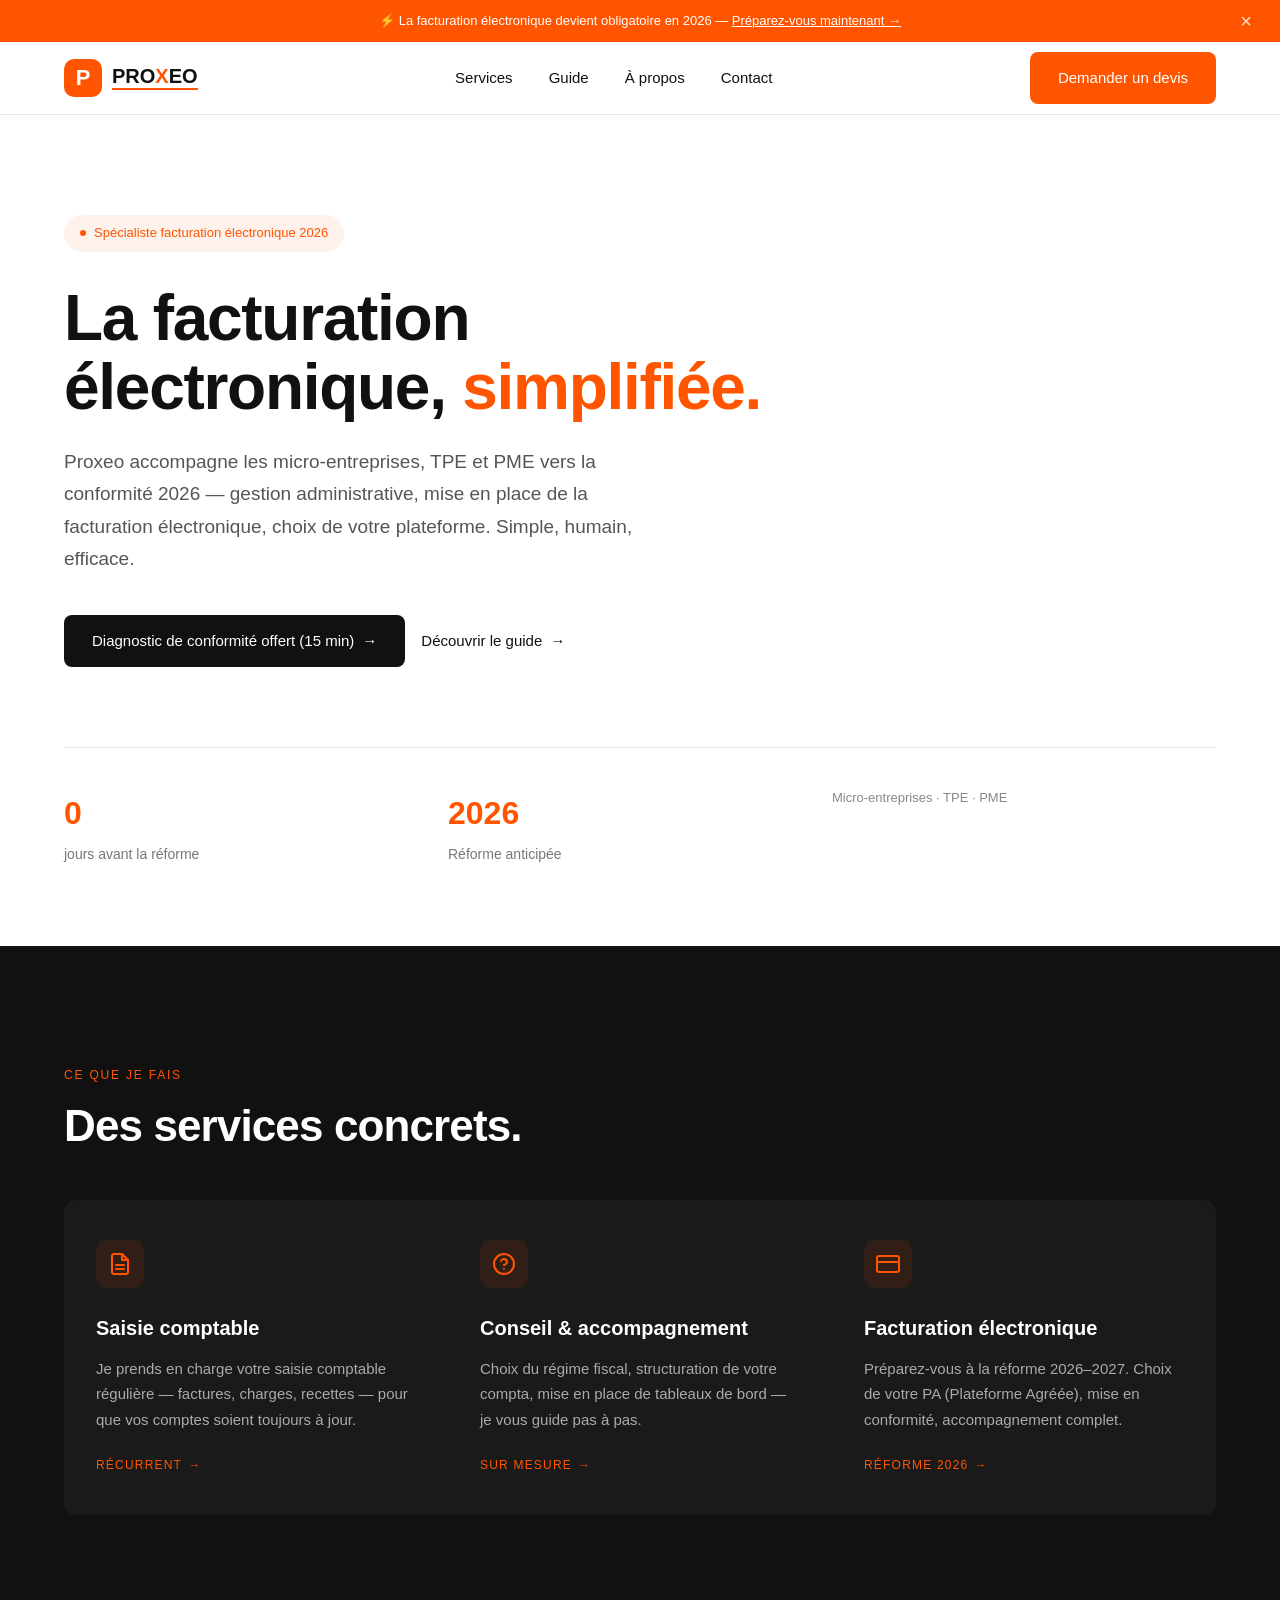
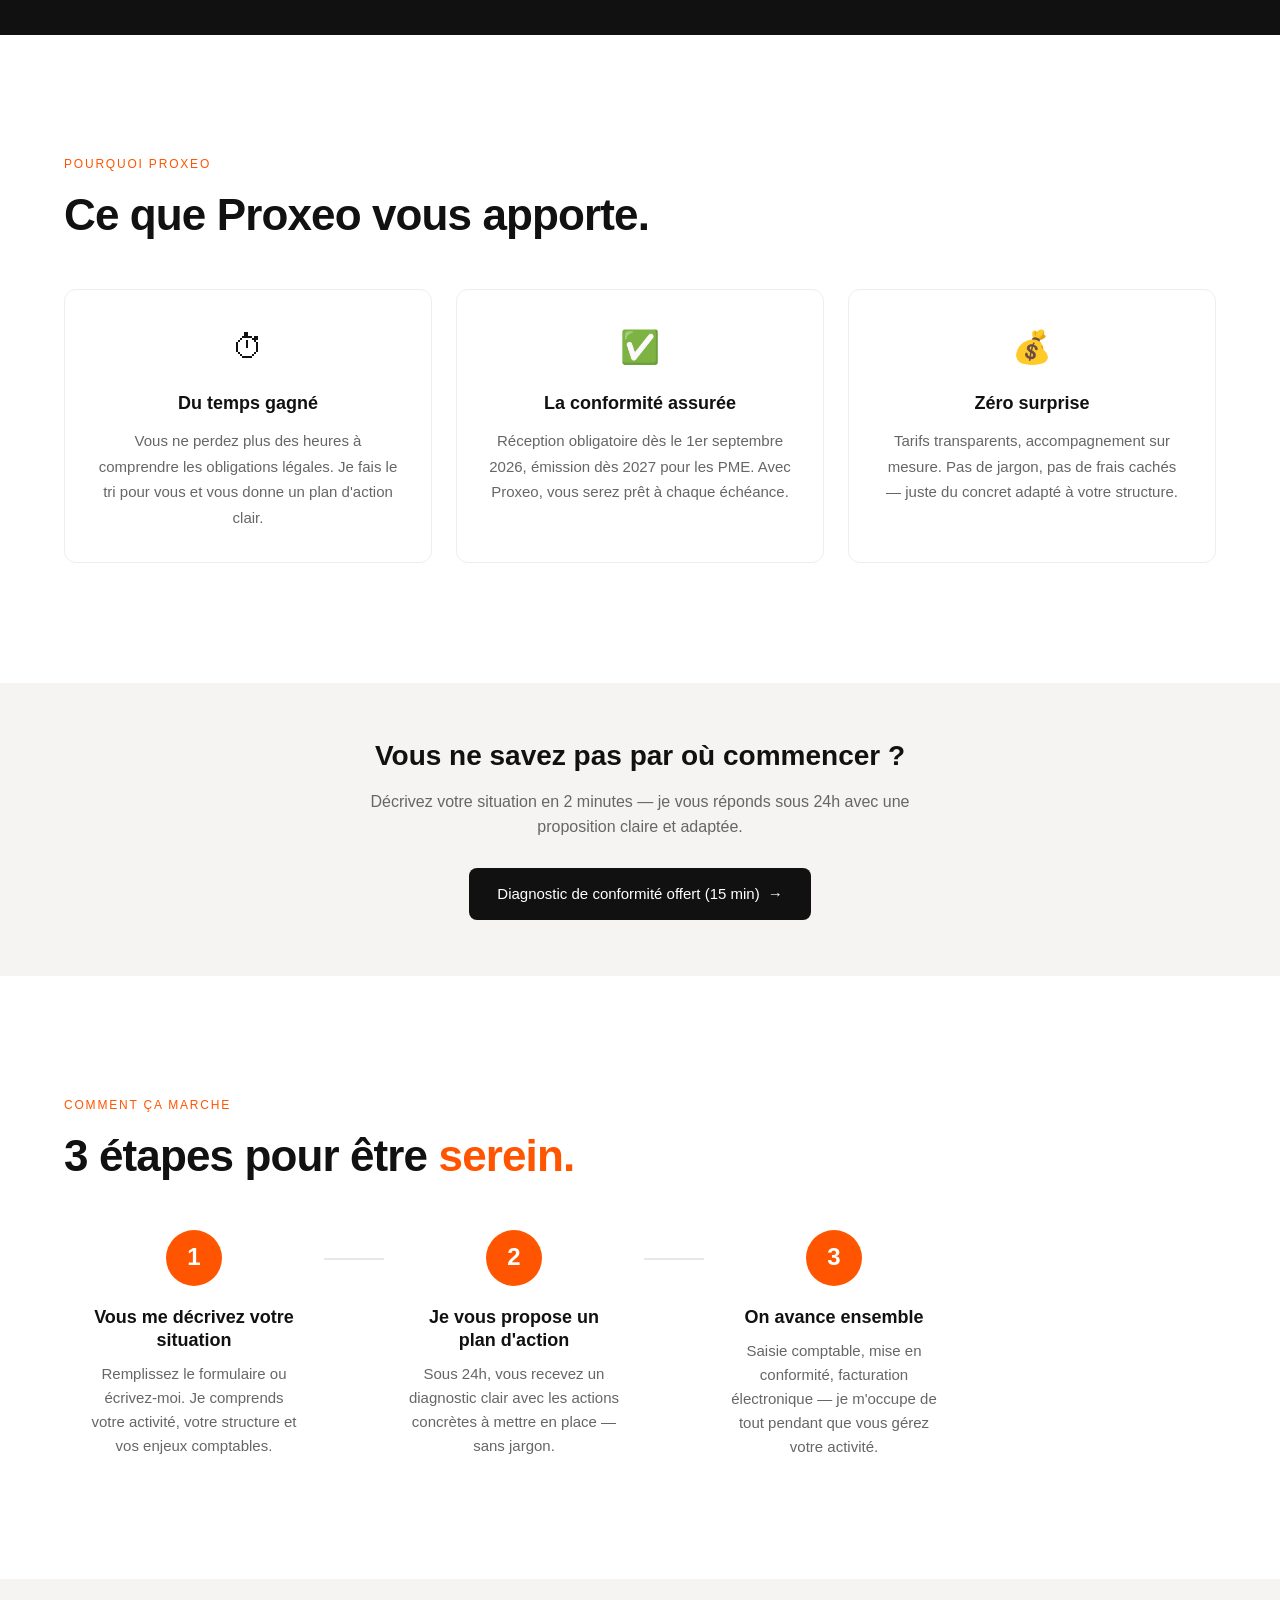
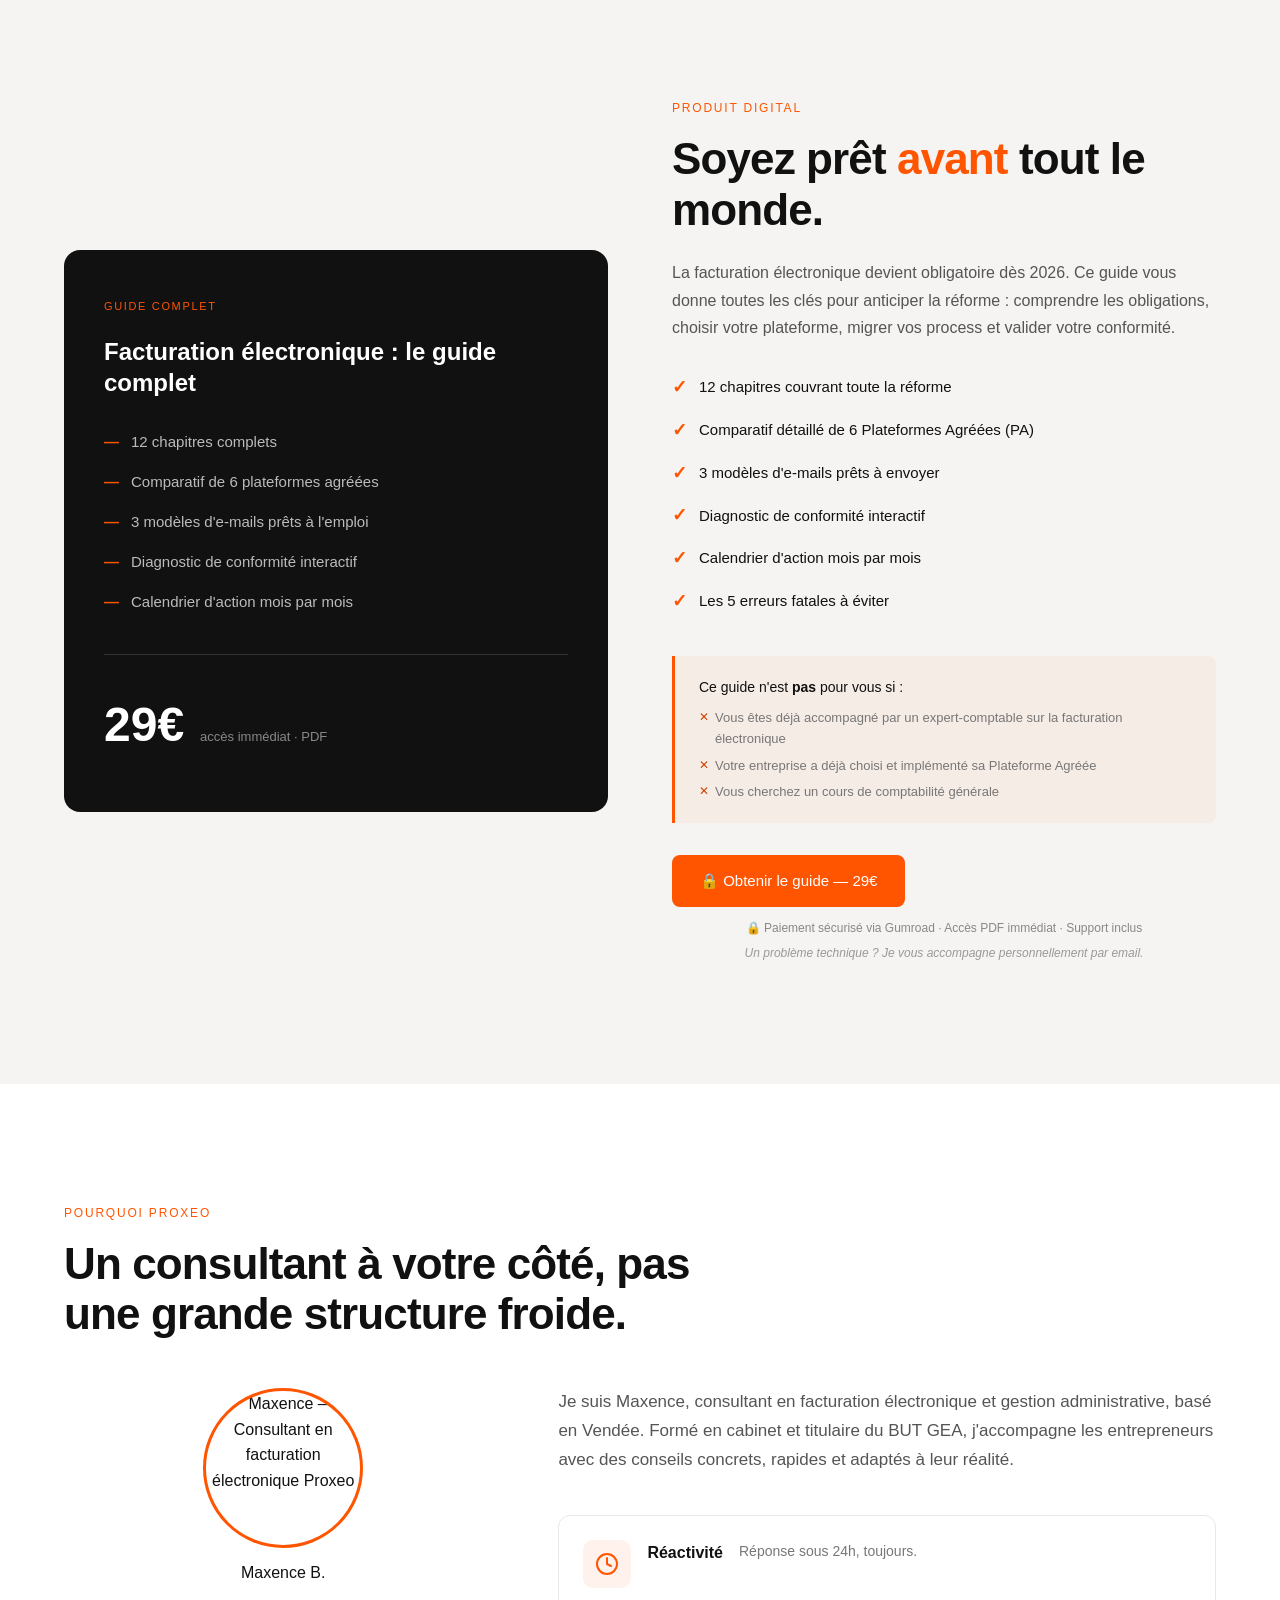
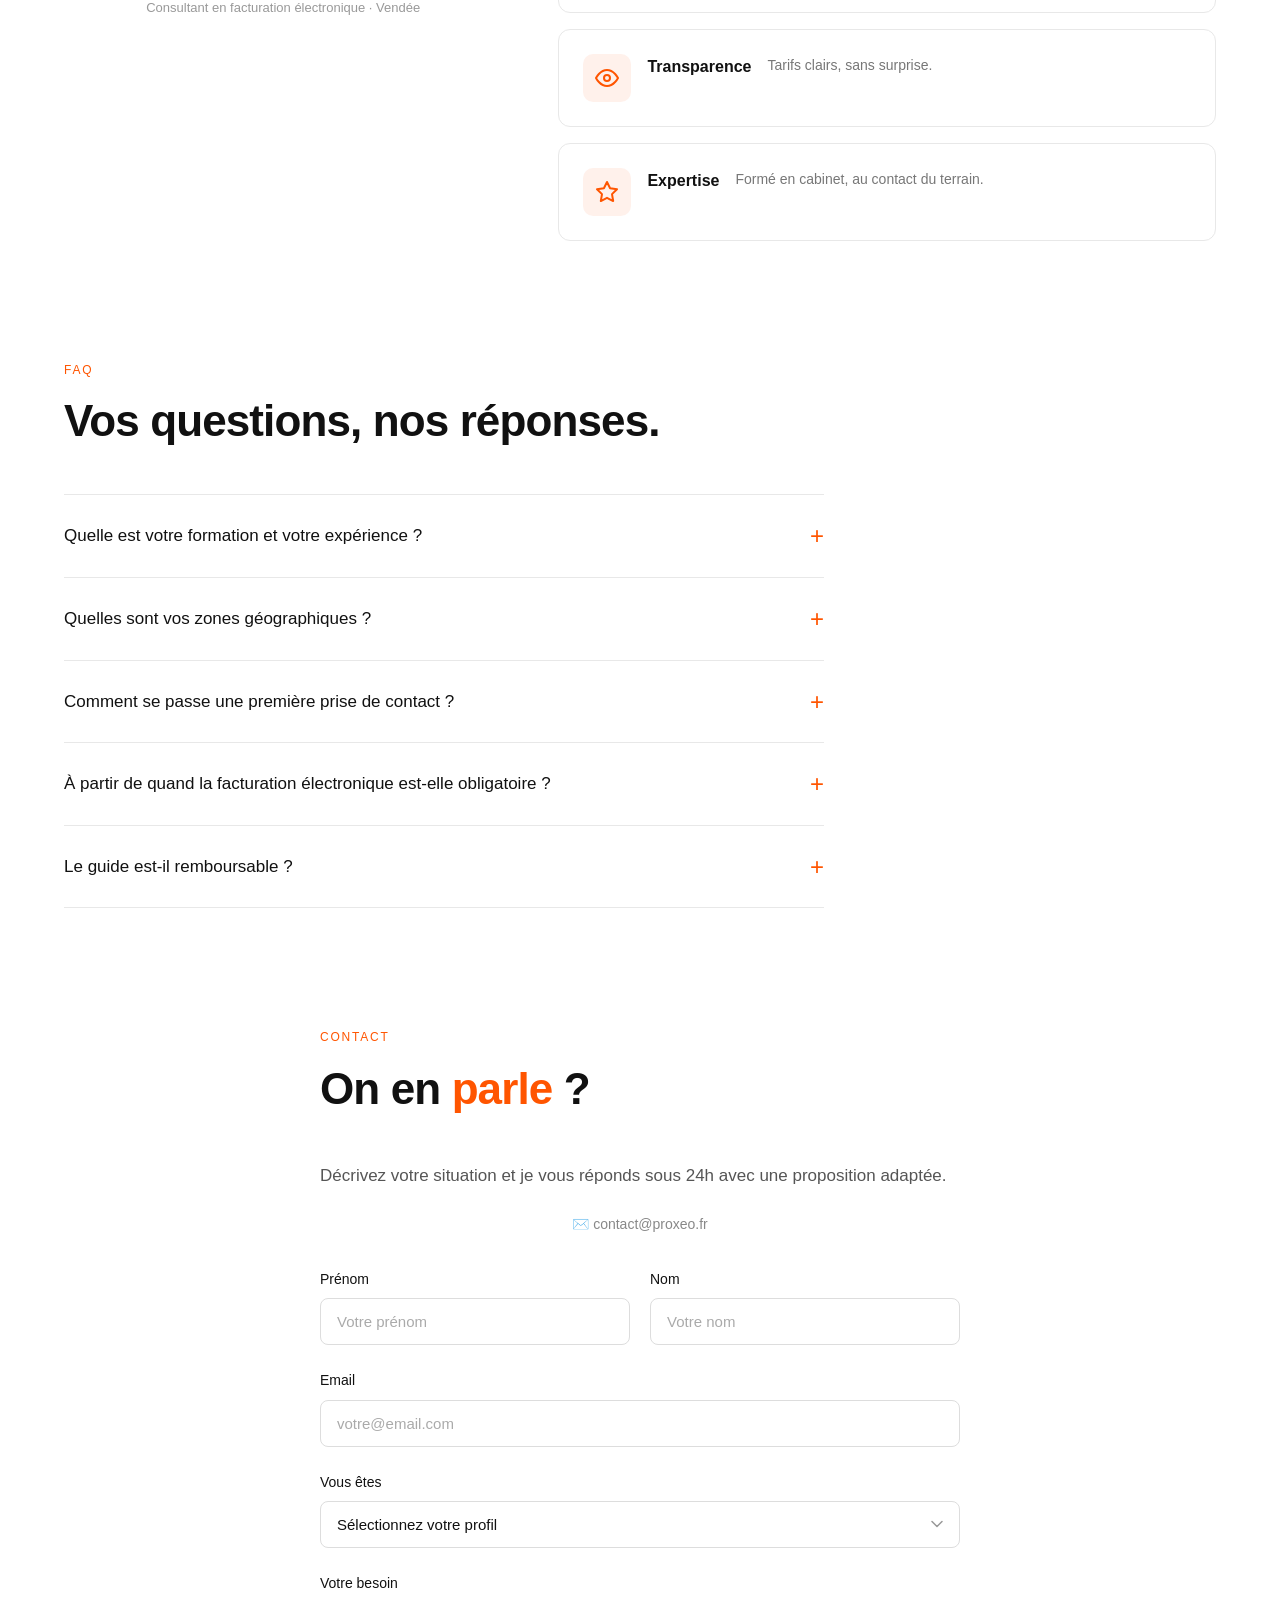
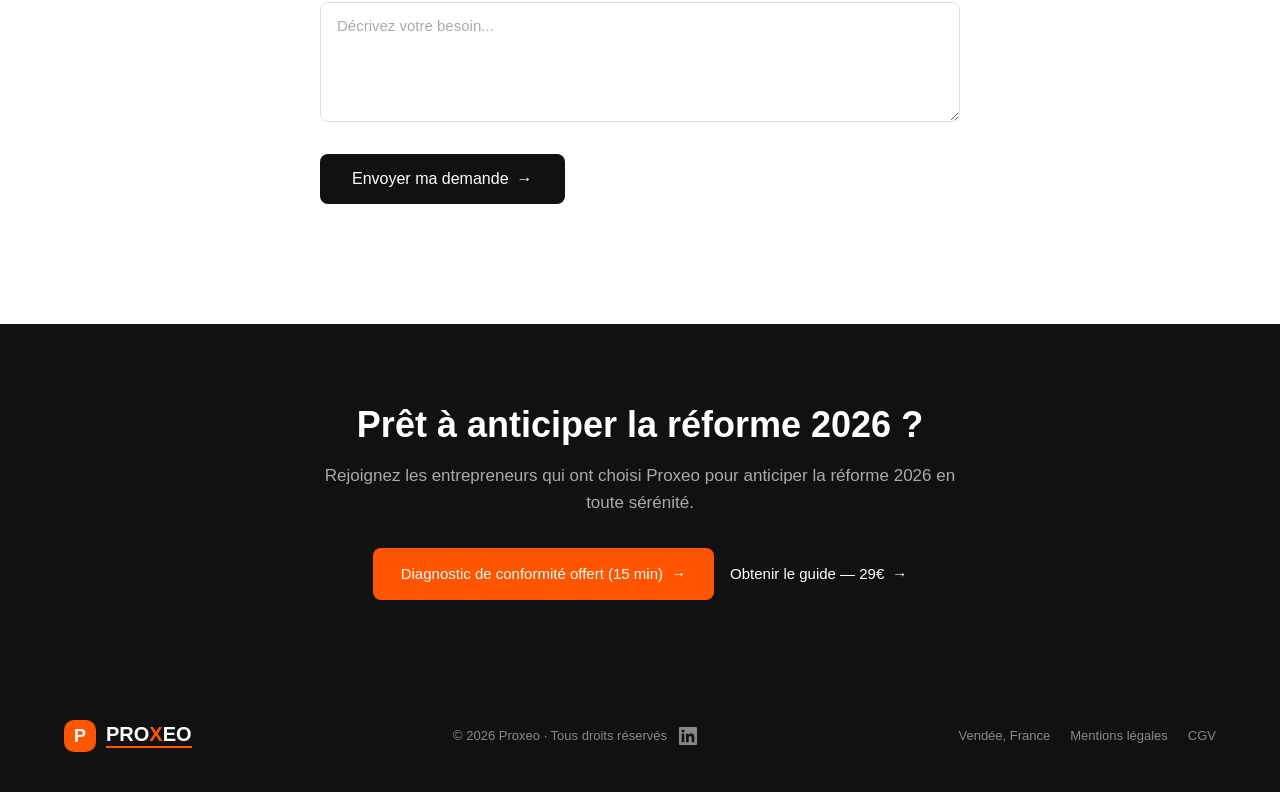
==== commit a75919bf: "Fix 7 critical issues: legal compliance, terminology, content accuracy 1. Remove SIRET placeholder f" ====
--- a/index.html
+++ b/index.html
@@ -7,11 +7,11 @@
   <meta http-equiv="Content-Security-Policy" content="default-src 'self'; script-src 'self'; style-src 'self' https://fonts.googleapis.com 'unsafe-inline'; font-src https://fonts.gstatic.com; img-src 'self' https://ui-avatars.com data:; connect-src https://formspree.io; frame-src 'none'; object-src 'none'; base-uri 'self'; form-action https://formspree.io;">
   <meta http-equiv="X-Content-Type-Options" content="nosniff">
   <meta name="referrer" content="strict-origin-when-cross-origin">
-  <title>Proxeo — Consultant comptable en Vendée | Facturation électronique 2026</title>
-  <meta name="description" content="Proxeo — Consultant comptable indépendant en Vendée. Saisie comptable, conseil, facturation électronique 2026 pour micro-entreprises, TPE et PME. Diagnostic gratuit en 15 min.">
-  <meta name="keywords" content="consultant facturation électronique vendée, consultant comptable vendée, saisie comptable TPE PME, facturation électronique 2026, conformité facturation entreprise">
-  <meta property="og:title" content="Proxeo — Consultant comptable en Vendée | Facturation électronique 2026">
-  <meta property="og:description" content="Consultant comptable indépendant en Vendée. Saisie, conseil, facturation électronique 2026. Diagnostic gratuit 15 min.">
+  <title>Proxeo — Consultant en facturation électronique en Vendée | Réforme 2026</title>
+  <meta name="description" content="Proxeo — Consultant en facturation électronique et gestion administrative en Vendée. Accompagnement conformité 2026 pour micro-entreprises, TPE et PME. Diagnostic gratuit en 15 min.">
+  <meta name="keywords" content="consultant facturation électronique vendée, gestion administrative vendée, facturation électronique 2026, conformité facturation entreprise, plateforme agréée PA">
+  <meta property="og:title" content="Proxeo — Consultant en facturation électronique en Vendée | Réforme 2026">
+  <meta property="og:description" content="Consultant en facturation électronique et gestion administrative en Vendée. Conformité 2026. Diagnostic gratuit 15 min.">
   <meta property="og:type" content="website">
   <meta name="robots" content="index, follow">
   <link rel="icon" href="data:image/svg+xml,<svg xmlns='http://www.w3.org/2000/svg' viewBox='0 0 40 40'><rect width='40' height='40' rx='8' fill='%23FF5500'/><text x='50%25' y='54%25' dominant-baseline='middle' text-anchor='middle' fill='white' font-family='sans-serif' font-weight='900' font-size='24'>P</text></svg>">
@@ -25,7 +25,7 @@
     "@context": "https://schema.org",
     "@type": "LocalBusiness",
     "name": "Proxeo",
-    "description": "Consultant comptable indépendant en Vendée — saisie comptable, conseil, facturation électronique 2026.",
+    "description": "Consultant en facturation électronique et gestion administrative en Vendée — accompagnement conformité 2026.",
     "url": "https://maxencebriodeau85-blip.github.io/maxence/",
     "email": "contact@proxeo.fr",
     "address": {
@@ -38,7 +38,7 @@
       "name": "Maxence Briodeau"
     },
     "areaServed": ["Vendée", "Loire-Atlantique", "France"],
-    "serviceType": ["Saisie comptable", "Conseil comptable", "Facturation électronique"],
+    "serviceType": ["Gestion administrative", "Facturation électronique", "Accompagnement conformité 2026"],
     "priceRange": "€€"
   }
   </script>
@@ -112,8 +112,8 @@
     <div class="container">
       <div class="hero-content fade-in">
         <div class="badge">Spécialiste facturation électronique 2026</div>
-        <h1 class="hero-title">La compta simplifiée, <span class="text-orange">enfin.</span></h1>
-        <p class="hero-subtitle">Proxeo accompagne les micro-entreprises, TPE et PME dans leur gestion comptable — saisie, conseils, facturation électronique. Simple, humain, efficace.</p>
+        <h1 class="hero-title">La facturation électronique, <span class="text-orange">simplifiée.</span></h1>
+        <p class="hero-subtitle">Proxeo accompagne les micro-entreprises, TPE et PME vers la conformité 2026 — gestion administrative, mise en place de la facturation électronique, choix de votre plateforme. Simple, humain, efficace.</p>
         <div class="hero-ctas">
           <a href="#contact" class="btn btn-black">Diagnostic de conformité offert (15 min) <span class="arrow">&rarr;</span></a>
           <a href="#guide" class="btn btn-text">Découvrir le guide <span class="arrow">&rarr;</span></a>
@@ -174,45 +174,35 @@
             </svg>
           </div>
           <h3 class="service-title">Facturation électronique</h3>
-          <p class="service-desc">Préparez-vous à la réforme 2026–2027. Choix de votre PDP, mise en conformité, accompagnement complet.</p>
+          <p class="service-desc">Préparez-vous à la réforme 2026–2027. Choix de votre PA (Plateforme Agréée), mise en conformité, accompagnement complet.</p>
           <span class="service-tag">RÉFORME 2026 <span class="arrow">&rarr;</span></span>
         </div>
       </div>
     </div>
   </section>
 
-  <!-- ========== SOCIAL PROOF ========== -->
-  <section class="social-proof" id="social-proof">
-    <div class="container">
-      <div class="section-label fade-in">ILS NOUS FONT CONFIANCE</div>
-      <h2 class="section-title fade-in">Des entrepreneurs satisfaits.</h2>
-      <div class="testimonials-grid fade-in">
-        <div class="testimonial-card">
-          <div class="testimonial-stars">&#9733;&#9733;&#9733;&#9733;&#9733;</div>
-          <p class="testimonial-quote">"Maxence m'a accompagné dans la mise en place de ma comptabilité dès le lancement de mon auto-entreprise. Clair, réactif, vraiment efficace."</p>
-          <div class="testimonial-author">
-            <span class="testimonial-name">Sophie L.</span>
-            <span class="testimonial-role">Auto-entrepreneur — Vendée</span>
-          </div>
-        </div>
-        <div class="testimonial-card">
-          <div class="testimonial-stars">&#9733;&#9733;&#9733;&#9733;&#9733;</div>
-          <p class="testimonial-quote">"Grâce à Proxeo, j'ai enfin compris la facturation électronique avant que ça devienne obligatoire. Un vrai gain de temps."</p>
-          <div class="testimonial-author">
-            <span class="testimonial-name">Thomas M.</span>
-            <span class="testimonial-role">Gérant TPE — Loire-Atlantique</span>
-          </div>
-        </div>
-        <div class="testimonial-card">
-          <div class="testimonial-stars">&#9733;&#9733;&#9733;&#9733;&#9733;</div>
-          <p class="testimonial-quote">"Le guide sur la facturation électronique est très bien structuré. J'ai pu choisir ma PDP en toute confiance et anticiper la réforme sereinement."</p>
-          <div class="testimonial-author">
-            <span class="testimonial-name">Julie D.</span>
-            <span class="testimonial-role">Commerçante — Vendée</span>
-          </div>
-        </div>
-      </div>
-      <p class="testimonials-disclaimer fade-in">* Témoignages clients — prénoms modifiés à leur demande.</p>
+  <!-- ========== CE QUE PROXEO VOUS APPORTE ========== -->
+  <section class="value-props" id="value-props">
+    <div class="container">
+      <div class="section-label fade-in">POURQUOI PROXEO</div>
+      <h2 class="section-title fade-in">Ce que Proxeo vous apporte.</h2>
+      <div class="value-props-grid fade-in">
+        <div class="value-prop-card">
+          <div class="value-prop-icon">&#9201;</div>
+          <h3 class="value-prop-title">Du temps gagné</h3>
+          <p class="value-prop-desc">Vous ne perdez plus des heures à comprendre les obligations légales. Je fais le tri pour vous et vous donne un plan d'action clair.</p>
+        </div>
+        <div class="value-prop-card">
+          <div class="value-prop-icon">&#9989;</div>
+          <h3 class="value-prop-title">La conformité assurée</h3>
+          <p class="value-prop-desc">Réception obligatoire dès le 1er septembre 2026, émission dès 2027 pour les PME. Avec Proxeo, vous serez prêt à chaque échéance.</p>
+        </div>
+        <div class="value-prop-card">
+          <div class="value-prop-icon">&#128176;</div>
+          <h3 class="value-prop-title">Zéro surprise</h3>
+          <p class="value-prop-desc">Tarifs transparents, accompagnement sur mesure. Pas de jargon, pas de frais cachés — juste du concret adapté à votre structure.</p>
+        </div>
+      </div>
     </div>
   </section>
 
@@ -262,10 +252,11 @@
           <div class="guide-card-label">GUIDE COMPLET</div>
           <h3 class="guide-card-title">Facturation électronique : le guide complet</h3>
           <div class="guide-chapters">
-            <div class="guide-chapter"><span class="chapter-dash">—</span> Comprendre la réforme</div>
-            <div class="guide-chapter"><span class="chapter-dash">—</span> Choisir son PDP</div>
-            <div class="guide-chapter"><span class="chapter-dash">—</span> Migrer ses process</div>
-            <div class="guide-chapter"><span class="chapter-dash">—</span> Checklist de conformité</div>
+            <div class="guide-chapter"><span class="chapter-dash">—</span> 12 chapitres complets</div>
+            <div class="guide-chapter"><span class="chapter-dash">—</span> Comparatif de 6 plateformes agréées</div>
+            <div class="guide-chapter"><span class="chapter-dash">—</span> 3 modèles d'e-mails prêts à l'emploi</div>
+            <div class="guide-chapter"><span class="chapter-dash">—</span> Diagnostic de conformité interactif</div>
+            <div class="guide-chapter"><span class="chapter-dash">—</span> Calendrier d'action mois par mois</div>
           </div>
           <div class="guide-price-block">
             <span class="guide-price">29€</span>
@@ -277,16 +268,18 @@
           <h2 class="section-title">Soyez prêt <span class="text-orange">avant</span> tout le monde.</h2>
           <p class="guide-text">La facturation électronique devient obligatoire dès 2026. Ce guide vous donne toutes les clés pour anticiper la réforme : comprendre les obligations, choisir votre plateforme, migrer vos process et valider votre conformité.</p>
           <ul class="guide-benefits">
-            <li><span class="check">&#10003;</span> Calendrier officiel de la réforme</li>
-            <li><span class="check">&#10003;</span> Comparatif des plateformes PDP</li>
-            <li><span class="check">&#10003;</span> Checklist de mise en conformité</li>
-            <li><span class="check">&#10003;</span> Modèles et templates prêts à l'emploi</li>
+            <li><span class="check">&#10003;</span> 12 chapitres couvrant toute la réforme</li>
+            <li><span class="check">&#10003;</span> Comparatif détaillé de 6 Plateformes Agréées (PA)</li>
+            <li><span class="check">&#10003;</span> 3 modèles d'e-mails prêts à envoyer</li>
+            <li><span class="check">&#10003;</span> Diagnostic de conformité interactif</li>
+            <li><span class="check">&#10003;</span> Calendrier d'action mois par mois</li>
+            <li><span class="check">&#10003;</span> Les 5 erreurs fatales à éviter</li>
           </ul>
           <div class="guide-not-for">
             <p class="guide-not-for-title">Ce guide n'est <strong>pas</strong> pour vous si :</p>
             <ul class="guide-not-for-list">
               <li>Vous êtes déjà accompagné par un expert-comptable sur la facturation électronique</li>
-              <li>Votre entreprise a déjà choisi et implémenté sa plateforme PDP</li>
+              <li>Votre entreprise a déjà choisi et implémenté sa Plateforme Agréée</li>
               <li>Vous cherchez un cours de comptabilité générale</li>
             </ul>
           </div>
@@ -302,15 +295,15 @@
   <section class="about" id="about">
     <div class="container">
       <div class="section-label fade-in">POURQUOI PROXEO</div>
-      <h2 class="section-title fade-in">Un consultant comptable à votre côté, pas une grande structure froide.</h2>
+      <h2 class="section-title fade-in">Un consultant à votre côté, pas une grande structure froide.</h2>
       <div class="about-layout fade-in">
         <div class="about-photo-col">
-          <img class="about-photo" src="https://ui-avatars.com/api/?name=M+B&background=FF5500&color=fff&size=160&bold=true" alt="Maxence — Consultant comptable Proxeo" width="160" height="160" loading="lazy">
+          <img class="about-photo" src="https://ui-avatars.com/api/?name=M+B&background=FF5500&color=fff&size=160&bold=true" alt="Maxence — Consultant en facturation électronique Proxeo" width="160" height="160" loading="lazy">
           <span class="about-photo-name">Maxence B.</span>
-          <span class="about-photo-role">Consultant comptable indépendant · Vendée</span>
+          <span class="about-photo-role">Consultant en facturation électronique · Vendée</span>
         </div>
         <div class="about-text-col">
-          <p class="about-text">Je suis Maxence, consultant comptable indépendant basé en Vendée. Formé en cabinet comptable et titulaire du BUT GEA, j'accompagne les entrepreneurs avec des conseils concrets, rapides et adaptés à leur réalité.</p>
+          <p class="about-text">Je suis Maxence, consultant en facturation électronique et gestion administrative, basé en Vendée. Formé en cabinet et titulaire du BUT GEA, j'accompagne les entrepreneurs avec des conseils concrets, rapides et adaptés à leur réalité.</p>
           <div class="reassurance-grid">
             <div class="reassurance-card">
               <div class="reassurance-icon">
@@ -359,7 +352,7 @@
             <span class="faq-icon">+</span>
           </button>
           <div class="faq-answer">
-            <p>Je suis consultant comptable indépendant, titulaire d'un BUT GEA spécialisation Gestion Comptable et Financière. Je n'établis pas de bilans certifiés mais j'accompagne les entreprises dans leur gestion comptable quotidienne.</p>
+            <p>Je suis consultant en facturation électronique et gestion administrative, titulaire d'un BUT GEA spécialisation Gestion Comptable et Financière. Je n'établis pas de bilans certifiés mais j'accompagne les entreprises dans leur mise en conformité et leur gestion quotidienne.</p>
           </div>
         </div>
         <div class="faq-item">
@@ -386,7 +379,7 @@
             <span class="faq-icon">+</span>
           </button>
           <div class="faq-answer">
-            <p>La réforme s'applique progressivement : grandes entreprises en 2026, puis ETI, PME et micro-entreprises d'ici 2027. Mon guide détaille le calendrier complet.</p>
+            <p><strong>1er septembre 2026</strong> : obligation de réception des factures électroniques pour toutes les entreprises. <strong>1er septembre 2027</strong> : obligation d'émission pour les PME, TPE et micro-entreprises. La DGFiP a lancé une phase pilote dès mars 2026 — la réforme est déjà en marche. Mon guide détaille le calendrier complet mois par mois.</p>
           </div>
         </div>
         <div class="faq-item">
@@ -469,7 +462,7 @@
   <section class="final-cta">
     <div class="container">
       <div class="final-cta-content fade-in">
-        <h2 class="final-cta-title">Prêt à simplifier votre comptabilité ?</h2>
+        <h2 class="final-cta-title">Prêt à anticiper la réforme 2026 ?</h2>
         <p class="final-cta-text">Rejoignez les entrepreneurs qui ont choisi Proxeo pour anticiper la réforme 2026 en toute sérénité.</p>
         <div class="final-cta-buttons">
           <a href="#contact" class="btn btn-orange">Diagnostic de conformité offert (15 min) <span class="arrow">&rarr;</span></a>
@@ -500,7 +493,6 @@
             <svg width="18" height="18" viewBox="0 0 24 24" fill="currentColor"><path d="M20.447 20.452h-3.554v-5.569c0-1.328-.027-3.037-1.852-3.037-1.853 0-2.136 1.445-2.136 2.939v5.667H9.351V9h3.414v1.561h.046c.477-.9 1.637-1.85 3.37-1.85 3.601 0 4.267 2.37 4.267 5.455v6.286zM5.337 7.433a2.062 2.062 0 01-2.063-2.065 2.064 2.064 0 112.063 2.065zm1.782 13.019H3.555V9h3.564v11.452zM22.225 0H1.771C.792 0 0 .774 0 1.729v20.542C0 23.227.792 24 1.771 24h20.451C23.2 24 24 23.227 24 22.271V1.729C24 .774 23.2 0 22.222 0h.003z"/></svg>
           </a>
         </div>
-        <div class="footer-siret">SIRET : [VOTRE SIRET]</div>
       </div>
       <div class="footer-right">
         <span class="footer-location">Vendée, France</span>
--- a/style.css
+++ b/style.css
@@ -589,70 +589,51 @@
   gap: 6px;
 }
 
-/* ===== Social Proof ===== */
-.social-proof {
+/* ===== Value Props ===== */
+.value-props {
   background: var(--white);
   padding: 120px 0;
 }
 
-.testimonials-grid {
+.value-props-grid {
   display: grid;
   grid-template-columns: repeat(3, 1fr);
   gap: 24px;
-  margin-bottom: 24px;
-}
-
-.testimonial-card {
+}
+
+.value-prop-card {
   background: var(--white);
   border: 1px solid #eeeeee;
   border-radius: 12px;
-  padding: 28px 32px;
-}
-
-.testimonial-stars {
-  color: var(--orange);
+  padding: 32px;
+  text-align: center;
+  transition: border-color 0.3s, transform 0.3s;
+}
+
+.value-prop-card:hover {
+  border-color: var(--orange);
+  transform: translateY(-3px);
+}
+
+.value-prop-icon {
+  font-size: 2rem;
+  margin-bottom: 16px;
+}
+
+.value-prop-title {
+  font-family: var(--font-heading);
+  font-weight: 700;
   font-size: 1.125rem;
-  margin-bottom: 16px;
-  letter-spacing: 2px;
-}
-
-.testimonial-quote {
+  color: var(--black);
+  margin-bottom: 10px;
+}
+
+.value-prop-desc {
   font-family: var(--font-body);
   font-weight: 300;
   font-size: 0.9375rem;
-  font-style: italic;
   line-height: 1.7;
   color: #666666;
-  margin-bottom: 20px;
-}
-
-.testimonial-author {
-  display: flex;
-  flex-direction: column;
-  gap: 2px;
-}
-
-.testimonial-name {
-  font-family: var(--font-body);
-  font-weight: 500;
-  font-size: 0.9375rem;
-  color: var(--black);
-}
-
-.testimonial-role {
-  font-family: var(--font-body);
-  font-weight: 300;
-  font-size: 0.8125rem;
-  color: #999999;
-}
-
-.testimonials-disclaimer {
-  font-family: var(--font-body);
-  font-weight: 300;
-  font-style: italic;
-  font-size: 11px;
-  color: #999999;
-  text-align: center;
 }
 
 /* ===== CTA Band ===== */
@@ -1498,7 +1479,7 @@
     grid-template-columns: 1fr;
   }
 
-  .testimonials-grid {
+  .value-props-grid {
     grid-template-columns: 1fr;
   }
 
@@ -1557,7 +1538,7 @@
   .services,
   .guide,
   .about,
-  .social-proof,
+  .value-props,
   .process {
     padding: 80px 0;
   }
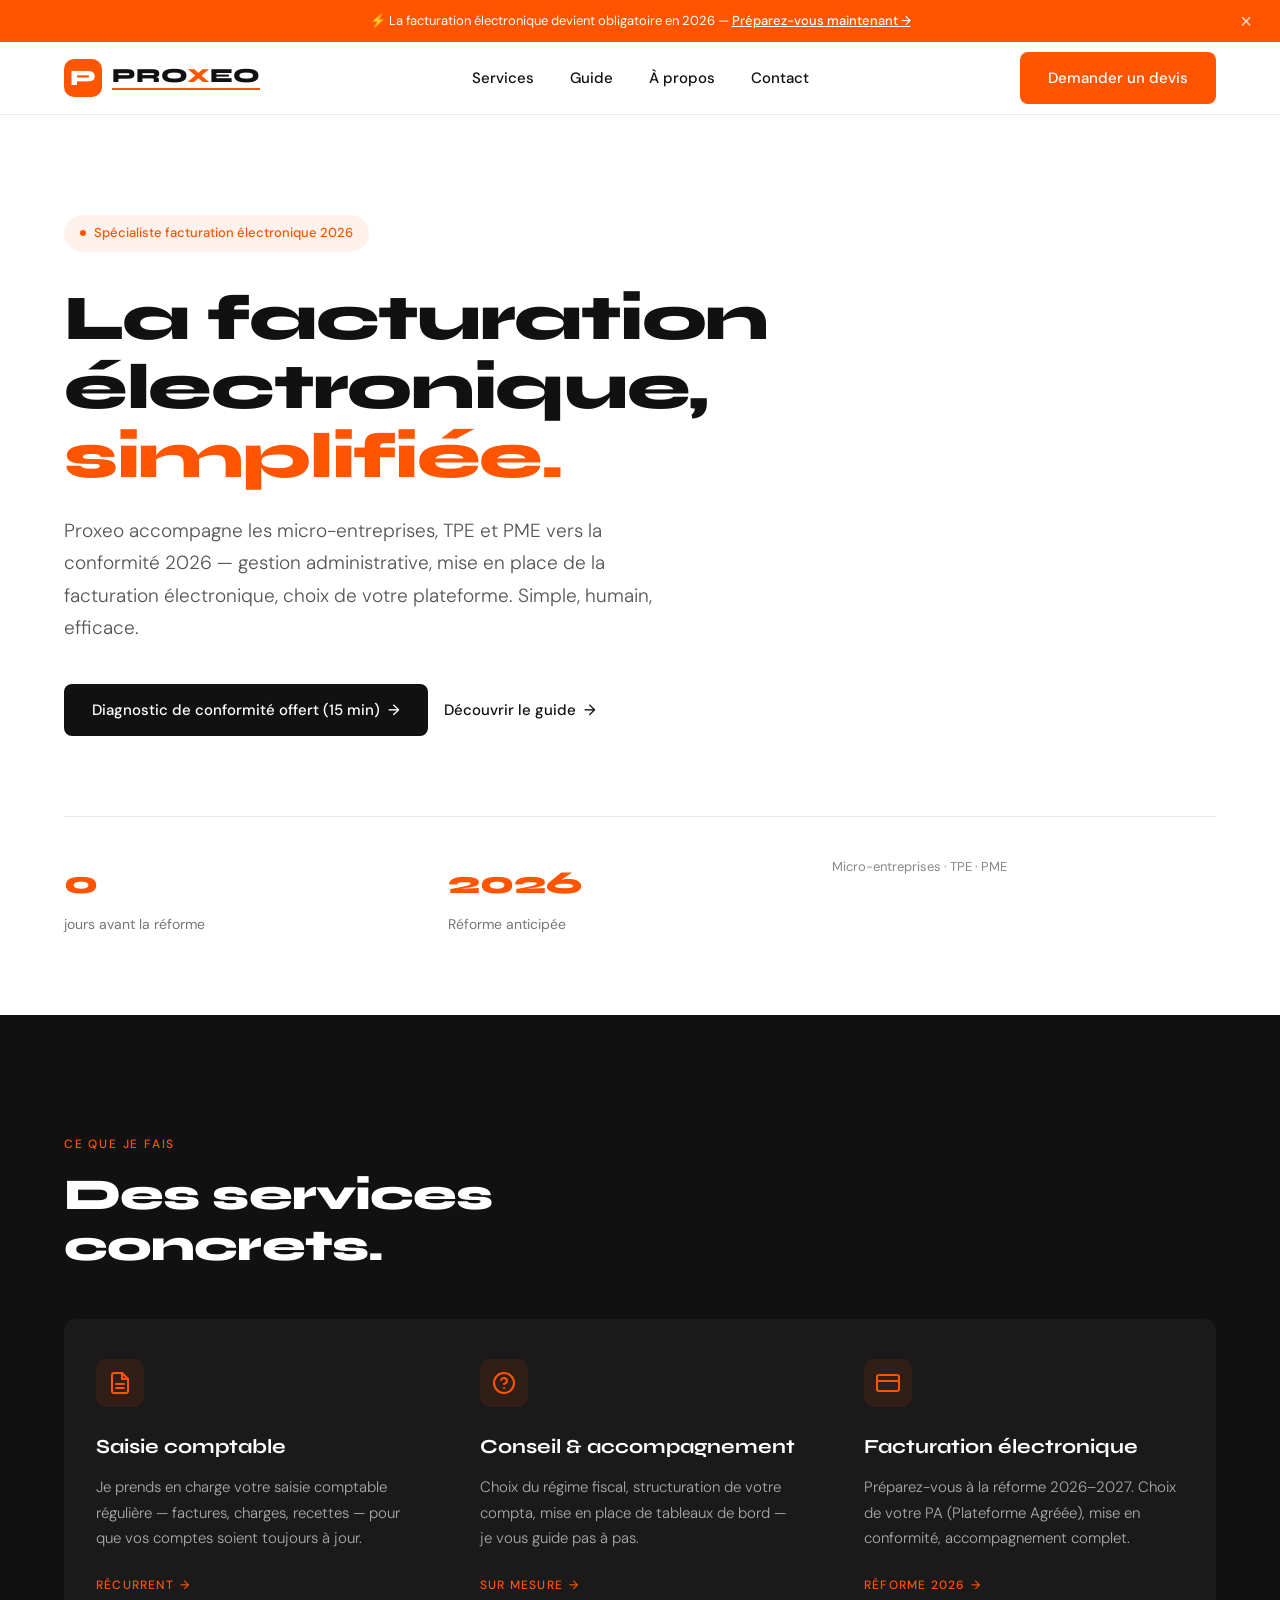
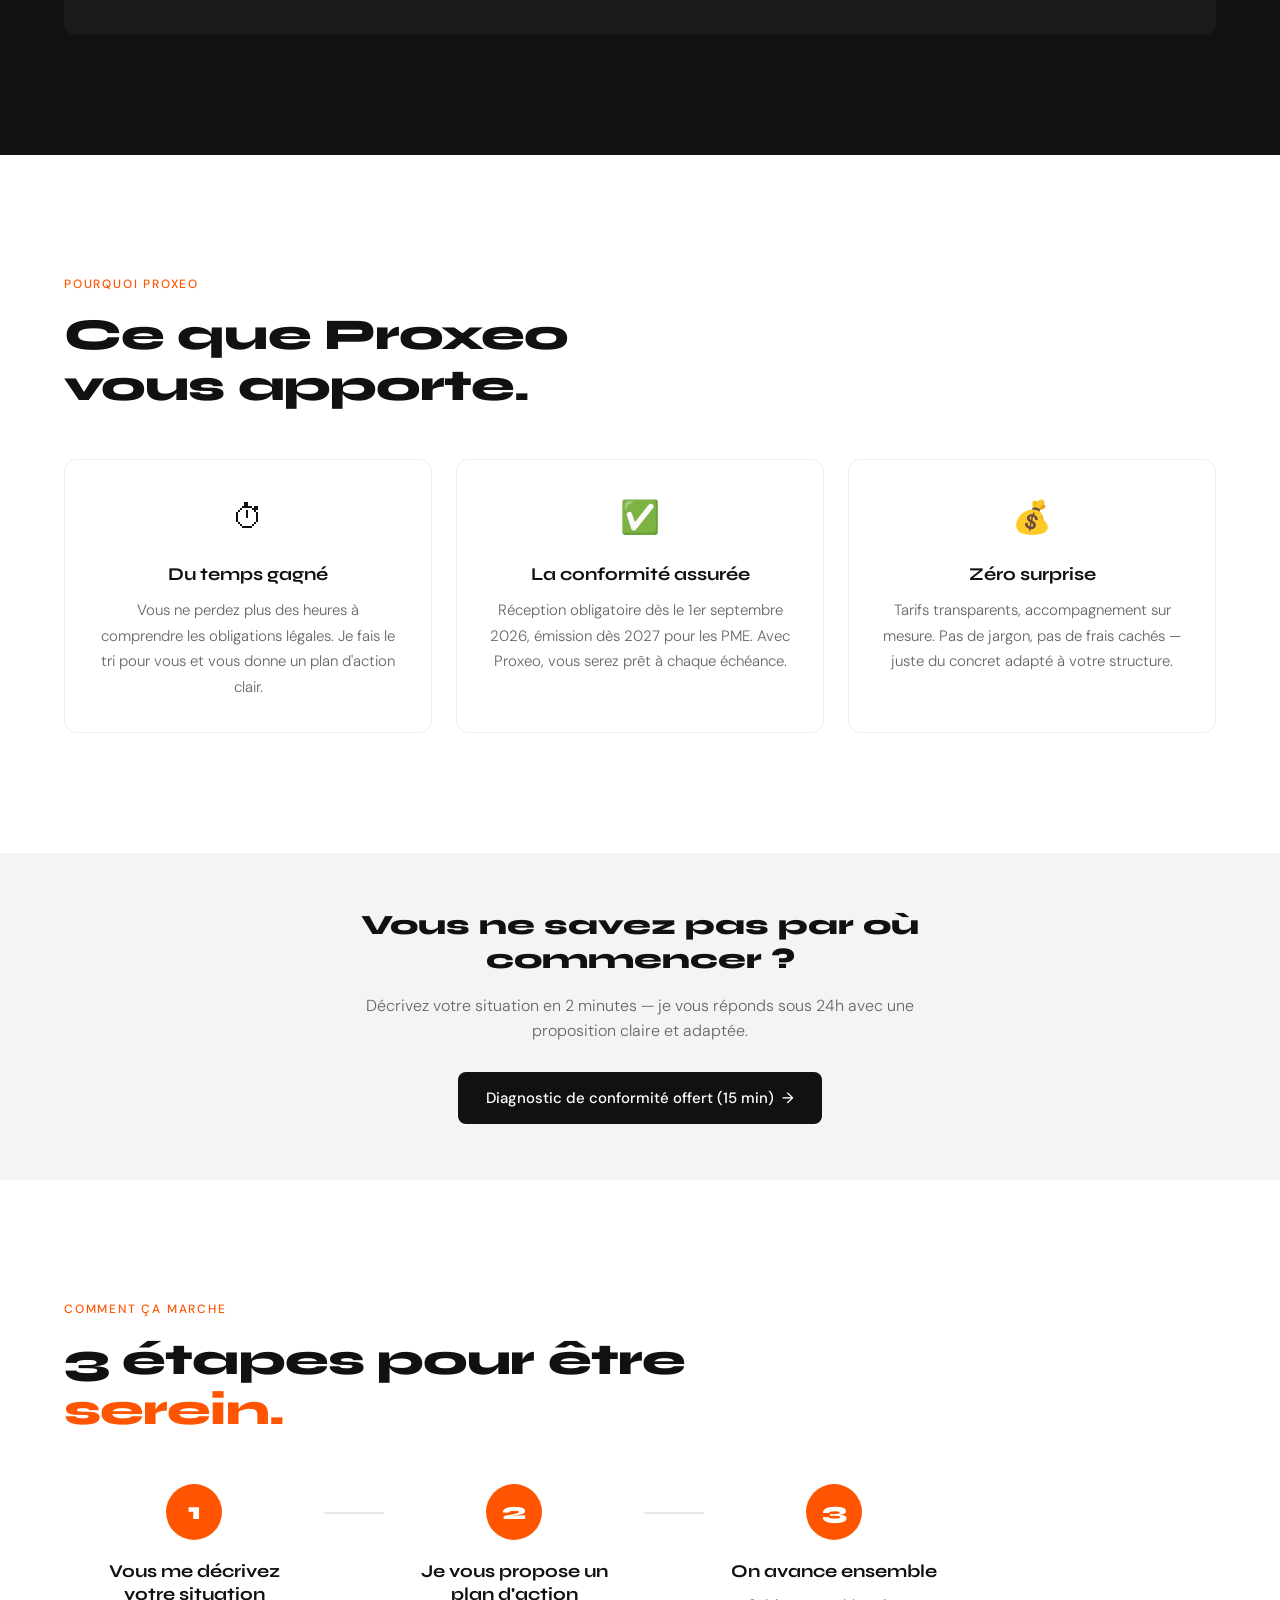
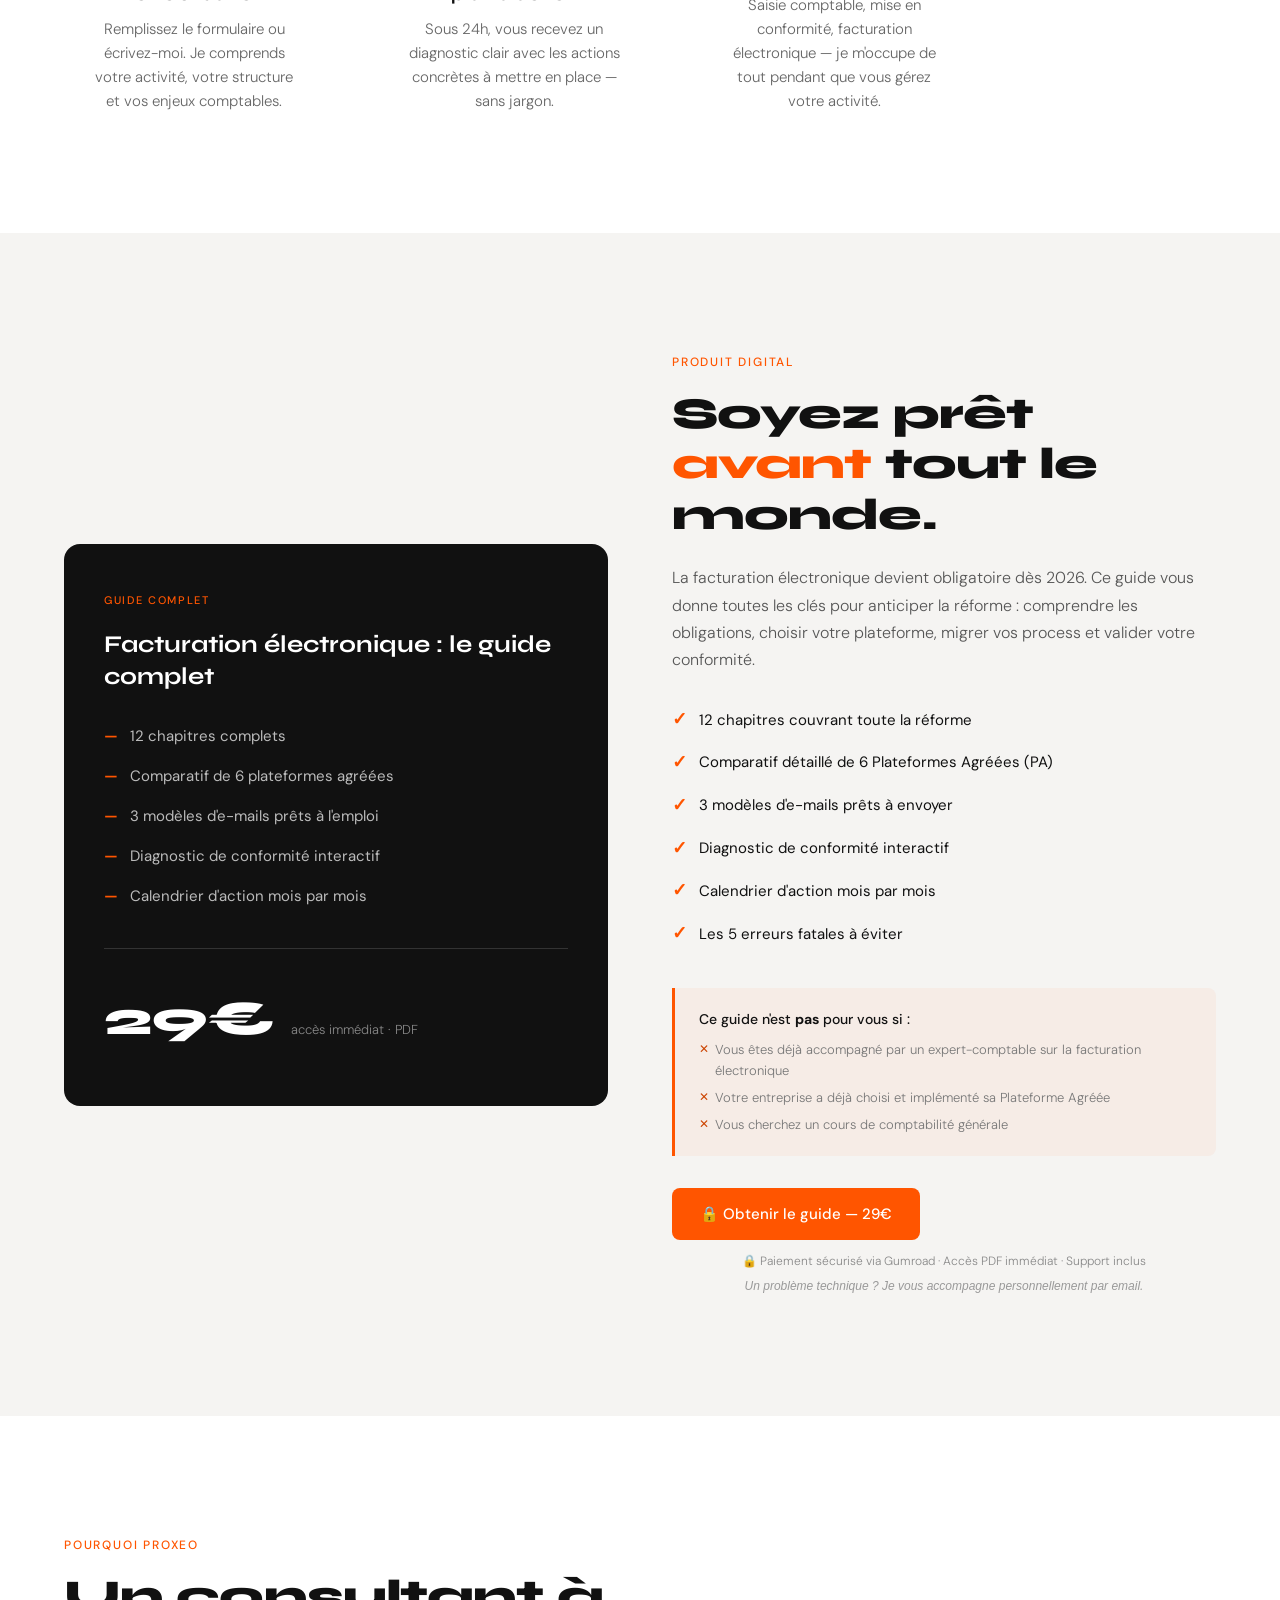
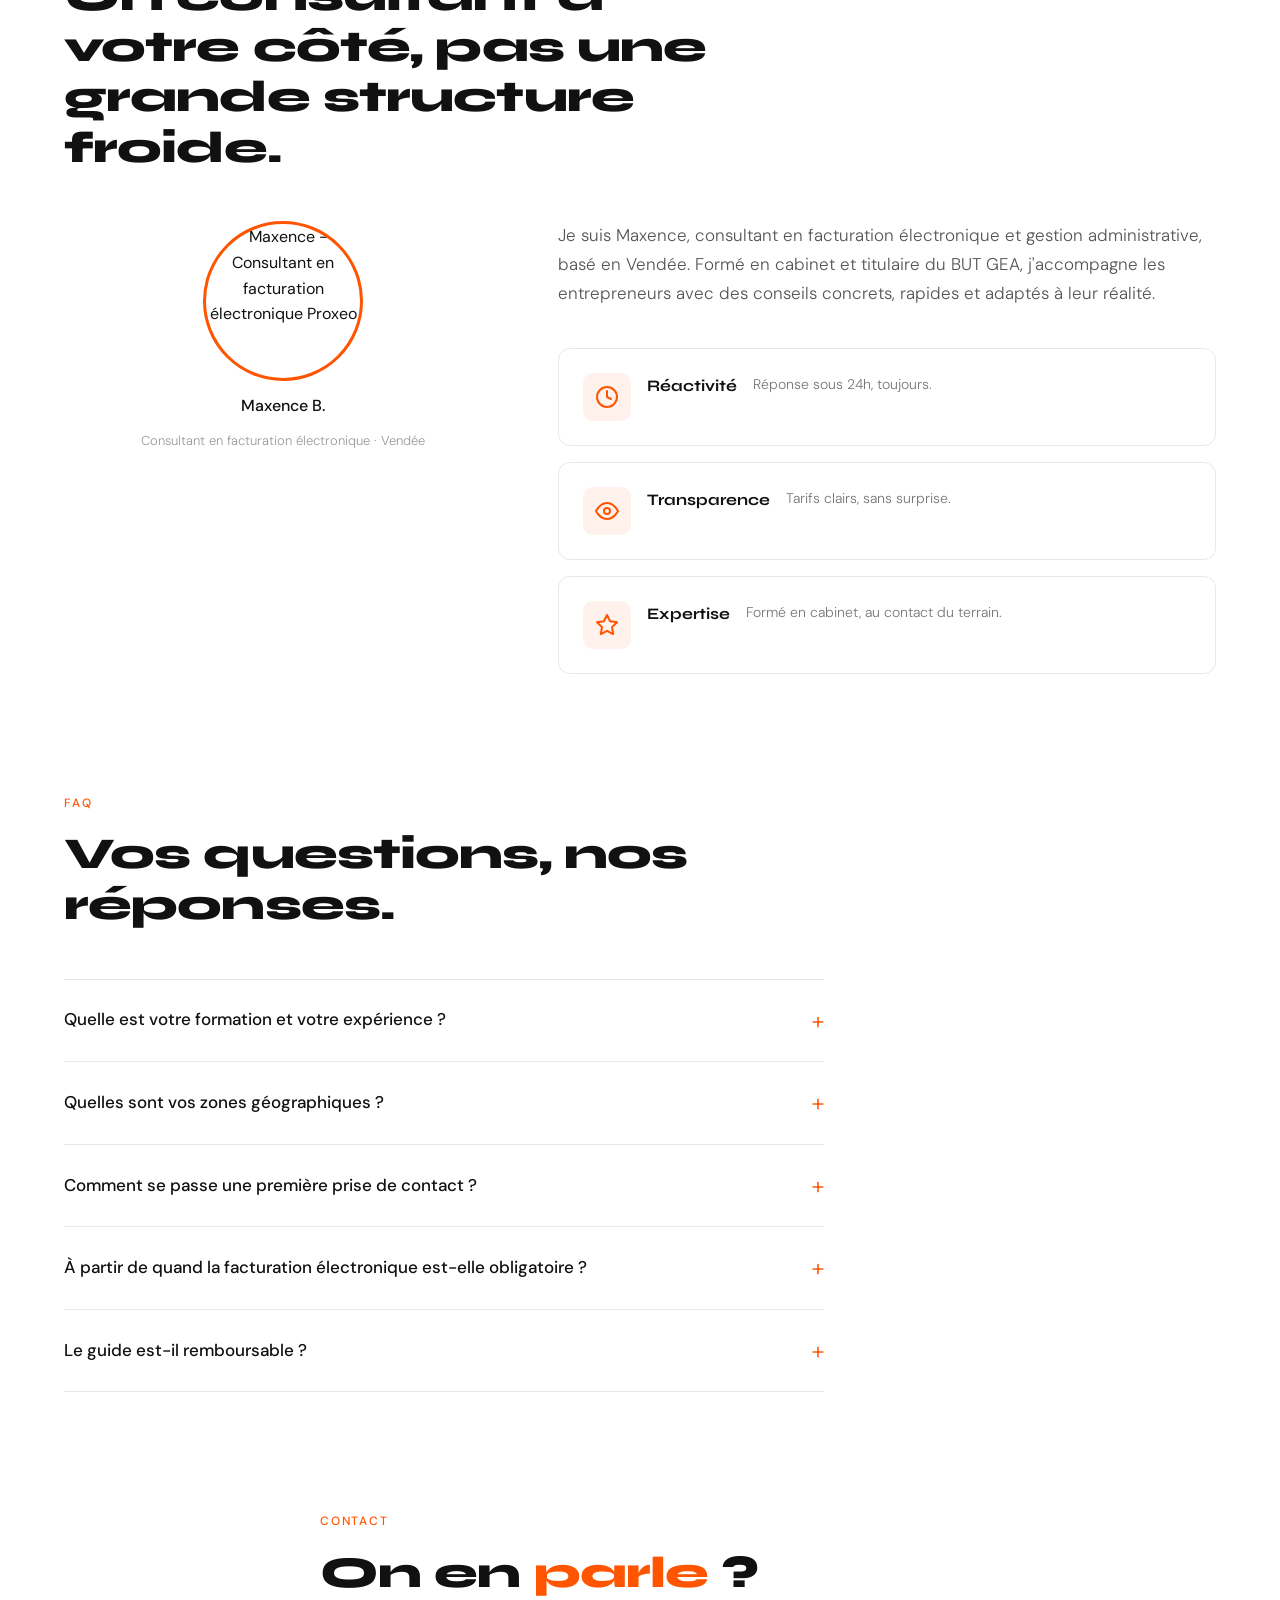
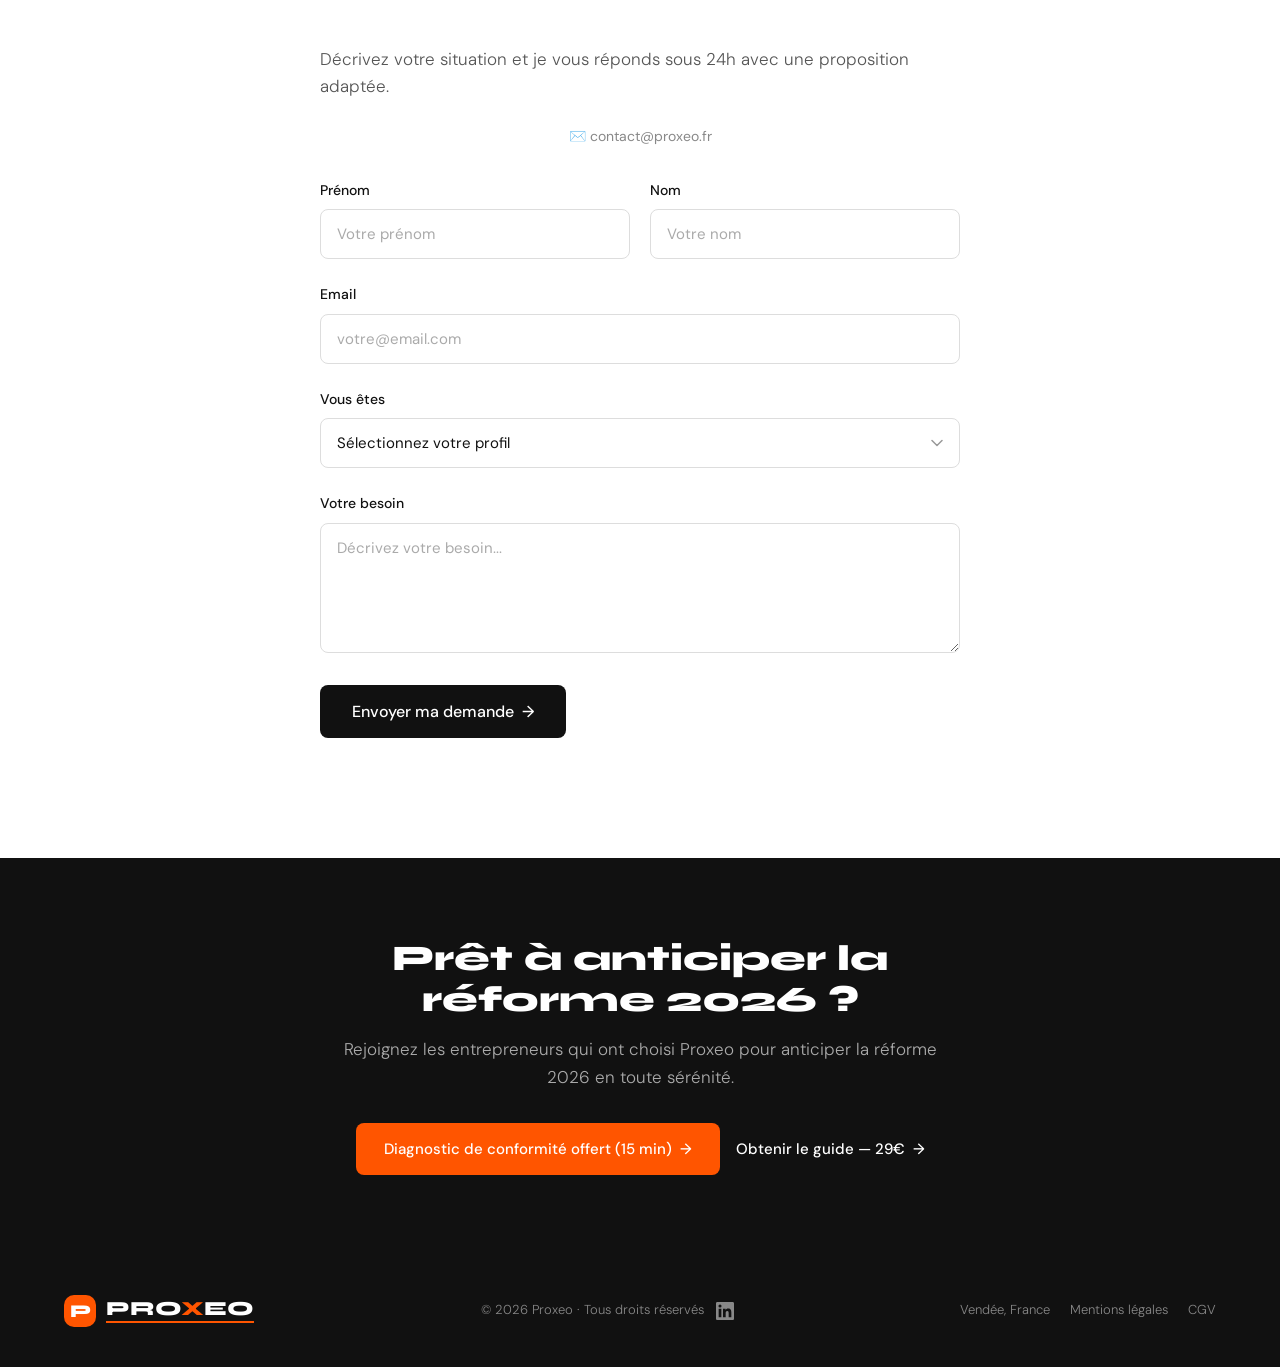
==== commit 671ad732: "Remove CSP meta tag that was blocking page resources The Content-Security-Policy meta tag was too re" ====
--- a/index.html
+++ b/index.html
@@ -3,9 +3,6 @@
 <head>
   <meta charset="UTF-8">
   <meta name="viewport" content="width=device-width, initial-scale=1.0">
-  <!-- Security: Content Security Policy -->
-  <meta http-equiv="Content-Security-Policy" content="default-src 'self'; script-src 'self'; style-src 'self' https://fonts.googleapis.com 'unsafe-inline'; font-src https://fonts.gstatic.com; img-src 'self' https://ui-avatars.com data:; connect-src https://formspree.io; frame-src 'none'; object-src 'none'; base-uri 'self'; form-action https://formspree.io;">
-  <meta http-equiv="X-Content-Type-Options" content="nosniff">
   <meta name="referrer" content="strict-origin-when-cross-origin">
   <title>Proxeo — Consultant en facturation électronique en Vendée | Réforme 2026</title>
   <meta name="description" content="Proxeo — Consultant en facturation électronique et gestion administrative en Vendée. Accompagnement conformité 2026 pour micro-entreprises, TPE et PME. Diagnostic gratuit en 15 min.">
